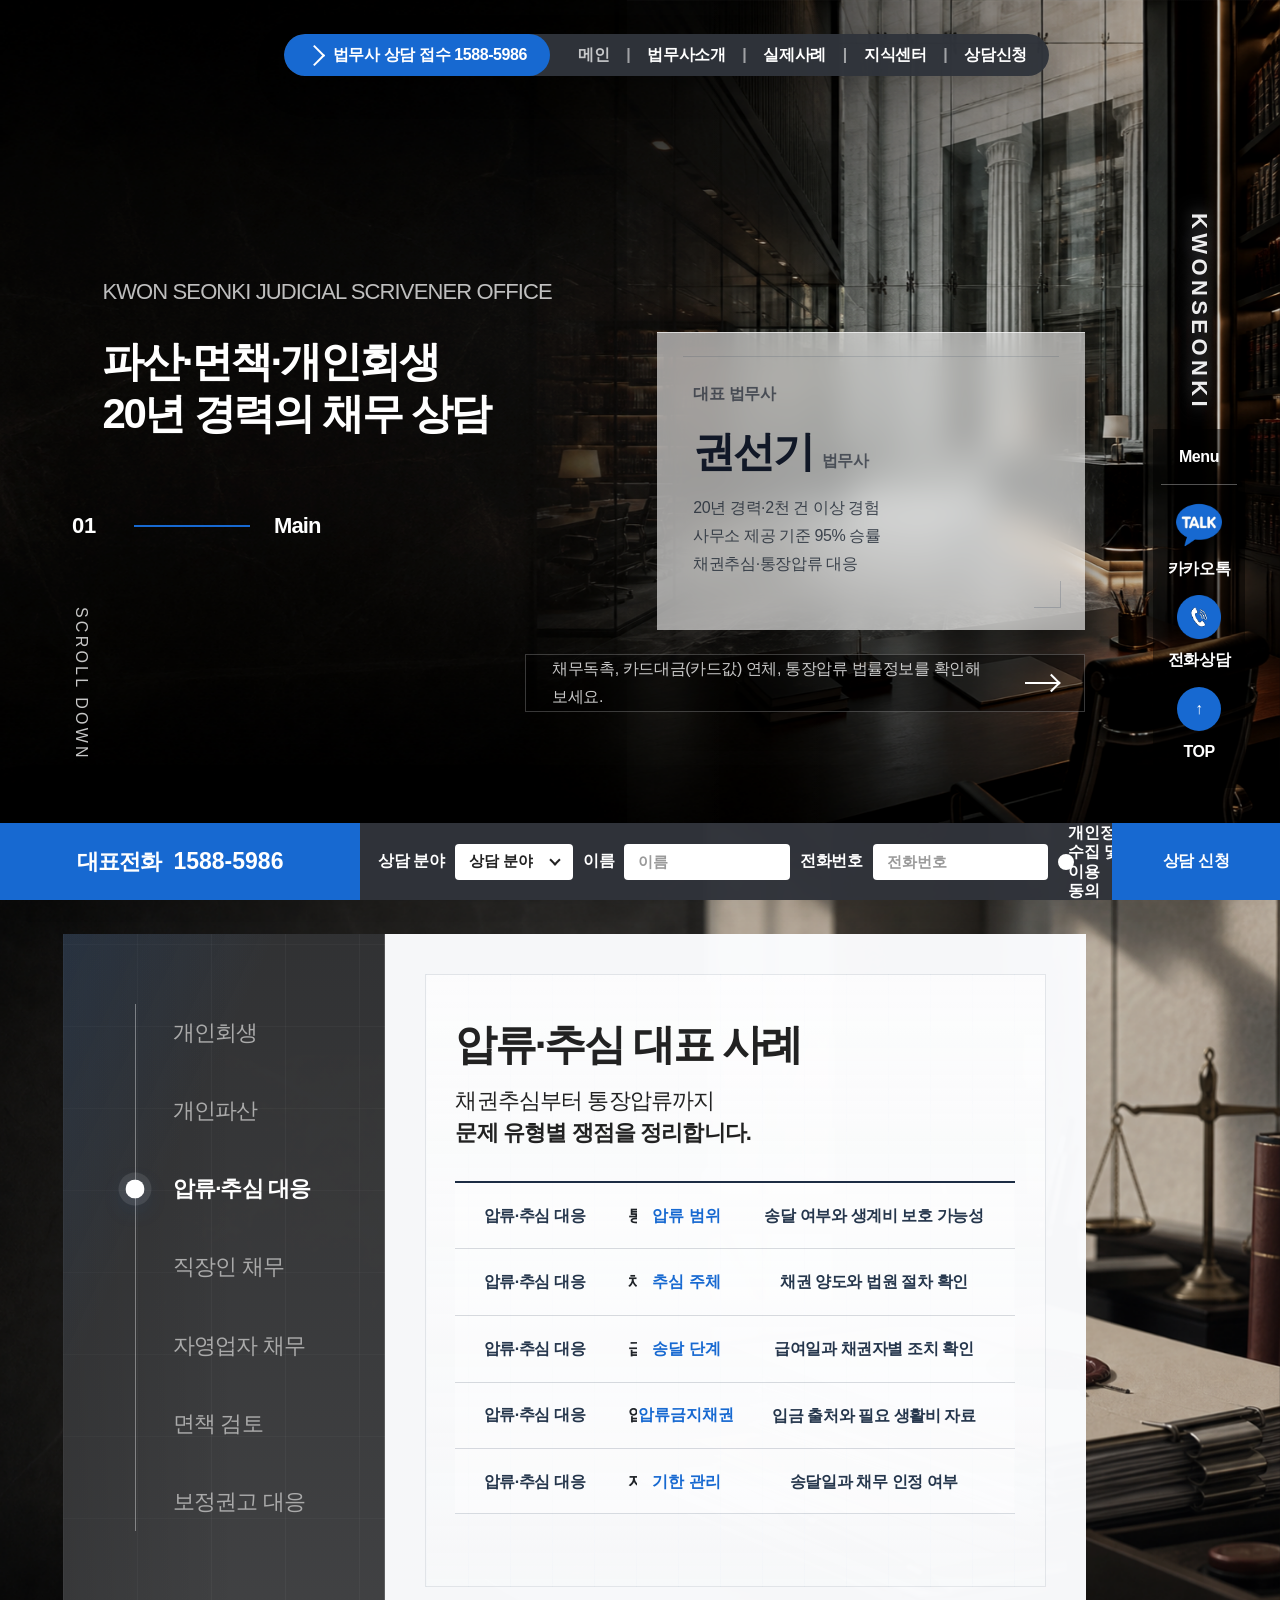
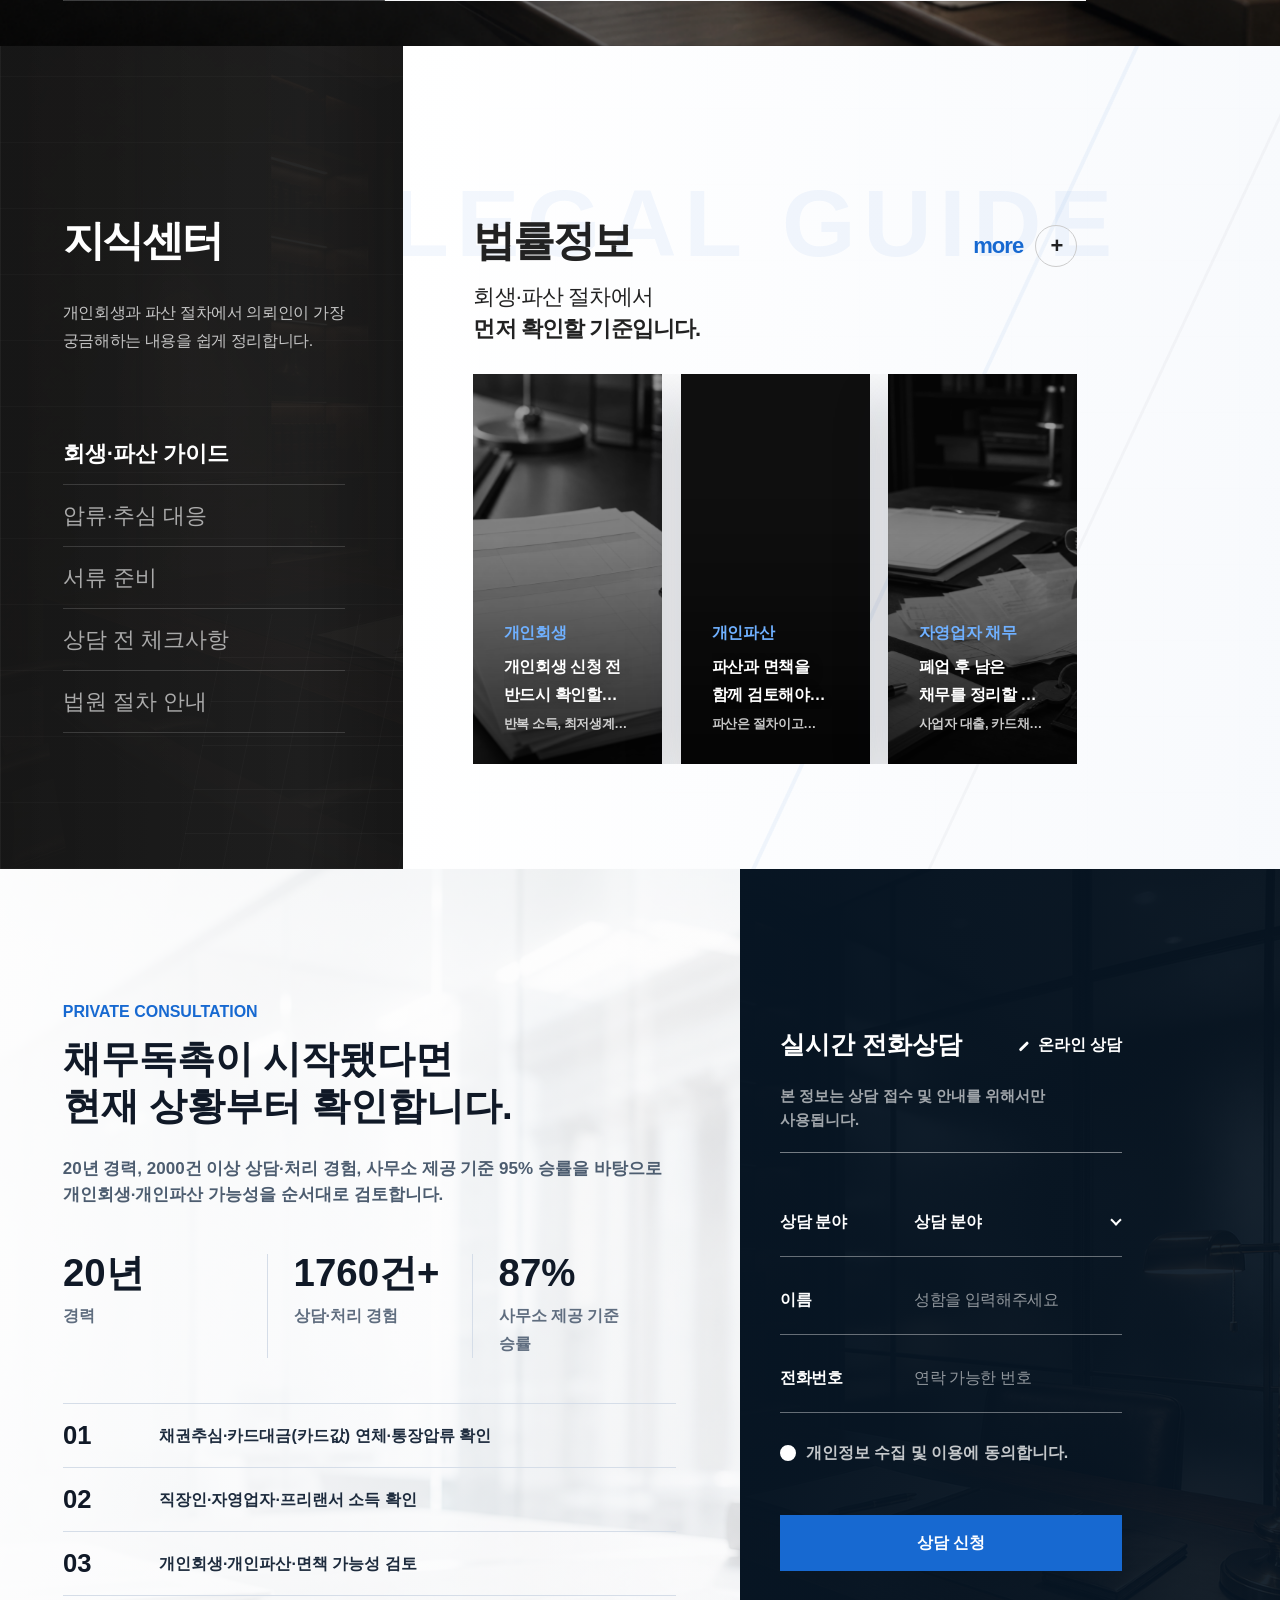
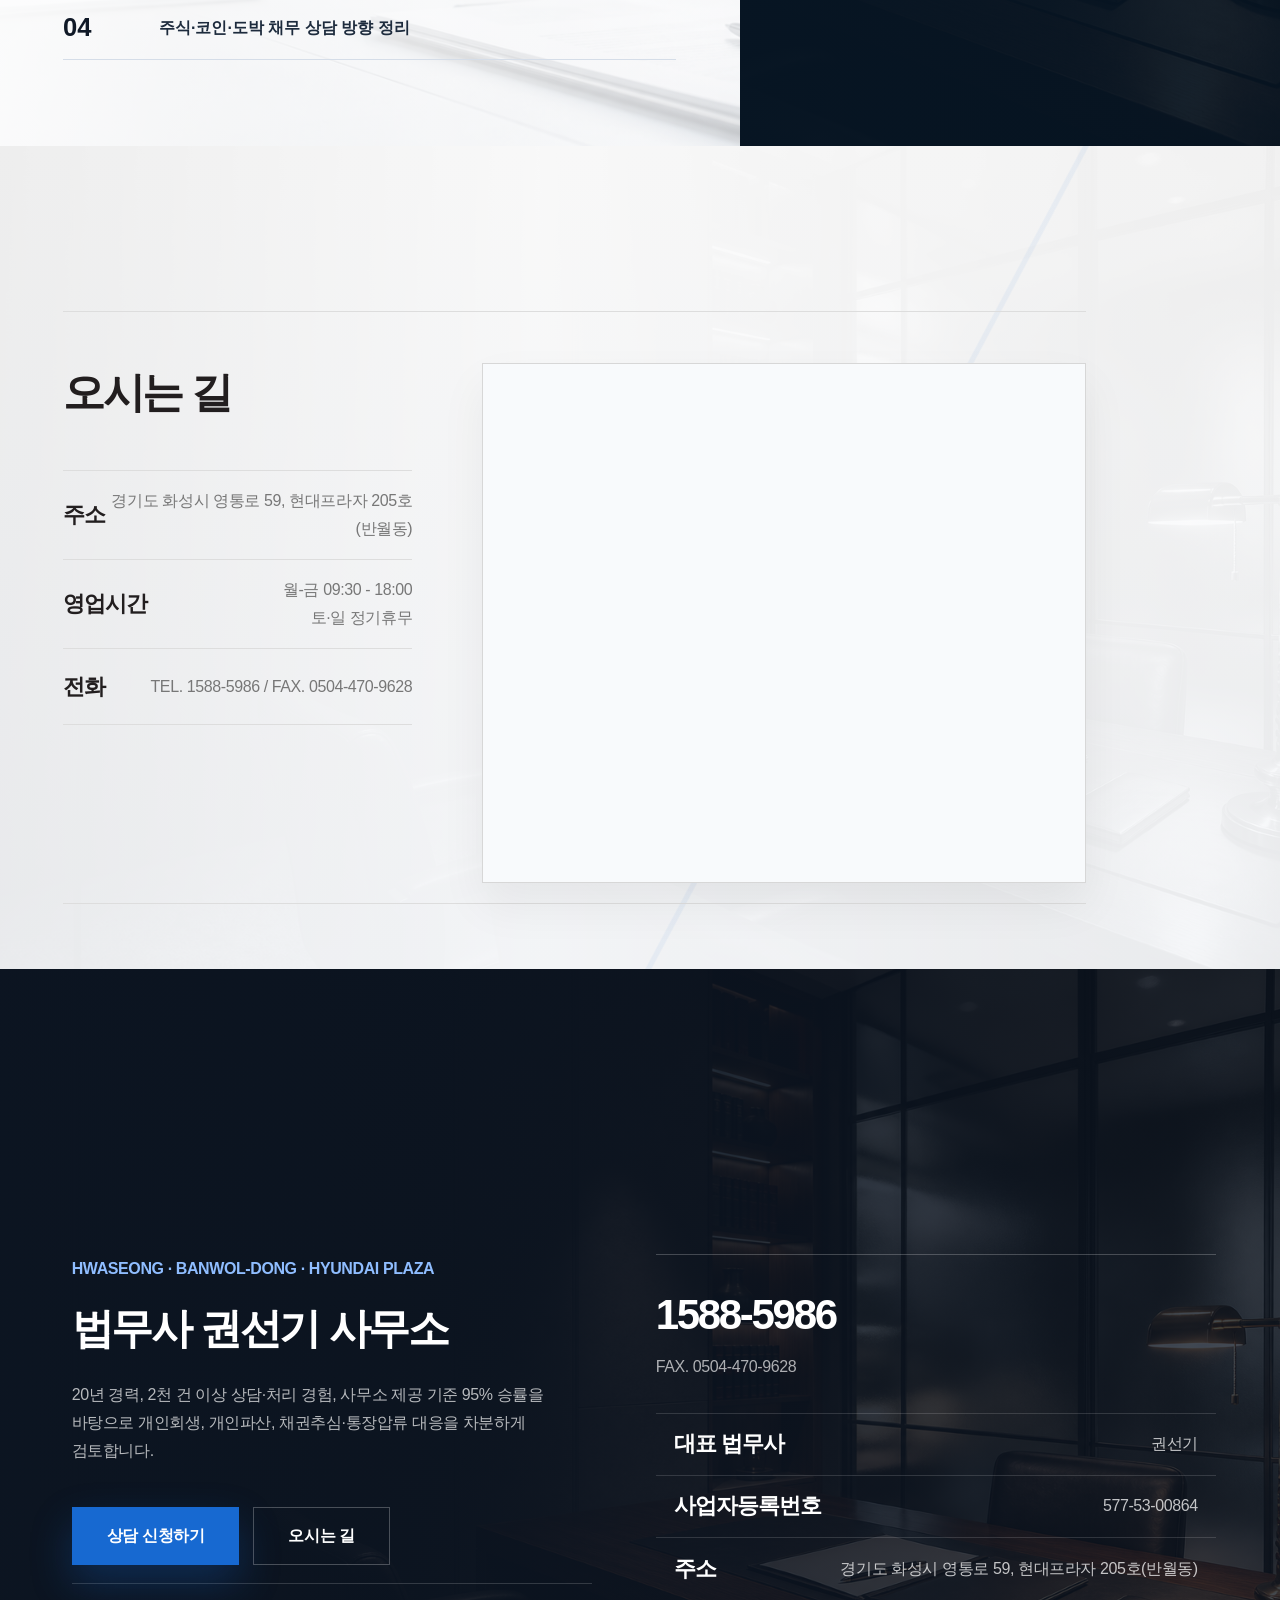
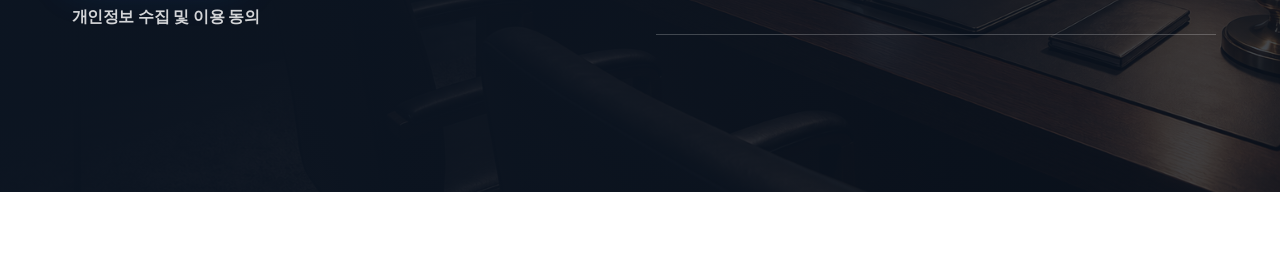
==== index.html @ fcbd1f00 "fix: update main hero copy" ====
<!doctype html>
<html lang="ko">
<head>
  <meta charset="utf-8" />
  <meta name="viewport" content="width=device-width, initial-scale=1" />
    <title>법무사 권선기 사무소 | 화성·동탄 개인회생·개인파산 상담</title>
  <meta name="description" content="화성 반월동 법무사 권선기 사무소. 20년 경력과 2천 건 이상 상담·처리 경험을 바탕으로 개인회생, 개인파산, 채권추심·통장압류 대응을 안내합니다.">
  <meta name="author" content="법무사 권선기 사무소">
  <meta name="robots" content="index, follow, max-snippet:-1, max-image-preview:large">
  <meta name="format-detection" content="telephone=yes">
  <meta name="theme-color" content="#1769d1">
  <meta name="geo.region" content="KR-41">
  <meta name="geo.placename" content="경기도 화성시 반월동">
  <meta name="geo.position" content="37.2220;127.0600">
  <meta name="ICBM" content="37.2220, 127.0600">
  <link rel="canonical" href="https://dkrlgustlr.github.io/homepage_1/">
  <link rel="alternate" hreflang="ko-KR" href="https://dkrlgustlr.github.io/homepage_1/">
  <link rel="alternate" hreflang="x-default" href="https://dkrlgustlr.github.io/homepage_1/">
  <meta property="og:type" content="website">
  <meta property="og:locale" content="ko_KR">
  <meta property="og:site_name" content="법무사 권선기 사무소">
  <meta property="og:title" content="법무사 권선기 사무소 | 화성·동탄 개인회생·개인파산 상담">
  <meta property="og:description" content="화성·반월동·동탄권 개인회생, 개인파산, 면책, 채권추심·통장압류 대응 상담. 현재 상황에 맞는 절차를 차분하게 검토합니다.">
  <meta property="og:url" content="https://dkrlgustlr.github.io/homepage_1/">
  <meta property="og:image" content="https://dkrlgustlr.github.io/homepage_1/mockup_assets/hero_reference_law_office.png">
  <meta name="twitter:card" content="summary_large_image">
  <meta name="twitter:title" content="법무사 권선기 사무소 | 화성·동탄 개인회생·개인파산 상담">
  <meta name="twitter:description" content="화성·반월동·동탄권 개인회생, 개인파산, 면책, 채권추심·통장압류 대응 상담. 현재 상황에 맞는 절차를 차분하게 검토합니다.">
  <meta name="twitter:image" content="https://dkrlgustlr.github.io/homepage_1/mockup_assets/hero_reference_law_office.png">
  <script type="application/ld+json">
{
  "@context": "https://schema.org",
  "@graph": [
    {
      "@type": [
        "LegalService",
        "LocalBusiness"
      ],
      "@id": "https://dkrlgustlr.github.io/homepage_1/#legalservice",
      "name": "법무사 권선기 사무소",
      "description": "20년 경력과 2천 건 이상 상담·처리 경험을 바탕으로 개인회생, 개인파산, 채권추심, 카드대금(카드값) 연체, 통장압류 상담을 안내합니다.",
      "url": "https://dkrlgustlr.github.io/homepage_1/",
      "image": "https://dkrlgustlr.github.io/homepage_1/mockup_assets/hero_reference_law_office.png",
      "logo": "https://dkrlgustlr.github.io/homepage_1/mockup_assets/kwonseongi_logo_sharp_sides_same_size_transparent_trimmed_4x.png",
      "telephone": "+82-1588-5986",
      "faxNumber": "+82-504-470-9628",
      "priceRange": "상담 후 안내",
      "address": {
        "@type": "PostalAddress",
        "streetAddress": "영통로 59 현대프라자 205호",
        "addressLocality": "화성시",
        "addressRegion": "경기도",
        "addressCountry": "KR"
      },
      "areaServed": [
        {
          "@type": "Place",
          "name": "대한민국 전역"
        },
        {
          "@type": "Place",
          "name": "수원시"
        },
        {
          "@type": "Place",
          "name": "용인시"
        },
        {
          "@type": "Place",
          "name": "화성시"
        },
        {
          "@type": "Place",
          "name": "오산시"
        },
        {
          "@type": "Place",
          "name": "평택시"
        },
        {
          "@type": "Place",
          "name": "의왕시"
        },
        {
          "@type": "Place",
          "name": "안양시"
        },
        {
          "@type": "Place",
          "name": "군포시"
        }
      ],
      "employee": {
        "@type": "Person",
        "name": "권선기",
        "jobTitle": "법무사"
      },
      "knowsAbout": [
        "개인회생",
        "개인파산",
        "면책",
        "압류 대응",
        "채권추심 대응",
        "카드대금(카드값) 연체 상담",
        "통장압류 대응",
        "보정권고 대응",
        "직장인 채무",
        "자영업자 채무",
        "프리랜서·일용직 채무",
        "주식·코인·도박 채무 상담"
      ],
      "makesOffer": [
        {
          "@type": "Offer",
          "itemOffered": {
            "@type": "Service",
            "name": "개인회생 상담"
          }
        },
        {
          "@type": "Offer",
          "itemOffered": {
            "@type": "Service",
            "name": "개인파산 및 면책 상담"
          }
        },
        {
          "@type": "Offer",
          "itemOffered": {
            "@type": "Service",
            "name": "압류·추심 대응 상담"
          }
        },
        {
          "@type": "Offer",
          "itemOffered": {
            "@type": "Service",
            "name": "보정권고 대응 상담"
          }
        }
      ]
    },
    {
      "@type": "WebSite",
      "@id": "https://dkrlgustlr.github.io/homepage_1/#website",
      "url": "https://dkrlgustlr.github.io/homepage_1/",
      "name": "법무사 권선기 사무소",
      "inLanguage": "ko-KR",
      "publisher": {
        "@id": "https://dkrlgustlr.github.io/homepage_1/#legalservice"
      }
    },
    {
      "@type": "WebPage",
      "@id": "https://dkrlgustlr.github.io/homepage_1/#webpage",
      "url": "https://dkrlgustlr.github.io/homepage_1/",
      "name": "법무사 권선기 사무소 | 화성·동탄 개인회생·개인파산 상담",
      "description": "화성 반월동 법무사 권선기 사무소. 20년 경력과 2천 건 이상 상담·처리 경험을 바탕으로 개인회생, 개인파산, 채권추심·통장압류 대응을 안내합니다.",
      "inLanguage": "ko-KR",
      "isPartOf": {
        "@id": "https://dkrlgustlr.github.io/homepage_1/#website"
      },
      "about": {
        "@id": "https://dkrlgustlr.github.io/homepage_1/#legalservice"
      },
      "primaryImageOfPage": {
        "@type": "ImageObject",
        "url": "https://dkrlgustlr.github.io/homepage_1/mockup_assets/hero_reference_law_office.png"
      },
      "dateModified": "2026-07-03"
    },
    {
      "@type": "BreadcrumbList",
      "@id": "https://dkrlgustlr.github.io/homepage_1/#breadcrumb",
      "itemListElement": [
        {
          "@type": "ListItem",
          "position": 1,
          "name": "홈",
          "item": "https://dkrlgustlr.github.io/homepage_1/"
        }
      ]
    }
  ]
}
  </script>
  <link rel="stylesheet" href="style.css?v=20260703-mobile41">
</head>
<body>
  <div class="page">
    <div data-include="header"></div>
    <noscript>
      <nav class="seo-fallback-nav" aria-label="주요 페이지"><a href="index.html">홈</a> <a href="about.html">법무사소개</a> <a href="cases.html">실제사례</a> <a href="knowledge.html">지식센터</a> <a href="consult.html">상담신청</a></nav>
    </noscript>





    <main class="home-page">
      <section class="hero" id="hero">
        <img class="hero-bg-img" src="mockup_assets/hero_reference_law_office.png" alt="법무사 권선기 사무소 메인 배경 이미지" fetchpriority="high">
        <div class="hero-overlay"></div>
        <div class="main-pagination">
          <div class="progress-label">01</div>
          <div class="progress-bar"></div>
          <div class="main-label">Main</div>
        </div>
        <div class="main-title-box">
          <div class="kicker">KWON SEONKI JUDICIAL SCRIVENER OFFICE</div>
          <h1>파산·면책·개인회생<br><strong>20년 경력의 채무 상담</strong></h1>
        </div>
        <div class="lawyer-right">
          <div class="lawyer-card">
            <div class="txt"><span class="card-tag">대표 법무사</span><dl><dt>권선기 <span>법무사</span></dt><dd>20년 경력·2천 건 이상 경험<br>사무소 제공 기준 95% 승률<br>채권추심·통장압류 대응</dd></dl></div>
          </div>
        </div>
        <a class="search-ani" href="knowledge.html" aria-label="지식센터에서 채무독촉, 카드대금(카드값) 연체, 통장압류 법률정보 확인하기">
          채무독촉, 카드대금(카드값) 연체, 통장압류 법률정보를 확인해 보세요.
          <span class="search-arrow"></span>
        </a>
        <div class="scroll-down">SCROLL DOWN</div>
      </section>

      <section class="case-section" id="cases">
        <img class="case-bg-img" src="mockup_assets/beommusa_case_bg_v2.png" alt="상담·사건 진행 현황 섹션 배경 이미지" loading="lazy" decoding="async">
        <div class="case-inner">
          <div class="case-left">
            <div class="line"></div>
            <div class="case-menu-desktop-shell">
              <ul class="case-menu-desktop" data-case-menu-desktop>
                <li data-case-target="recovery"><button class="case-tab-desktop" type="button" aria-pressed="false">개인회생</button></li>
                <li data-case-target="bankruptcy"><button class="case-tab-desktop" type="button" aria-pressed="false">개인파산</button></li>
                <li class="active" data-case-target="seizure"><button class="case-tab-desktop" type="button" aria-pressed="true">압류·추심 대응</button></li>
                <li data-case-target="worker"><button class="case-tab-desktop" type="button" aria-pressed="false">직장인 채무</button></li>
                <li data-case-target="business"><button class="case-tab-desktop" type="button" aria-pressed="false">자영업자 채무</button></li>
                <li data-case-target="immunity"><button class="case-tab-desktop" type="button" aria-pressed="false">면책 검토</button></li>
                <li data-case-target="correction"><button class="case-tab-desktop" type="button" aria-pressed="false">보정권고 대응</button></li>
              </ul>
            </div>
            <div class="case-menu-mobile" data-case-menu-mobile>
              <button class="case-mobile-arrow case-mobile-arrow-prev" type="button" aria-label="이전 사례 메뉴" data-case-mobile-prev>‹</button>
              <ul class="case-mobile-menu-list">
                <li data-case-target="recovery"><button class="case-tab-mobile" type="button" aria-pressed="false">개인회생</button></li>
                <li data-case-target="bankruptcy"><button class="case-tab-mobile" type="button" aria-pressed="false">개인파산</button></li>
                <li class="active is-case-mobile-visible" data-case-target="seizure"><button class="case-tab-mobile" type="button" aria-pressed="true">압류·추심 대응</button></li>
                <li class="is-case-mobile-visible" data-case-target="worker"><button class="case-tab-mobile" type="button" aria-pressed="false">직장인 채무</button></li>
                <li data-case-target="business"><button class="case-tab-mobile" type="button" aria-pressed="false">자영업자 채무</button></li>
                <li data-case-target="immunity"><button class="case-tab-mobile" type="button" aria-pressed="false">면책 검토</button></li>
                <li data-case-target="correction"><button class="case-tab-mobile" type="button" aria-pressed="false">보정권고 대응</button></li>
              </ul>
              <button class="case-mobile-arrow case-mobile-arrow-next" type="button" aria-label="다음 사례 메뉴" data-case-mobile-next>›</button>
            </div>
          </div>
          <div class="case-right" data-case-status-panel>
            <div class="box-top">
              <div class="page-title">
                <h2 data-case-status-title>압류·추심 대표 사례</h2>
                <p class="section-headline" data-case-status-description>채권추심부터 통장압류까지<br><strong>문제 유형별 쟁점을 정리합니다.</strong></p>
              </div>
            </div>
            <div class="case-doc-meta">
              <span>사례 유형</span>
              <span>대표 사례</span>
              <span>쟁점</span>
              <span>확인 포인트</span>
            </div>
            <div class="case-list-window" aria-label="상담 사건 진행 현황 목록">
              <ul class="case-list" data-case-status-list aria-live="polite">
                <li data-case-key="압류·추심 대응"><a href="cases.html#representative-cases"><span class="case-type">압류·추심 대응</span><span class="case-title">통장압류 예고를 받은 뒤 개인회생을 검토한 사례</span><span class="case-issue">압류 범위</span><span class="case-point">송달 여부와 생계비 보호 가능성</span></a></li>
                <li data-case-key="압류·추심 대응"><a href="cases.html#representative-cases"><span class="case-type">압류·추심 대응</span><span class="case-title">채권추심 문자와 전화가 반복된 사례</span><span class="case-issue">추심 주체</span><span class="case-point">채권 양도와 법원 절차 확인</span></a></li>
                <li data-case-key="압류·추심 대응"><a href="cases.html#representative-cases"><span class="case-type">압류·추심 대응</span><span class="case-title">급여압류가 회사로 송달될까 걱정한 사례</span><span class="case-issue">송달 단계</span><span class="case-point">급여일과 채권자별 조치 확인</span></a></li>
                <li data-case-key="압류·추심 대응"><a href="cases.html#representative-cases"><span class="case-type">압류·추심 대응</span><span class="case-title">압류된 계좌에서 생활비 확보를 검토한 사례</span><span class="case-issue">압류금지채권</span><span class="case-point">입금 출처와 필요 생활비 자료</span></a></li>
                <li data-case-key="압류·추심 대응"><a href="cases.html#representative-cases"><span class="case-type">압류·추심 대응</span><span class="case-title">지급명령을 받고 이의신청 기간을 확인한 사례</span><span class="case-issue">기한 관리</span><span class="case-point">송달일과 채무 인정 여부</span></a></li>
              </ul>
            </div>
          </div>
        </div>
      </section>

      <section class="knowledge-row" id="knowledge">
        <div class="knowledge-left">
          <h2>지식센터</h2>
          <p>개인회생과 파산 절차에서 의뢰인이 가장 궁금해하는 내용을 쉽게 정리합니다.</p>
          <ul class="mini-menu">
            <li class="is-active"><button class="knowledge-filter" type="button" data-knowledge-topic="rehabilitation" aria-pressed="true">회생·파산 가이드</button></li>
            <li><button class="knowledge-filter" type="button" data-knowledge-topic="seizure" aria-pressed="false">압류·추심 대응</button></li>
            <li><button class="knowledge-filter" type="button" data-knowledge-topic="documents" aria-pressed="false">서류 준비</button></li>
            <li><button class="knowledge-filter" type="button" data-knowledge-topic="checklist" aria-pressed="false">상담 전 체크사항</button></li>
            <li><button class="knowledge-filter" type="button" data-knowledge-topic="court" aria-pressed="false">법원 절차 안내</button></li>
          </ul>
        </div>
        <div class="knowledge-right">
          <div class="box-top">
            <div class="page-title">
              <h2>법률정보</h2>
              <p class="section-headline">상담 전 확인할 내용을<br><strong>쉬운 기준으로 정리합니다.</strong></p>
            </div>
            <a class="more" href="knowledge.html"><span>more</span><span class="add-btn">+</span></a>
          </div>
          <div class="column-grid">
            <a class="column-card" href="knowledge.html#income-standard"><div class="thumb"><img src="mockup_assets/knowledge_thumb_1_v2.png" alt="개인회생 지식센터 썸네일" loading="lazy" decoding="async"></div><div class="column-text"><div class="cat">개인회생</div><div class="title">개인회생 신청 전 반드시 확인할 소득 기준</div><p class="summary">반복 소득, 최저생계비, 매달 납부 가능한 변제금을 먼저 확인합니다.</p></div></a>
            <a class="column-card" href="knowledge.html#seizure-order"><div class="thumb"><img src="mockup_assets/knowledge_thumb_2_v2.png" alt="압류·추심 대응 지식센터 썸네일" loading="lazy" decoding="async"></div><div class="column-text"><div class="cat">압류·추심 대응</div><div class="title">급여압류와 통장압류가 걱정될 때 보는 순서</div><p class="summary">압류 진행 여부와 추심 상황을 확인한 뒤 금지명령 가능성을 검토합니다.</p></div></a>
            <a class="column-card" href="knowledge.html#bankruptcy-discharge"><div class="thumb"><img src="mockup_assets/knowledge_thumb_3_v2.png" alt="개인파산 지식센터 썸네일" loading="lazy" decoding="async"></div><div class="column-text"><div class="cat">개인파산</div><div class="title">파산과 면책을 함께 검토해야 하는 이유</div><p class="summary">파산은 절차이고 면책은 남은 채무 책임을 정리하는 판단 단계입니다.</p></div></a>
            <a class="column-card" href="knowledge.html#business-debt-documents"><div class="thumb"><img src="mockup_assets/knowledge_thumb_4_v2.png" alt="자영업자 지식센터 썸네일" loading="lazy" decoding="async"></div><div class="column-text"><div class="cat">자영업자 채무</div><div class="title">폐업 후 남은 채무를 정리할 때 필요한 자료</div><p class="summary">사업자 대출, 카드채무, 보증채무, 폐업 자료를 함께 정리합니다.</p></div></a>
            <a class="column-card" href="knowledge.html#basic-documents"><div class="thumb"><img src="mockup_assets/knowledge_thumb_5_v2.png" alt="서류 준비 지식센터 썸네일" loading="lazy" decoding="async"></div><div class="column-text"><div class="cat">서류 준비</div><div class="title">상담 전 준비하면 좋은 채무·재산·소득 자료</div><p class="summary">채무내역, 소득자료, 재산자료, 압류·추심 관련 서류를 준비하면 좋습니다.</p></div></a>
            <a class="column-card" href="knowledge.html#court-correction-order"><div class="thumb"><img src="mockup_assets/knowledge_thumb_6_v2.png" alt="보정권고 대응 지식센터 썸네일" loading="lazy" decoding="async"></div><div class="column-text"><div class="cat">보정권고 대응</div><div class="title">법원 보정권고가 나왔을 때 당황하지 않는 방법</div><p class="summary">요구 자료와 기한을 확인하고 누락된 소득·재산 자료를 보완합니다.</p></div></a>
          </div>
        </div>
      </section>

      <section class="consult-section consult-reference-section" id="consult">
        <aside class="consult-reference-left">
          <div class="consult-reference-kicker">PRIVATE CONSULTATION</div>
          <h2>채무독촉이 시작됐다면<br>현재 상황부터 확인합니다.</h2>
          <p>20년 경력, 2000건 이상 상담·처리 경험, 사무소 제공 기준 95% 승률을 바탕으로 개인회생·개인파산 가능성을 순서대로 검토합니다.</p>
          <dl class="consult-proof-grid" aria-label="법무사 권선기 사무소 상담 기준">
            <div>
              <dt><span class="count-up" data-count-to="20" data-count-duration="1800">20</span>년</dt>
              <dd>경력</dd>
            </div>
            <div>
              <dt><span class="count-up" data-count-to="2000" data-count-duration="2600">2000</span>건+</dt>
              <dd>상담·처리 경험</dd>
            </div>
            <div>
              <dt><span class="count-up" data-count-to="95" data-count-duration="2100">95</span>%</dt>
              <dd>사무소 제공 기준 승률</dd>
            </div>
          </dl>
          <ul class="consult-check-list" aria-label="상담 확인 절차">
            <li><strong>01</strong><span>채권추심·카드대금(카드값) 연체·통장압류 확인</span></li>
            <li><strong>02</strong><span>직장인·자영업자·프리랜서 소득 확인</span></li>
            <li><strong>03</strong><span>개인회생·개인파산·면책 가능성 검토</span></li>
            <li><strong>04</strong><span>주식·코인·도박 채무 상담 방향 정리</span></li>
          </ul>
        </aside>
        <div class="consult-reference-right">
          <form class="consult-form" id="main-consult-form" action="send-consult.php" method="post" data-consult-form>
            <div class="consult-form-head">
              <div class="consult-form-topline">
                <h2>실시간 전화상담</h2>
                <a href="consult.html#consult-form">온라인 상담</a>
              </div>
              <p>본 정보는 상담 접수 및 안내를 위해서만 사용됩니다.</p>
            </div>
            <label class="form-row">
              <span>상담 분야</span>
              <select name="case_type" aria-label="상담 분야" data-custom-select>
                <option value="">상담 분야</option>
                <option>개인회생</option>
                <option>개인파산</option>
                <option>압류·추심 대응</option>
                <option>직장인 채무</option>
                <option>자영업자 채무</option>
                <option>면책 검토</option>
                <option>보정권고 대응</option>
              </select>
            </label>
            <label class="form-row">
              <span>이름</span>
              <input type="text" name="name" autocomplete="name" placeholder="성함을 입력해주세요">
            </label>
            <label class="form-row">
              <span>전화번호</span>
              <input type="tel" name="phone" autocomplete="tel" placeholder="연락 가능한 번호">
            </label>
            <div class="privacy-consent">
              <div class="privacy-consent-row">
                <label class="privacy-consent-label">
                  <input type="checkbox" name="privacy_consent" required aria-label="개인정보 수집 및 이용 동의">
                </label>
                <button class="privacy-consent-trigger" type="button" data-privacy-modal-open>개인정보 수집 및 이용에 동의합니다.</button>
              </div>
            </div>
            <button class="form-button" type="submit">상담 신청</button>
          </form>
        </div>
      </section>

      <section class="location-section" id="location">
        <div class="location-inner">
          <div class="location-left">
            <h2>오시는 길</h2>
            <ul class="office-list">
              <li><span>주소</span><small>경기도 화성시 영통로 59, 현대프라자 205호(반월동)</small></li>
              <li class="office-hours-row"><span>영업시간</span><small class="office-hours">월-금 09:30 - 18:00<br>토·일 정기휴무</small></li>
              <li><span>전화</span><small>TEL. 1588-5986 / FAX. 0504-470-9628</small></li>
            </ul>
          </div>
          <div class="map">
            <div id="daumRoughmapContainer1782029506097" class="root_daum_roughmap root_daum_roughmap_landing kakao-map kakao-map-desktop" aria-label="법무사 권선기 사무소 카카오맵 약도"></div>
            <div id="daumRoughmapContainer1782035826357" class="root_daum_roughmap root_daum_roughmap_landing kakao-map kakao-map-mobile" aria-label="법무사 권선기 사무소 모바일 카카오맵 약도"></div>
            <noscript>
              <p class="map-fallback">경기도 화성시 영통로 59, 현대프라자 205호(반월동)</p>
            </noscript>
          </div>
        </div>
      </section>

      <div data-include="footer"></div>
    </main>
  </div>
  <script charset="UTF-8" class="daum_roughmap_loader_script" src="https://ssl.daumcdn.net/dmaps/map_js_init/roughmapLoader.js"></script>
  <script src="layout.js?v=20260625-mobile39"></script>
  <script>
    (async () => {
      await window.__layoutReady;
      const stickyConsultBar = document.querySelector(".bottom-consult");
      const stickyConsultHeight = () => stickyConsultBar ? Math.ceil(stickyConsultBar.getBoundingClientRect().height) : 0;
      const usableViewportHeight = () => Math.max(360, window.innerHeight - stickyConsultHeight());
      const clampNumber = (value, min, max) => Math.min(Math.max(value, min), max);
      const fitPx = (base, min, max, fit) => `${Math.round(clampNumber(base * fit, min, max))}px`;

      const setViewportHeight = () => {
        const usableHeight = usableViewportHeight();
        const fit = clampNumber(usableHeight / 871, 0.76, 1.12);
        const rootStyle = document.documentElement.style;

        rootStyle.setProperty("--section-h", `${usableHeight}px`);
        rootStyle.setProperty("--section-min", `${Math.min(720, usableHeight)}px`);
        rootStyle.setProperty("--fit-pad-xs", fitPx(32, 24, 40, fit));
        rootStyle.setProperty("--fit-pad-sm", fitPx(46, 32, 58, fit));
        rootStyle.setProperty("--fit-pad-md", fitPx(58, 40, 74, fit));
        rootStyle.setProperty("--fit-pad-lg", fitPx(74, 52, 88, fit));
        rootStyle.setProperty("--fit-gap-xs", fitPx(8, 5, 10, fit));
        rootStyle.setProperty("--fit-gap-sm", fitPx(16, 12, 20, fit));
        rootStyle.setProperty("--fit-gap-md", fitPx(34, 22, 42, fit));
        rootStyle.setProperty("--fit-gap-lg", fitPx(54, 34, 66, fit));
        rootStyle.setProperty("--fit-gap-xl", fitPx(72, 42, 86, fit));
        rootStyle.setProperty("--fit-menu-item", fitPx(66, 52, 76, fit));
        rootStyle.setProperty("--fit-content-offset", fitPx(110, 86, 130, fit));
        rootStyle.setProperty("--section-bottom-gap", fitPx(72, 54, 88, fit));
        rootStyle.setProperty("--section-heading-gap", fitPx(38, 24, 46, fit));
        rootStyle.setProperty("--section-frame-inset", fitPx(42, 28, 50, fit));
        rootStyle.setProperty("--hero-title-top", `${Math.round(clampNumber(usableHeight * 0.335, 210, 318))}px`);
        rootStyle.setProperty("--hero-card-bottom", `${Math.round(clampNumber(usableHeight * 0.225, 150, 238))}px`);
        rootStyle.setProperty("--hero-search-bottom", `${Math.round(clampNumber(usableHeight * 0.135, 82, 156))}px`);
        rootStyle.setProperty("--hero-scroll-bottom", `${Math.round(clampNumber(usableHeight * 0.075, 44, 82))}px`);
      };

      setViewportHeight();
      window.addEventListener("resize", setViewportHeight);

      const renderRoughMap = (containerId, options) => {
        const container = document.getElementById(containerId);
        if (!container || container.dataset.rendered === "true" || !window.daum?.roughmap?.Lander) return;

        new daum.roughmap.Lander(options).render();

        container.dataset.rendered = "true";
      };

      const renderKakaoRoughMap = () => {
        const isMobileMap = window.matchMedia("(max-width: 640px)").matches;
        if (isMobileMap) {
          renderRoughMap("daumRoughmapContainer1782035826357", {
            "timestamp" : "1782035826357",
            "key" : "2rcohv5rv8fz",
            "mapWidth" : "360",
            "mapHeight" : "240"
          });
          return;
        }

        const desktopContainer = document.getElementById("daumRoughmapContainer1782029506097");
        const mapFrame = desktopContainer?.closest(".map") || desktopContainer;
        const rect = mapFrame?.getBoundingClientRect() || { width: 640, height: 360 };
        const mapWidth = Math.max(320, Math.floor(rect.width || 640));
        const mapHeight = Math.max(300, Math.floor(rect.height || 360));

        renderRoughMap("daumRoughmapContainer1782029506097", {
          "timestamp" : "1782029506097",
          "key" : "pw7oq2qig7i",
          "mapWidth" : String(mapWidth),
          "mapHeight" : String(mapHeight)
        });
      };

      renderKakaoRoughMap();
      window.addEventListener("load", renderKakaoRoughMap, { once: true });
      window.addEventListener("resize", renderKakaoRoughMap);

      const revealSelectors = [
        ".case-inner",
        ".knowledge-left",
        ".knowledge-right",
        ".consult-left",
        ".consult-right",
        ".consult-reference-left",
        ".consult-reference-right",
        ".location-inner",
        ".case-menu-desktop li",
        ".case-mobile-menu-list li",
        ".column-card",
        ".process-list li",
        ".consult-proof-grid div",
        ".consult-check-list li",
        ".office-list li"
      ];

      const revealTargets = document.querySelectorAll(revealSelectors.join(","));
      revealTargets.forEach((el, index) => {
        el.classList.add("reveal");
        const localIndex = Array.from(el.parentElement?.children || []).indexOf(el);
        const delay = Math.max(0, localIndex) * 0.055;
        el.style.setProperty("--reveal-delay", `${Math.min(delay, 0.38)}s`);
        el.style.setProperty("--stagger-delay", `${Math.min(delay, 0.38)}s`);
      });

      const observer = new IntersectionObserver((entries) => {
        entries.forEach((entry) => {
          if (!entry.isIntersecting) return;
          entry.target.classList.add("is-visible");
          observer.unobserve(entry.target);
        });
      }, {
        threshold: 0.14,
        rootMargin: "0px 0px -12% 0px"
      });

      revealTargets.forEach((el) => observer.observe(el));

      const hero = document.querySelector(".hero");
      let ticking = false;

      const updateScrollEffects = () => {
        const y = window.scrollY || 0;
        const shift = Math.min(y * 0.08, 46);
        if (hero) {
          hero.style.setProperty("--hero-shift", `${shift}px`);
          hero.classList.toggle("is-scrolled", y > 8);
        }
        ticking = false;
      };

      window.addEventListener("scroll", () => {
        if (ticking) return;
        ticking = true;
        requestAnimationFrame(updateScrollEffects);
      }, { passive: true });

      updateScrollEffects();

      const desktopCaseMenuItems = Array.from(document.querySelectorAll(".case-menu-desktop li[data-case-target]"));
      const mobileCaseMenuItems = Array.from(document.querySelectorAll(".case-mobile-menu-list li[data-case-target]"));
      const caseMenuItems = [...desktopCaseMenuItems, ...mobileCaseMenuItems];
      const caseMenuDesktop = document.querySelector(".case-menu-desktop");
      const caseMobilePrev = document.querySelector("[data-case-mobile-prev]");
      const caseMobileNext = document.querySelector("[data-case-mobile-next]");
      const casePanel = document.querySelector("[data-case-status-panel]");
      const caseTitle = document.querySelector("[data-case-status-title]");
      const caseDescription = document.querySelector("[data-case-status-description]");
      const caseList = document.querySelector("[data-case-status-list]");

      const CASE_STATUS_DATA = {
        recovery: {
          title: "개인회생 대표 사례",
          headline: ["소득과 채무 규모를 기준으로", "월 변제 가능성을 정리합니다."],
          rows: [
            ["개인회생", "급여압류 직전에 개인회생을 검토한 사례", "금지명령", "급여일과 송달 여부 확인", "cases.html#representative-cases"],
            ["개인회생", "카드대금(카드값)과 대출이 함께 연체된 사례", "변제계획", "소득과 최저생계비 산정", "cases.html#representative-cases"],
            ["개인회생", "불규칙 소득자가 월 변제 가능성을 확인한 사례", "소득 증빙", "입금내역과 평균소득 정리", "cases.html#representative-cases"],
            ["개인회생", "주식·코인·도박 채무가 포함된 사례", "채무 원인", "사용처와 소명자료 확인", "cases.html#representative-cases"],
            ["개인회생", "부양가족과 생활비가 많은 급여소득자 사례", "생계비", "가족관계와 지출자료 확인", "cases.html#representative-cases"]
          ]
        },
        bankruptcy: {
          title: "개인파산 대표 사례",
          headline: ["재산·소득·채무 발생 원인을 함께 보고", "면책 가능성을 단계별로 확인합니다."],
          rows: [
            ["개인파산", "고령·질병으로 소득 활동이 어려운 사례", "지급불능", "진단자료와 소득 단절 확인", "cases.html#representative-cases"],
            ["개인파산", "장기연체 후 채무 규모가 커진 사례", "재산 조사", "부동산·차량·예금자료 확인", "cases.html#representative-cases"],
            ["개인파산", "최근 대출과 카드사용이 문제 된 사례", "면책 사유", "사용처와 시기별 거래 확인", "cases.html#representative-cases"],
            ["개인파산", "가족 명의 거래가 섞여 있는 사례", "재산 귀속", "계좌 흐름과 명의 관계 확인", "cases.html#representative-cases"],
            ["개인파산", "폐업 이후 생활비 채무가 남은 사례", "채무 원인", "폐업자료와 생계비 자료 확인", "cases.html#representative-cases"]
          ]
        },
        seizure: {
          title: "압류·추심 대표 사례",
          headline: ["채권추심부터 통장압류까지", "문제 유형별 쟁점을 정리합니다."],
          rows: [
            ["압류·추심 대응", "통장압류 예고를 받은 뒤 개인회생을 검토한 사례", "압류 범위", "송달 여부와 생계비 보호 가능성", "cases.html#representative-cases"],
            ["압류·추심 대응", "채권추심 문자와 전화가 반복된 사례", "추심 주체", "채권 양도와 법원 절차 확인", "cases.html#representative-cases"],
            ["압류·추심 대응", "급여압류가 회사로 송달될까 걱정한 사례", "송달 단계", "급여일과 채권자별 조치 확인", "cases.html#representative-cases"],
            ["압류·추심 대응", "압류된 계좌에서 생활비 확보를 검토한 사례", "압류금지채권", "입금 출처와 필요 생활비 자료", "cases.html#representative-cases"],
            ["압류·추심 대응", "지급명령을 받고 이의신청 기간을 확인한 사례", "기한 관리", "송달일과 채무 인정 여부", "cases.html#representative-cases"]
          ]
        },
        worker: {
          title: "직장인 채무 대표 사례",
          headline: ["급여와 생활비 흐름을 기준으로", "압류 위험과 변제 여력을 함께 봅니다."],
          rows: [
            ["직장인 채무", "월급 대부분이 카드대금(카드값)으로 빠져나간 사례", "가용소득", "급여명세와 고정지출 확인", "cases.html#representative-cases"],
            ["직장인 채무", "회사로 급여압류 통지가 갈까 걱정한 사례", "직장 통지", "송달 단계와 채권자 확인", "cases.html#representative-cases"],
            ["직장인 채무", "대출과 보증채무가 함께 있는 사례", "채무 분류", "본인채무와 보증책임 구분", "cases.html#representative-cases"],
            ["직장인 채무", "프리랜서 부업 소득이 함께 있는 사례", "소득 산정", "입금내역과 계약자료 확인", "cases.html#representative-cases"],
            ["직장인 채무", "이직 직후 소득자료가 부족한 사례", "증빙 보완", "재직증명과 최근 입금내역 확인", "cases.html#representative-cases"]
          ]
        },
        business: {
          title: "자영업자 채무 대표 사례",
          headline: ["매출·비용·보증채무를 나누어", "폐업 전후 정리 방향을 잡습니다."],
          rows: [
            ["자영업자 채무", "폐업 후 사업자대출과 카드채무가 남은 사례", "폐업자료", "부가세 신고와 매출내역 확인", "cases.html#representative-cases"],
            ["자영업자 채무", "보증채무와 개인채무가 섞인 사례", "책임 범위", "보증계약과 채권자 구분", "cases.html#representative-cases"],
            ["자영업자 채무", "매출 변동이 커 변제금 산정이 어려운 사례", "평균소득", "통장 입금과 비용자료 확인", "cases.html#representative-cases"],
            ["자영업자 채무", "사업자 계좌 압류가 우려된 사례", "계좌 압류", "거래처 입금과 필수지출 확인", "cases.html#representative-cases"],
            ["자영업자 채무", "폐업 전 재고와 임대차보증금이 남은 사례", "재산 평가", "보증금·재고·비품자료 확인", "cases.html#representative-cases"]
          ]
        },
        immunity: {
          title: "면책 검토 대표 사례",
          headline: ["채무 발생 원인과 재산 변동을 확인해", "남은 채무 책임 정리 가능성을 검토합니다."],
          rows: [
            ["면책 검토", "최근 대출이 많아 면책 쟁점을 검토한 사례", "사용처", "대출 시기와 지출내역 확인", "cases.html#representative-cases"],
            ["면책 검토", "가족에게 돈을 보낸 내역이 있는 사례", "편파변제", "거래 상대와 사유 확인", "cases.html#representative-cases"],
            ["면책 검토", "재산 처분 후 채무가 남은 사례", "재산변동", "처분대금 사용처 확인", "cases.html#representative-cases"],
            ["면책 검토", "도박·코인 손실이 포함된 사례", "면책불허가", "채무 원인과 재발방지 자료", "cases.html#representative-cases"],
            ["면책 검토", "질병으로 장기간 소득이 끊긴 사례", "지급불능", "진단서와 생활비 자료 확인", "cases.html#representative-cases"]
          ]
        },
        correction: {
          title: "보정권고 대응 대표 사례",
          headline: ["법원 요청사항과 제출기한을 기준으로", "누락 자료를 빠르게 보완합니다."],
          rows: [
            ["보정권고 대응", "소득자료 누락으로 보완이 필요한 사례", "소득 증빙", "급여·입금내역 추가 정리", "cases.html#representative-cases"],
            ["보정권고 대응", "재산목록 누락 항목이 확인된 사례", "재산자료", "예금·보험·차량자료 확인", "cases.html#representative-cases"],
            ["보정권고 대응", "변제계획 산정 근거를 보완한 사례", "변제금", "생활비와 부양가족 자료 확인", "cases.html#representative-cases"],
            ["보정권고 대응", "채무 발생 경위 소명이 필요한 사례", "소명자료", "사용처와 거래내역 정리", "cases.html#representative-cases"],
            ["보정권고 대응", "법원 제출기한이 촉박한 사례", "기한 관리", "요청사항 우선순위 정리", "cases.html#representative-cases"]
          ]
        }
      };

      const moveCaseMarker = (target) => {
        if (!caseMenuDesktop || !target) return;
        const item = desktopCaseMenuItems.find((menuItem) => menuItem.dataset.caseTarget === target);
        if (!item) return;
        const markerY = item.offsetTop + item.offsetHeight / 2;
        caseMenuDesktop.style.setProperty("--marker-y", `${markerY}px`);
      };

      const isCaseMobileMenu = () => window.matchMedia("(max-width: 1024px)").matches;

      const caseMobilePages = [
        ["recovery", "bankruptcy"],
        ["seizure", "worker"],
        ["business", "immunity"],
        ["correction", "recovery"]
      ];
      let caseMobilePageIndex = 0;

      const normalizeCaseMobilePageIndex = (pageIndex) => (
        (pageIndex + caseMobilePages.length) % caseMobilePages.length
      );

      const updateCaseMobileVisiblePage = (pageIndex = caseMobilePageIndex) => {
        if (mobileCaseMenuItems.length === 0) return;

        if (!isCaseMobileMenu()) {
          mobileCaseMenuItems.forEach((item) => {
            item.classList.remove("is-case-mobile-visible");
            item.style.removeProperty("order");
          });
          return;
        }

        caseMobilePageIndex = normalizeCaseMobilePageIndex(pageIndex);
        const visibleTargets = caseMobilePages[caseMobilePageIndex];
        mobileCaseMenuItems.forEach((item) => {
          const visibleIndex = visibleTargets.indexOf(item.dataset.caseTarget);
          item.classList.toggle("is-case-mobile-visible", visibleIndex !== -1);
          if (visibleIndex === -1) {
            item.style.removeProperty("order");
          } else {
            item.style.order = String(visibleIndex + 1);
          }
        });
      };

      const showCaseMobilePageByOffset = (direction) => {
        updateCaseMobileVisiblePage(caseMobilePageIndex + direction);
      };

      const caseMobilePageIndexForTarget = (target) => {
        const currentPage = caseMobilePages[caseMobilePageIndex] || [];
        if (currentPage.includes(target)) return caseMobilePageIndex;
        const pageStartingWithTarget = caseMobilePages.findIndex((page) => page[0] === target);
        if (pageStartingWithTarget !== -1) return pageStartingWithTarget;
        return caseMobilePages.findIndex((page) => page.includes(target));
      };

      const showCaseMobileTopicPage = (target) => {
        if (!target || !isCaseMobileMenu()) return;
        const targetPageIndex = caseMobilePageIndexForTarget(target);
        updateCaseMobileVisiblePage(targetPageIndex < 0 ? 0 : targetPageIndex);
      };

      const syncCaseMenuActiveState = (target) => {
        if (!target) return;
        caseMenuItems.forEach((menuItem) => {
          const active = menuItem.dataset.caseTarget === target;
          menuItem.classList.toggle("active", active);
          menuItem.querySelector("button")?.setAttribute("aria-pressed", String(active));
        });
        moveCaseMarker(target);
        showCaseMobileTopicPage(target);
      };

      const createCaseStatusRow = ([type, title, issue, point, href], index) => {
        const item = document.createElement("li");
        item.dataset.caseKey = type;

        const link = document.createElement("a");
        link.href = href || "cases.html";
        link.setAttribute("aria-label", `${title} 실제사례 보기`);
        [
          ["case-type", type],
          ["case-title", title],
          ["case-issue", issue],
          ["case-point", point]
        ].forEach(([className, text]) => {
          const span = document.createElement("span");
          span.className = className;
          span.textContent = text;
          link.append(span);
        });

        item.append(link);
        return item;
      };

      const animateCaseStatus = () => {
        if (!casePanel) return;
        casePanel.classList.remove("is-case-changing");
        void casePanel.offsetWidth;
        casePanel.classList.add("is-case-changing");
        window.setTimeout(() => {
          casePanel.classList.remove("is-case-changing");
        }, 620);
      };

      const renderCaseStatus = (target, animate = true) => {
        if (!caseTitle || !caseDescription || !caseList) return;
        const topic = CASE_STATUS_DATA[target] || CASE_STATUS_DATA.seizure;
        caseTitle.textContent = topic.title;
        caseDescription.replaceChildren(
          document.createTextNode(topic.headline[0]),
          document.createElement("br"),
          Object.assign(document.createElement("strong"), { textContent: topic.headline[1] })
        );
        caseList.replaceChildren(...topic.rows.map(createCaseStatusRow));
        if (animate) animateCaseStatus();
      };

      caseMenuItems.forEach((item) => {
        const button = item.querySelector("button");
        if (!button) return;
        button.addEventListener("click", () => {
          const target = item.dataset.caseTarget;
          syncCaseMenuActiveState(target);
          renderCaseStatus(target, true);
        });
      });

      caseMobilePrev?.addEventListener("click", () => showCaseMobilePageByOffset(-1));
      caseMobileNext?.addEventListener("click", () => showCaseMobilePageByOffset(1));

      const syncCaseMarker = () => {
        const activeItem = desktopCaseMenuItems.find((item) => item.classList.contains("active")) || desktopCaseMenuItems[0];
        moveCaseMarker(activeItem?.dataset.caseTarget);
      };

      const getActiveCaseTarget = () => (
        caseMenuItems.find((item) => item.classList.contains("active"))?.dataset.caseTarget
        || caseMenuItems[0]?.dataset.caseTarget
      );

      let wasCaseMobileMenu = isCaseMobileMenu();
      const syncCaseMobileLayoutState = () => {
        const isMobile = isCaseMobileMenu();
        if (isMobile && !wasCaseMobileMenu) {
          showCaseMobileTopicPage(getActiveCaseTarget());
        } else if (!isMobile) {
          updateCaseMobileVisiblePage(caseMobilePageIndex);
        }
        wasCaseMobileMenu = isMobile;
      };

      const activeCaseItem = caseMenuItems.find((item) => item.classList.contains("active")) || caseMenuItems[0];
      if (activeCaseItem) {
        renderCaseStatus(activeCaseItem.dataset.caseTarget, false);
      }
      requestAnimationFrame(() => {
        syncCaseMenuActiveState(activeCaseItem?.dataset.caseTarget);
      });

      let markerTicking = false;
      window.addEventListener("resize", () => {
        if (markerTicking) return;
        markerTicking = true;
        requestAnimationFrame(() => {
          syncCaseMarker();
          syncCaseMobileLayoutState();
          markerTicking = false;
        });
      });

    })();
  </script>
</body>
</html>
---- style.css ----
:root {
      --primary: #1769d1;
      --primary-hover: #0f56b5;
      --bar: #30343b;
      --black: #0d0d0d;
      --gray-900: #221e1f;
      --gray-800: #333;
      --gray-700: #545454;
      --gray-400: #a8a8a8;
      --line: #cccccc;
      --white: #fff;
      --soft: #f3f3f3;
      --section-h: calc(100dvh - var(--sticky-consult-h));
      --section-min: 720px;
      --header-h: 126px;
      --side-pad: clamp(42px, 4.9vw, 70px);
      --float-safe: clamp(132px, 8.5vw, 170px);
      --safe-right-pad: calc(var(--side-pad) + var(--float-safe));
      --type-title: 42px;
      --type-subtitle: 22px;
      --type-body: 16px;
      --leading-title: 1.24;
      --leading-subtitle: 1.45;
      --leading-body: 1.75;
      --tracking-title: -0.055em;
      --tracking-subtitle: -0.04em;
      --tracking-body: -0.025em;
      --sticky-consult-h: 76px;
      --fit-pad-xs: 32px;
      --fit-pad-sm: 46px;
      --fit-pad-md: 58px;
      --fit-pad-lg: 74px;
      --fit-gap-xs: 8px;
      --fit-gap-sm: 16px;
      --fit-gap-md: 34px;
      --fit-gap-lg: 54px;
      --fit-gap-xl: 72px;
      --fit-menu-item: 66px;
      --fit-content-offset: 110px;
      --section-bottom-gap: 72px;
      --section-heading-gap: 38px;
      --section-frame-inset: 42px;
      --hero-title-top: 292px;
      --hero-card-bottom: 196px;
      --hero-search-bottom: 118px;
      --hero-scroll-bottom: 62px;
    }

    * { box-sizing: border-box; }
    html, body {
      margin: 0;
      padding: 0;
      scroll-behavior: smooth;
      overscroll-behavior-y: none;
    }
    body {
      font-family: "Pretendard", "Noto Sans KR", "Malgun Gothic", Arial, sans-serif;
      color: var(--gray-900);
      background: #fff;
      letter-spacing: -0.02em;
    }
    a { color: inherit; text-decoration: none; }
    ul { list-style: none; padding: 0; margin: 0; }
    main { padding-bottom: var(--sticky-consult-h); }
    .text-nowrap { white-space: nowrap; }
    .page :is(
      h1, h2, h3, h4,
      p, li, dt, dd,
      th, td, label,
      button, input, select, textarea,
      a, span, strong, small
    ) {
      word-break: keep-all;
      overflow-wrap: normal;
      line-break: strict;
    }

    .page {
      width: 100%;
      min-height: 100%;
      margin: 0;
      overflow: hidden;
      position: relative;
      background: #fff;
    }

    .header {
      position: fixed;
      z-index: 50;
      top: 0;
      left: 0;
      width: 100%;
      height: 158px;
      pointer-events: none;
    }

    .header-bar {
      position: absolute;
      top: 34px;
      left: auto;
      right: calc(clamp(34px, 4vw, 76px) + 180px);
      height: 42px;
      translate: 0 0;
      transform: none;
      background: rgba(48, 52, 59, 0.97);
      color: #fff;
      border-radius: 999px;
      box-shadow: 0 12px 32px rgba(0,0,0,0.18);
      overflow: hidden;
      pointer-events: auto;
    }

    .header-bar-inner {
      height: 100%;
      display: flex;
      align-items: center;
      justify-content: space-between;
      padding: 0;
    }

    .consult-btn {
      display: inline-flex;
      align-items: center;
      gap: 11px;
      height: 100%;
      padding: 0 23px;
      border-radius: 999px;
      background: var(--primary);
      color: #fff;
      font-size: var(--type-body);
      font-weight: 800;
      white-space: nowrap;
      box-shadow: none;
    }

    .consult-btn .pointer {
      width: 15px;
      height: 15px;
      border: 2px solid #fff;
      transform: rotate(45deg);
      border-left: 0;
      border-bottom: 0;
      display: inline-block;
    }

    .top-nav {
      display: flex;
      align-items: center;
      gap: 0;
      height: 100%;
      padding: 0 22px 0 28px;
      color: #fff;
      font-size: var(--type-body);
      font-weight: 800;
      white-space: nowrap;
    }

    .top-nav .divider {
      margin: 0 17px;
      opacity: 0.55;
    }

    .mobile-menu-toggle,
    .mobile-nav-backdrop {
      display: none;
    }

    .header-top {
      position: absolute;
      inset: 0;
      height: 158px;
      background: transparent;
      border: 0;
      box-shadow: none;
      backdrop-filter: none;
      pointer-events: none;
    }

    .hamburger {
      position: absolute;
      right: clamp(38px, 2.3vw, 48px);
      top: 30px;
      width: 58px;
      height: 48px;
      color: #1f2733;
      text-align: center;
      font-size: var(--type-body);
      text-transform: lowercase;
      pointer-events: auto;
      text-shadow: 0 1px 10px rgba(255,255,255,0.5);
      transition: color 0.25s ease, transform 0.45s cubic-bezier(.16, 1, .3, 1), opacity 0.35s ease;
    }

    .hamburger.is-over-dark {
      color: #fff;
      text-shadow: 0 1px 12px rgba(0,0,0,0.42);
    }

    .hamburger .line {
      display: block;
      width: 36px;
      height: 2px;
      background: currentColor;
      margin: 7px auto;
      box-shadow: 0 0 8px rgba(255,255,255,0.36);
    }

    .fixed-side {
      position: fixed;
      z-index: 35;
      right: 35px;
      top: auto;
      bottom: calc(var(--sticky-consult-h) + clamp(34px, 4vh, 50px));
      width: 92px;
      pointer-events: auto;
      text-align: center;
    }

    .side-word {
      writing-mode: vertical-rl;
      text-orientation: mixed;
      letter-spacing: 0.2em;
      font-weight: 800;
      font-size: var(--type-subtitle);
      color: rgba(8, 14, 24, 0.96);
      margin: 0 auto 18px;
      text-shadow: 0 1px 2px rgba(255,255,255,0.72), 0 0 14px rgba(8,14,24,0.24), 0 0 28px rgba(8,14,24,0.16);
      transition: color 0.25s ease, text-shadow 0.25s ease;
    }

    .side-word.is-over-dark {
      color: rgba(255, 255, 255, 0.92);
      text-shadow: 0 2px 12px rgba(0, 0, 0, 0.44), 0 0 18px rgba(255,255,255,0.52), 0 0 34px rgba(23,105,209,0.18);
    }

    .quick-btn {
      background: rgba(0, 0, 0, 0.47);
      padding: 14px 8px 18px;
      color: #fff;
    }

    .quick-title {
      font-size: var(--type-body);
      font-weight: 700;
      padding-bottom: 13px;
      border-bottom: 1px solid rgba(255, 255, 255, 0.32);
      margin-bottom: 9px;
    }

    .quick-item {
      width: 100%;
      height: 92px;
      padding: 0;
      border: 0;
      appearance: none;
      background: transparent;
      color: inherit;
      font: inherit;
      display: flex;
      flex-direction: column;
      align-items: center;
      justify-content: center;
      gap: 12px;
      font-size: var(--type-body);
      font-weight: 600;
    }

    button.quick-item {
      cursor: pointer;
    }

    .quick-label {
      display: block;
      line-height: 1.15;
      letter-spacing: -0.03em;
      white-space: nowrap;
    }

    .quick-icon {
      width: 44px;
      height: 44px;
      border-radius: 50%;
      display: flex;
      align-items: center;
      justify-content: center;
      color: #111;
      background: #fff;
      font-size: var(--type-body);
      font-weight: 900;
    }

    .quick-icon img,
    .quick-icon svg {
      width: 23px;
      height: 23px;
      display: block;
    }

    .quick-icon svg {
      fill: none;
      stroke: currentColor;
      stroke-width: 2.25;
      stroke-linecap: round;
      stroke-linejoin: round;
    }

    .quick-icon.kakao img {
      width: 46px;
      height: 46px;
      object-fit: contain;
    }

    .quick-icon.kakao {
      width: 46px;
      height: 46px;
      border-radius: 0;
      overflow: visible;
      background: transparent;
    }
    .quick-icon.phone {
      background: transparent;
      color: inherit;
    }

    .quick-icon.phone img {
      width: 44px;
      height: 44px;
    }
    .quick-icon.red { background: var(--primary); color: #fff; }

    .bottom-consult {
      position: fixed;
      left: 0;
      right: 0;
      bottom: 0;
      z-index: 65;
      min-height: var(--sticky-consult-h);
      display: grid;
      grid-template-columns: minmax(300px, 360px) minmax(0, 1fr) minmax(170px, 198px);
      color: #fff;
      box-shadow: 0 -18px 42px rgba(0, 0, 0, 0.2);
    }

    .bottom-consult * {
      font-family: inherit;
    }

    .bottom-consult-phone,
    .bottom-consult-submit {
      display: flex;
      align-items: center;
      justify-content: center;
      background: var(--primary);
      color: #fff;
      font-weight: 850;
      border: 0;
    }

    .bottom-consult-phone {
      gap: 12px;
      font-size: var(--type-subtitle);
      letter-spacing: -0.035em;
      white-space: nowrap;
    }

    .bottom-consult-phone strong {
      font-size: 23px;
      letter-spacing: 0;
    }

    .bottom-consult-form {
      display: grid;
      grid-template-columns: auto minmax(118px, 140px) auto minmax(170px, 200px) auto minmax(180px, 220px) minmax(190px, 1fr);
      align-items: center;
      gap: 16px;
      min-width: 0;
      padding: 0 clamp(24px, 3vw, 42px);
      background: rgba(48, 52, 59, 0.98);
    }

    .bottom-consult-label {
      font-size: var(--type-body);
      font-weight: 800;
      white-space: nowrap;
    }

    .bottom-consult-control {
      width: 100%;
      height: 36px;
      border: 0;
      border-radius: 4px;
      background: #fff;
      color: #222;
      padding: 0 14px;
      font-size: 15px;
      font-weight: 600;
      outline: none;
      min-width: 0;
    }

    .bottom-consult select.bottom-consult-control {
      appearance: none;
      -webkit-appearance: none;
      padding-right: 38px;
      background-image: url("data:image/svg+xml,%3Csvg xmlns='http://www.w3.org/2000/svg' width='14' height='14' viewBox='0 0 14 14'%3E%3Cpath d='M3.5 5.25 7 8.75l3.5-3.5' fill='none' stroke='%23222934' stroke-width='1.8' stroke-linecap='round' stroke-linejoin='round'/%3E%3C/svg%3E");
      background-repeat: no-repeat;
      background-position: right 14px center;
      background-size: 14px 14px;
    }

    .bottom-consult select.bottom-consult-control option,
    .consult-reference-right .consult-form .form-row select option,
    .consult-reference-right .sub-consult-form .sub-form-row select option {
      padding: 10px 14px;
      min-height: 36px;
      background-color: #fff;
      color: #172033;
      font-size: 15px;
      font-weight: 650;
      line-height: 1.45;
    }

    .bottom-consult select.bottom-consult-control option:checked,
    .consult-reference-right .consult-form .form-row select option:checked,
    .consult-reference-right .sub-consult-form .sub-form-row select option:checked {
      background-color: var(--primary);
      color: #fff;
      font-weight: 800;
    }

    .native-select-hidden {
      display: none !important;
    }

    .custom-select {
      position: relative;
      width: 100%;
      min-width: 0;
    }

    .custom-select-button {
      display: flex;
      align-items: center;
      justify-content: space-between;
      width: 100%;
      border: 0;
      outline: 0;
      cursor: pointer;
      font-family: inherit;
      letter-spacing: 0;
      text-align: left;
    }

    .custom-select-value {
      min-width: 0;
      overflow: hidden;
      text-overflow: ellipsis;
      white-space: nowrap;
    }

    .custom-select-chevron {
      flex: 0 0 auto;
      width: 8px;
      height: 8px;
      margin-left: 14px;
      border: solid currentColor;
      border-width: 0 2px 2px 0;
      transform: translateY(-2px) rotate(45deg);
      transition: transform 0.16s ease;
    }

    .custom-select.is-open .custom-select-chevron {
      transform: translateY(2px) rotate(225deg);
    }

    .custom-select-list {
      position: absolute;
      left: 0;
      right: 0;
      top: calc(100% + 6px);
      z-index: 180;
      max-height: 280px;
      overflow: auto;
      padding: 6px 0;
      border: 1px solid rgba(16, 25, 39, 0.18);
      border-radius: 2px;
      background: #fff;
      box-shadow: 0 18px 38px rgba(0, 0, 0, 0.22);
    }

    .custom-select-option {
      display: block;
      width: 100%;
      min-height: 38px;
      padding: 10px 18px;
      border: 0;
      background: #fff;
      color: #172033;
      font-family: inherit;
      font-size: 15px;
      font-weight: 650;
      line-height: 1.45;
      letter-spacing: 0;
      text-align: left;
      cursor: pointer;
    }

    .custom-select-option:hover,
    .custom-select-option:focus-visible,
    .custom-select-option.is-selected {
      background: var(--primary);
      color: #fff;
      font-weight: 800;
    }

    .custom-select--bottom .custom-select-button {
      height: 36px;
      min-height: 36px;
      padding: 0 14px;
      border-radius: 4px;
      background: #fff;
      color: #222;
      font-size: 15px;
      font-weight: 600;
    }

    .custom-select--bottom .custom-select-list {
      top: auto;
      bottom: calc(100% + 8px);
      min-width: 188px;
      padding: 0;
    }

    .custom-select--line .custom-select-button {
      min-height: 40px;
      padding: 14px 2px 14px 0;
      border-radius: 0;
      background: transparent;
      color: #fff;
      font-size: var(--type-body);
      font-weight: 650;
      line-height: 1.2;
    }

    .bottom-consult-control::placeholder {
      color: #9a9a9a;
      font-weight: 600;
    }

    .bottom-consult-agree {
      display: inline-flex;
      align-items: center;
      gap: 10px;
      min-width: 0;
      color: #fff;
      font-size: var(--type-body);
      font-weight: 800;
      line-height: 1.2;
      white-space: nowrap;
    }

    .bottom-consult-agree-check {
      display: inline-flex;
      align-items: center;
      gap: 10px;
      min-width: 0;
      min-height: 36px;
      cursor: pointer;
    }

    .bottom-consult-agree-check span {
      display: inline-flex;
      align-items: center;
      white-space: nowrap;
    }

    .privacy-consent-trigger {
      display: inline-flex;
      align-items: center;
      min-height: 36px;
      padding: 0;
      border: 0;
      background: transparent;
      color: inherit;
      font: inherit;
      font-weight: inherit;
      line-height: 1.2;
      letter-spacing: inherit;
      text-align: left;
      white-space: nowrap;
      cursor: pointer;
    }

    .privacy-consent-trigger:hover,
    .privacy-consent-trigger:focus-visible,
    .footer-privacy-link:hover,
    .footer-privacy-link:focus-visible {
      text-decoration: underline;
      text-underline-offset: 4px;
    }

    .privacy-consent-trigger:focus-visible,
    .footer-privacy-link:focus-visible {
      outline: 2px solid rgba(255,255,255,0.75);
      outline-offset: 4px;
    }

    .bottom-consult-agree input,
    .privacy-consent-label input {
      appearance: none;
      width: 16px;
      height: 16px;
      border-radius: 50%;
      background: #fff;
      border: 2px solid #fff;
      box-shadow: inset 0 0 0 6px #fff;
      flex: 0 0 auto;
      margin: 0;
    }

    .bottom-consult-agree input:checked,
    .privacy-consent-label input:checked {
      border-width: 4px;
      box-shadow: inset 0 0 0 4px var(--primary);
    }

    .bottom-consult-agree input:focus-visible,
    .privacy-consent-label input:focus-visible {
      outline: 2px solid rgba(255,255,255,0.75);
      outline-offset: 3px;
    }

    .bottom-privacy-detail {
      position: relative;
      flex: 0 0 auto;
      font-size: inherit;
      font-weight: 800;
      letter-spacing: 0;
      line-height: inherit;
    }

    .bottom-privacy-detail summary {
      display: inline-flex;
      align-items: center;
      justify-content: flex-start;
      min-height: 36px;
      padding: 0;
      border: 0;
      border-radius: 0;
      color: #fff;
      cursor: pointer;
      list-style: none;
    }

    .bottom-privacy-detail summary::-webkit-details-marker {
      display: none;
    }

    .bottom-privacy-detail summary::marker {
      content: "";
    }

    .bottom-privacy-detail[open] summary {
      background: transparent;
      border-color: transparent;
    }

    .bottom-privacy-panel {
      position: absolute;
      right: 0;
      bottom: calc(100% + 16px);
      width: min(420px, calc(100vw - 40px));
      padding: 18px 20px;
      background: rgba(255,255,255,0.97);
      border: 1px solid #d5dde8;
      box-shadow: 0 18px 46px rgba(7,21,35,0.22);
      color: var(--gray-900);
      white-space: normal;
      line-height: 1.65;
      z-index: 90;
    }

    .bottom-privacy-panel strong {
      display: block;
      margin-bottom: 8px;
      color: var(--primary);
      font-size: 14px;
      font-weight: 900;
    }

    .bottom-privacy-panel p {
      margin: 0 0 6px;
      color: #4c596b;
      font-size: 12px;
      font-weight: 700;
      letter-spacing: 0;
    }

    .bottom-privacy-panel p:last-child {
      margin-bottom: 0;
    }

    .bottom-privacy-panel b {
      color: #101927;
      font-weight: 900;
      margin-right: 6px;
    }

    .bottom-consult-submit {
      width: 100%;
      cursor: pointer;
      font-size: var(--type-body);
      letter-spacing: -0.02em;
      transition: background 0.25s ease, filter 0.25s ease;
    }

    .bottom-consult-submit:hover {
      background: var(--primary-hover);
      filter: brightness(1.04);
    }

    .main-pagination {
      position: absolute;
      z-index: 5;
      left: 72px;
      top: 510px;
      color: #fff;
      display: flex;
      align-items: center;
      gap: 18px;
      font-weight: 600;
    }

    .progress-label {
      width: 44px;
      font-size: var(--type-subtitle);
    }

    .progress-bar {
      width: 116px;
      height: 2px;
      background: rgba(255, 255, 255, 0.42);
      position: relative;
    }

    .progress-bar::before {
      content: "";
      position: absolute;
      left: 0;
      top: 0;
      height: 2px;
      width: 100%;
      background: var(--primary);
    }

    .main-label {
      font-size: var(--type-subtitle);
      margin-left: 6px;
    }

    .hero {
      height: var(--section-h);
      min-height: var(--section-min);
      position: relative;
      color: #fff;
      background: #0d0d0d;
      overflow: hidden;
    }

    .hero-bg-img {
      position: absolute;
      inset: 0;
      width: 100%;
      height: 100%;
      object-fit: cover;
      z-index: 0;
    }

    .hero-overlay {
      position: absolute;
      inset: 0;
      z-index: 1;
      background: linear-gradient(100deg, rgba(0, 0, 0, 0.18) 0%, rgba(0, 0, 0, 0.08) 38%, rgba(0, 0, 0, 0.04) 72%, rgba(0, 0, 0, 0.22) 100%);
    }

    .hero::before {
      content: "";
      position: absolute;
      inset: 0;
      background:
        linear-gradient(90deg, transparent 0 7%, rgba(255,255,255,0.05) 7.1% 8.3%, transparent 8.5% 19%, rgba(255,255,255,0.05) 19.2% 20.5%, transparent 20.7% 100%),
        linear-gradient(180deg, rgba(255,255,255,0.12), transparent 28%),
        radial-gradient(circle at 77% 44%, rgba(255,255,255,0.38), transparent 9%),
        repeating-linear-gradient(90deg, rgba(255,255,255,0.03) 0 1px, transparent 1px 74px);
      opacity: 0.22;
    }

    .hero::after {
      content: "";
      position: absolute;
      right: 0;
      top: 0;
      width: 51%;
      height: 100%;
      background:
        linear-gradient(180deg, rgba(255,255,255,0.12) 0 1px, transparent 1px 18px),
        linear-gradient(90deg, rgba(255,255,255,0.07), transparent 46%),
        radial-gradient(ellipse at 47% 56%, rgba(255,255,255,0.2), transparent 38%);
      filter: blur(0.2px);
      opacity: 0.16;
    }

    .main-title-box {
      position: absolute;
      z-index: 4;
      left: clamp(96px, 8vw, 154px);
      top: var(--hero-title-top);
      width: min(690px, 46vw);
      opacity: 1;
      transform: translateY(0);
      filter: none;
    }

    .main-title-box .kicker {
      font-size: var(--type-subtitle);
      color: rgba(255, 255, 255, 0.74);
      letter-spacing: 0.1em;
      margin-bottom: 28px;
    }

    .main-title-box h1 {
      margin: 0;
      font-size: var(--type-title);
      line-height: 1.28;
      letter-spacing: -0.07em;
      font-weight: 500;
    }

    .main-title-box h1 strong {
      font-weight: 800;
    }

    .main-title-box .light {
      font-weight: 300;
    }

    .search-ani {
      position: absolute;
      z-index: 6;
      right: var(--safe-right-pad);
      left: auto;
      bottom: var(--hero-search-bottom);
      transform: none;
      width: min(650px, calc(100vw - var(--safe-right-pad) - var(--side-pad)));
      height: 58px;
      background: rgba(0, 0, 0, 0.42);
      border: 1px solid rgba(255, 255, 255, 0.22);
      display: flex;
      align-items: center;
      padding: 0 26px;
      color: rgba(255, 255, 255, 0.78);
      font-size: var(--type-body);
      text-decoration: none;
      cursor: pointer;
    }

    .search-ani .search-arrow {
      margin-left: auto;
      width: 34px;
      height: 2px;
      background: #fff;
      position: relative;
      transition: transform 0.22s ease;
    }

    .search-ani .search-arrow::after {
      content: "";
      position: absolute;
      right: 0;
      top: 50%;
      width: 11px;
      height: 11px;
      border-top: 2px solid #fff;
      border-right: 2px solid #fff;
      transform: translateY(-50%) rotate(45deg);
    }

    .search-ani:hover .search-arrow,
    .search-ani:focus-visible .search-arrow {
      transform: translateX(5px);
    }

    .scroll-down {
      position: absolute;
      z-index: 5;
      left: 72px;
      bottom: var(--hero-scroll-bottom);
      color: rgba(255, 255, 255, 0.78);
      font-size: var(--type-body);
      letter-spacing: 0.2em;
      writing-mode: vertical-rl;
    }

    .lawyer-right {
      position: absolute;
      z-index: 6;
      right: var(--safe-right-pad);
      bottom: var(--hero-card-bottom);
      width: min(480px, calc(40vw - 20px));
      display: grid;
      grid-template-columns: 1fr;
      gap: 0;
      overflow: hidden;
      background: rgba(255,255,255,0.58);
      border: 0;
      box-shadow: 0 34px 72px rgba(0,0,0,0.34), 0 10px 22px rgba(0,0,0,0.18), inset 0 1px 0 rgba(255,255,255,0.62);
      backdrop-filter: blur(18px) saturate(1.14);
      transform: translateY(-8px);
    }

    .lawyer-card {
      position: relative;
      min-height: 220px;
      color: #1f2733;
      background: transparent;
      overflow: hidden;
      border: 0;
      box-shadow: none;
      backdrop-filter: none;
    }

    .lawyer-card + .lawyer-card {
      border-left: 1px solid rgba(13,35,64,0.08);
    }

    .lawyer-card::before {
      content: "";
      position: absolute;
      left: 26px;
      right: 26px;
      top: 24px;
      height: 1px;
      background: rgba(13,35,64,0.13);
    }

    .lawyer-card::after {
      content: "";
      position: absolute;
      right: 24px;
      bottom: 22px;
      width: 26px;
      height: 26px;
      border-right: 1px solid rgba(13,35,64,0.18);
      border-bottom: 1px solid rgba(13,35,64,0.18);
      pointer-events: none;
    }

    .lawyer-card .txt {
      position: relative;
      z-index: 1;
      padding: 48px 36px 36px;
    }

    .lawyer-card .card-tag {
      display: block;
      margin-bottom: 18px;
      color: rgba(31,39,51,0.7);
      font-size: var(--type-body);
      font-weight: 900;
      letter-spacing: -0.035em;
    }

    .lawyer-card dt {
      margin: 0 0 16px;
      color: #111827;
      font-size: var(--type-title);
      line-height: 1.12;
      font-weight: 900;
      letter-spacing: -0.065em;
    }

    .lawyer-card dt span {
      color: rgba(31,39,51,0.68);
      font-size: var(--type-body);
      font-weight: 800;
      letter-spacing: -0.045em;
    }

    .lawyer-card dd {
      margin: 0;
      color: rgba(31,39,51,0.82);
      font-size: var(--type-body);
      line-height: 1.78;
      letter-spacing: -0.04em;
    }

    .section {
      min-height: 1040px;
      position: relative;
    }

    .case-section {
      position: relative;
      height: var(--section-h);
      min-height: var(--section-min);
      background: #111;
      padding: calc(var(--header-h) + var(--fit-pad-md)) var(--safe-right-pad) var(--fit-pad-md) var(--side-pad);
      overflow: hidden;
      display: flex;
      align-items: center;
    }

    .case-bg-img {
      position: absolute;
      inset: 0;
      width: 100%;
      height: 100%;
      object-fit: cover;
      opacity: 0.96;
      z-index: 0;
    }

    .case-inner {
      --case-inner-lift: -30px;
      position: relative;
      z-index: 2;
      height: min(calc(var(--section-h) - var(--header-h) - var(--fit-pad-xs)), 820px);
      min-height: min(520px, calc(var(--section-h) - var(--header-h) - var(--fit-pad-xs)));
      width: 100%;
      display: grid;
      grid-template-columns: 31.5% 68.5%;
      background: rgba(255, 255, 255, 0.85);
      translate: 0 var(--case-inner-lift);
    }

    .case-left {
      background:
        repeating-linear-gradient(90deg, rgba(255,255,255,0.035) 0 1px, transparent 1px 74px),
        repeating-linear-gradient(0deg, rgba(255,255,255,0.026) 0 1px, transparent 1px 82px),
        linear-gradient(180deg, rgba(21, 22, 24, 0.86), rgba(35, 36, 38, 0.84));
      padding: var(--fit-pad-lg) clamp(28px, 3vw, 46px) var(--fit-pad-lg) clamp(58px, 5.6vw, 88px);
      color: #fff;
      position: relative;
      overflow: hidden;
      display: flex;
      align-items: stretch;
    }

    .case-left::before {
      content: "";
      position: absolute;
      inset: 0;
      background:
        linear-gradient(115deg, rgba(23,105,209,0.12), transparent 34%),
        linear-gradient(90deg, rgba(0,0,0,0.14), transparent 54%);
      pointer-events: none;
    }

    .case-left::after {
      content: "";
      position: absolute;
      top: 0;
      right: 0;
      bottom: 0;
      width: 1px;
      background: rgba(255,255,255,0.16);
      pointer-events: none;
    }

    .case-left .line {
      display: none;
    }

    .case-menu-desktop-shell {
      position: relative;
      z-index: 1;
      width: 100%;
      height: 100%;
      display: flex;
      align-items: stretch;
    }

    .case-menu-mobile {
      display: none;
    }

    .case-menu-desktop {
      --item-h: 58px;
      position: relative;
      padding-left: 38px;
      width: 100%;
      height: 100%;
      display: flex;
      flex-direction: column;
      justify-content: space-between;
      z-index: 1;
    }

    .case-menu-desktop::before {
      content: "";
      position: absolute;
      left: 0;
      top: 0;
      bottom: 0;
      width: 1px;
      background: rgba(255,255,255,0.38);
      z-index: 0;
    }

    .case-menu-desktop::after {
      content: "";
      position: absolute;
      left: 0;
      top: var(--marker-y, calc(var(--item-h) / 2));
      width: 13px;
      height: 13px;
      border-radius: 50%;
      background: #fff;
      border: 3px solid rgba(255,255,255,0.28);
      box-shadow: 0 0 0 7px rgba(255,255,255,0.1), 0 8px 24px rgba(23,105,209,0.24);
      transform: translate(-50%, -50%);
      transition: top 0.72s cubic-bezier(.18, 1.18, .32, 1), box-shadow 0.32s ease, transform 0.32s ease;
      z-index: 2;
      pointer-events: none;
    }

    .case-menu-desktop li {
      position: relative;
      height: var(--item-h);
      flex: 0 0 var(--item-h);
      display: flex;
      align-items: center;
      width: 100%;
    }

    .case-menu-desktop li::before {
      display: none;
    }

    .case-menu-desktop li.active::before {
      display: none;
    }

    .case-tab-desktop {
      appearance: none;
      border: 0;
      background: transparent;
      width: 100%;
      min-height: 44px;
      padding: 0 clamp(20px, 2.4vw, 34px) 0 0;
      margin: 0;
      cursor: pointer;
      text-align: left;
      font-family: inherit;
      font-size: var(--type-subtitle);
      color: #aaa;
      font-weight: 500;
      letter-spacing: -0.04em;
      line-height: 1.25;
      transition: color 0.24s ease, transform 0.24s ease;
    }

    .case-tab-desktop:hover,
    .case-tab-desktop:focus-visible {
      color: #fff;
      transform: translateX(4px);
      outline: none;
    }

    .case-menu-desktop li.active .case-tab-desktop {
      color: #fff;
      font-weight: 800;
      cursor: default;
      transform: translateX(0);
    }

    .case-right {
      --case-table-cols: minmax(112px, 148px) minmax(0, 0.9fr) minmax(108px, 144px) minmax(210px, 260px);
      --case-frame-bottom: clamp(10px, 1.6vh, 16px);
      --case-content-drop: 30px;
      position: relative;
      padding: var(--fit-pad-md) clamp(54px, 5.5vw, 80px) var(--section-bottom-gap);
      background: rgba(250, 251, 253, 0.9);
      overflow: hidden;
    }

    .case-right::before {
      content: "";
      position: absolute;
      inset: var(--section-frame-inset) var(--section-frame-inset) var(--case-frame-bottom);
      border: 1px solid rgba(13, 35, 64, 0.1);
      background:
        linear-gradient(180deg, rgba(255,255,255,0.76), rgba(248,249,250,0.58)),
        repeating-linear-gradient(90deg, rgba(23, 105, 209, 0.032) 0 1px, transparent 1px 42px);
      background-size: auto, 42px 100%;
      background-repeat: no-repeat, repeat;
      opacity: 0.86;
      pointer-events: none;
    }

    .case-right > * {
      position: relative;
      z-index: 1;
      translate: 0 var(--case-content-drop);
    }

    .box-top {
      display: flex;
      align-items: flex-start;
      justify-content: space-between;
      margin-bottom: var(--fit-gap-md);
    }

    .case-right .box-top {
      display: grid;
      grid-template-columns: 1fr;
      gap: var(--fit-gap-sm);
      align-items: start;
    }

    .case-right .page-title h2,
    .case-right .page-title .section-headline {
      max-width: none;
    }

    .page-title h2 {
      margin: 0 0 14px;
      font-size: var(--type-title);
      font-weight: 800;
      color: #222;
      letter-spacing: -0.08em;
    }

    .page-title .section-headline {
      margin: 0;
      white-space: pre-line;
      font-size: var(--type-title);
      line-height: 1.35;
      font-weight: 400;
      color: #222;
      letter-spacing: -0.06em;
    }

    .page-title .section-headline strong {
      font-weight: 800;
    }

    .more {
      appearance: none;
      border: 0;
      background: transparent;
      font-family: inherit;
      padding-top: 10px;
      display: flex;
      align-items: center;
      gap: 12px;
      text-transform: lowercase;
      color: var(--primary);
      font-size: var(--type-subtitle);
      font-weight: 700;
      text-decoration: none;
      cursor: pointer;
    }

    .add-btn {
      width: 42px;
      height: 42px;
      border-radius: 50%;
      border: 1px solid #ccc;
      display: flex;
      align-items: center;
      justify-content: center;
      color: #222;
      font-size: var(--type-subtitle);
    }

    .case-doc-meta {
      display: none;
      grid-template-columns: var(--case-table-cols);
      column-gap: 0;
      padding: 0 14px;
      border-top: 2px solid #1d2d44;
      border-left: 0;
      border-right: 0;
      border-bottom: 0;
      background: rgba(13, 35, 64, 0.045);
    }

    .case-doc-meta span {
      min-height: clamp(38px, 4vh, 44px);
      display: flex;
      align-items: center;
      justify-content: flex-start;
      padding: 0 clamp(6px, 0.75vw, 10px);
      color: #25364c;
      font-size: var(--type-body);
      font-weight: 900;
      letter-spacing: -0.02em;
    }

    .case-doc-meta span:first-child,
    .case-list a > span:first-child {
      padding-left: 0;
    }

    .case-doc-meta span:last-child,
    .case-list a > span:last-child {
      padding-right: 0;
    }

    .case-doc-meta span:nth-child(2),
    .case-doc-meta span:nth-child(3),
    .case-doc-meta span:nth-child(4),
    .case-doc-meta span:nth-child(5) {
      justify-content: center;
      text-align: center;
    }

    .case-list-window {
      --case-row-h: clamp(66px, 8.2vh, 82px);
      --case-visible-rows: 5;
      height: calc(var(--case-row-h) * var(--case-visible-rows));
      margin-bottom: 0;
      overflow: hidden;
      position: relative;
      border-top: 2px solid #1d2d44;
      border-bottom: 1px solid rgba(13, 35, 64, 0.14);
    }

    .case-list-window:hover .case-list {
      animation-play-state: paused;
    }

    .case-list {
      animation: none;
      will-change: auto;
    }

    .case-right.is-case-changing .box-top,
    .case-right.is-case-changing .case-list-window {
      animation: caseStatusRise 0.5s cubic-bezier(.16, 1, .3, 1) both;
    }

    .case-right.is-case-changing .case-list-window {
      animation-delay: 0.05s;
    }

    .case-list li {
      height: var(--case-row-h);
      border-bottom: 1px solid rgba(13, 35, 64, 0.16);
      position: relative;
      background: rgba(255, 255, 255, 0.34);
      transition: transform 0.35s cubic-bezier(.16, 1, .3, 1), background-color 0.35s ease, box-shadow 0.35s ease;
    }

    .case-list li:first-child { border-top: 0; }

    .case-list a {
      height: 100%;
      min-height: 0;
      display: grid;
      grid-template-columns: var(--case-table-cols);
      align-items: center;
      column-gap: 0;
      font-size: var(--type-body);
      padding: 0 clamp(20px, 2.2vw, 34px);
    }

    .case-list a > span {
      padding: 0 clamp(6px, 0.65vw, 10px);
    }

    .case-type {
      color: #25364c;
      font-size: var(--type-body);
      font-weight: 900;
      letter-spacing: -0.04em;
      white-space: nowrap;
    }

    .case-title {
      justify-self: stretch;
      display: block;
      text-align: left;
      font-weight: 850;
      color: #1f2328;
      line-height: 1.4;
      min-width: 0;
      overflow: hidden;
      text-overflow: ellipsis;
      white-space: nowrap;
    }

    .case-step {
      justify-self: stretch;
      display: none;
      text-align: right;
      color: #6f7b88;
      font-size: var(--type-body);
      font-weight: 760;
      min-width: 0;
      overflow: hidden;
      text-overflow: ellipsis;
      white-space: nowrap;
    }

    .case-issue {
      justify-self: stretch;
      display: flex;
      align-items: center;
      justify-content: center;
      text-align: center;
      color: var(--primary);
      font-size: var(--type-body);
      font-weight: 800;
      letter-spacing: 0;
      white-space: nowrap;
    }

    .case-point {
      justify-self: stretch;
      display: flex;
      align-items: center;
      justify-content: center;
      min-width: 0;
      padding: 0;
      border: 0;
      border-radius: 0;
      color: #25364c;
      background: transparent;
      font-size: var(--type-body);
      font-weight: 900;
      text-align: center;
      line-height: 1.35;
      overflow: hidden;
      text-overflow: ellipsis;
      white-space: nowrap;
    }

    .case-result.status-wait {
      color: #5f6b7a;
      border-color: transparent;
      background: transparent;
    }

    .case-result.status-progress {
      color: #1769d1;
      border-color: transparent;
      background: transparent;
    }

    .case-result.status-done {
      color: #1d2d44;
      border-color: transparent;
      background: transparent;
    }

    @keyframes caseStatusRise {
      from {
        opacity: 0;
        transform: translateY(24px);
      }
      to {
        opacity: 1;
        transform: translateY(0);
      }
    }

    @keyframes caseLoop {
      0%, 3.2% { transform: translateY(0); }
      6.9%, 10.1% { transform: translateY(calc(var(--case-row-h) * -1)); }
      13.7%, 16.9% { transform: translateY(calc(var(--case-row-h) * -2)); }
      20.6%, 23.8% { transform: translateY(calc(var(--case-row-h) * -3)); }
      27.4%, 30.6% { transform: translateY(calc(var(--case-row-h) * -4)); }
      34.3%, 37.5% { transform: translateY(calc(var(--case-row-h) * -5)); }
      41.1%, 44.3% { transform: translateY(calc(var(--case-row-h) * -6)); }
      48%, 51.2% { transform: translateY(calc(var(--case-row-h) * -7)); }
      54.9%, 58.1% { transform: translateY(calc(var(--case-row-h) * -8)); }
      61.7%, 64.9% { transform: translateY(calc(var(--case-row-h) * -9)); }
      68.6%, 71.8% { transform: translateY(calc(var(--case-row-h) * -10)); }
      75.4%, 78.6% { transform: translateY(calc(var(--case-row-h) * -11)); }
      82.3%, 85.5% { transform: translateY(calc(var(--case-row-h) * -12)); }
      89.1%, 92.3% { transform: translateY(calc(var(--case-row-h) * -13)); }
      96%, 100% { transform: translateY(calc(var(--case-row-h) * -14)); }
    }

    .knowledge-row {
      height: var(--section-h);
      min-height: 0;
      background: #fff;
      display: grid;
      grid-template-columns: 31.5% 68.5%;
      border-top: 0;
      overflow: hidden;
    }

    .knowledge-left {
      background:
        linear-gradient(180deg, rgba(24, 24, 24, 0.94), rgba(23, 23, 23, 0.98)),
        url("mockup_assets/beommusa_office_photo_v2.png") center / cover no-repeat;
      color: #fff;
      padding: calc(var(--header-h) + var(--fit-pad-sm)) 58px var(--section-bottom-gap) var(--side-pad);
      display: flex;
      flex-direction: column;
      min-height: 0;
      position: relative;
      isolation: isolate;
      overflow: hidden;
    }

    .knowledge-left::before {
      content: "";
      position: absolute;
      inset: 0;
      z-index: 0;
      pointer-events: none;
      background:
        linear-gradient(90deg, rgba(255,255,255,0.08) 0 1px, transparent 1px 100%),
        repeating-linear-gradient(0deg, rgba(255,255,255,0.035) 0 1px, transparent 1px 66px),
        linear-gradient(90deg, transparent 0%, rgba(255,255,255,0.055) 74%, transparent 100%);
      background-size: 100% 100%, 100% 100%, 100% 100%;
      opacity: 0.62;
    }

    .knowledge-left::after {
      content: "";
      position: absolute;
      z-index: 0;
      right: -18%;
      bottom: -11%;
      width: 70%;
      height: 42%;
      pointer-events: none;
      background:
        linear-gradient(0deg, rgba(255,255,255,0.08) 0 1px, transparent 1px 100%),
        linear-gradient(90deg, rgba(255,255,255,0.05) 0 1px, transparent 1px 100%);
      background-size: 44px 44px;
      transform: skewX(-11deg);
      opacity: 0.42;
    }

    .knowledge-left > * {
      position: relative;
      z-index: 1;
    }

    .knowledge-left h2 {
      margin: 0 0 var(--fit-gap-md);
      font-size: var(--type-title);
      font-weight: 800;
      letter-spacing: -0.07em;
    }

    .knowledge-left p {
      margin: 0;
      color: #c6c6c6;
      font-size: var(--type-subtitle);
      line-height: 1.7;
    }

    .knowledge-left .mini-menu {
      margin-top: var(--fit-gap-xl);
    }

    .knowledge-left .mini-menu li {
      height: var(--fit-menu-item);
      color: #aaa;
      font-size: var(--type-subtitle);
      display: flex;
      align-items: center;
      border-bottom: 1px solid rgba(255,255,255,0.15);
    }

    .knowledge-filter {
      appearance: none;
      border: 0;
      background: transparent;
      width: 100%;
      min-height: 44px;
      padding: 0;
      text-align: left;
      color: inherit;
      font: inherit;
      cursor: pointer;
      transition: color 0.24s ease, transform 0.24s ease;
    }

    .knowledge-filter:hover,
    .knowledge-filter:focus-visible {
      color: #fff;
      transform: translateX(4px);
      outline: none;
    }

    .knowledge-left .mini-menu li.is-active .knowledge-filter {
      color: #fff;
      font-weight: 800;
    }

    .knowledge-right {
      --knowledge-pad-y: var(--fit-pad-sm);
      padding: calc(var(--header-h) + var(--knowledge-pad-y)) calc(clamp(54px, 5.5vw, 80px) + var(--float-safe)) var(--section-bottom-gap) clamp(54px, 5.5vw, 80px);
      background:
        linear-gradient(90deg, rgba(255,255,255,0.96), rgba(248,250,253,0.9)),
        repeating-linear-gradient(90deg, rgba(23,105,209,0.045) 0 1px, transparent 1px 76px),
        repeating-linear-gradient(0deg, rgba(20,32,51,0.038) 0 1px, transparent 1px 76px),
        linear-gradient(135deg, #fff 0%, #f4f7fb 100%);
      overflow: hidden;
      display: grid;
      grid-template-rows: auto minmax(0, 1fr);
      row-gap: var(--section-heading-gap);
      position: relative;
      isolation: isolate;
    }

    .knowledge-right::before {
      content: "LEGAL GUIDE";
      position: absolute;
      z-index: 0;
      top: calc(var(--header-h) + 4px);
      right: calc(var(--float-safe) + 28px);
      color: rgba(23, 105, 209, 0.052);
      font-size: clamp(72px, 7.4vw, 142px);
      line-height: 1;
      font-weight: 900;
      letter-spacing: 0.08em;
      white-space: nowrap;
      pointer-events: none;
    }

    .knowledge-right::after {
      content: "";
      position: absolute;
      z-index: 0;
      inset: 0;
      pointer-events: none;
      background:
        linear-gradient(115deg, transparent 0 58%, rgba(23,105,209,0.07) 58.1% 58.35%, transparent 58.45% 100%),
        linear-gradient(115deg, transparent 0 72%, rgba(20,32,51,0.045) 72.1% 72.25%, transparent 72.35% 100%);
      opacity: 0.78;
    }

    .knowledge-right > * {
      position: relative;
      z-index: 1;
    }

    .knowledge-right .box-top {
      margin-bottom: 0;
    }

    .column-grid {
      --knowledge-card-gap: clamp(18px, 1.8vw, 28px);
      display: grid;
      grid-auto-flow: column;
      grid-auto-columns: calc((100% - var(--knowledge-card-gap) - var(--knowledge-card-gap)) / 3);
      grid-template-columns: none;
      grid-template-rows: minmax(0, 1fr);
      gap: var(--knowledge-card-gap);
      height: clamp(340px, calc(var(--section-h) - var(--header-h) - 270px), 430px);
      min-height: 0;
      overflow-x: auto;
      overflow-y: hidden;
      scroll-snap-type: x mandatory;
      scrollbar-width: none;
    }

    .column-grid::-webkit-scrollbar {
      display: none;
    }

    .column-card {
      appearance: none;
      position: relative;
      width: 100%;
      height: 100%;
      padding: 0;
      margin: 0;
      text-align: left;
      font-family: inherit;
      color: #fff;
      text-decoration: none;
      min-height: 0;
      background: #111;
      border: 0;
      box-shadow: 0 24px 54px rgba(17, 24, 39, 0.18);
      overflow: hidden;
      display: block;
      cursor: pointer;
      scroll-snap-align: start;
      isolation: isolate;
    }

    .column-card.is-hidden {
      display: none;
    }

    .column-card:focus-visible {
      outline: 2px solid rgba(23,105,209,0.65);
      outline-offset: 4px;
    }

    .thumb {
      position: absolute;
      inset: 0;
      z-index: 0;
      overflow: hidden;
    }

    .thumb img {
      width: 100%;
      height: 100%;
      display: block;
      object-fit: cover;
      filter: grayscale(1);
      transform: scale(1.02);
    }

    .thumb::after {
      content: "";
      position: absolute;
      inset: 0;
      background:
        linear-gradient(180deg, rgba(0,0,0,0.16) 0%, rgba(0,0,0,0.25) 42%, rgba(0,0,0,0.76) 100%),
        rgba(25, 25, 25, 0.24);
      pointer-events: none;
    }

    .column-text {
      position: absolute;
      z-index: 2;
      left: 0;
      right: 0;
      bottom: 0;
      padding: clamp(28px, 3.2vw, 38px);
    }

    .column-text .cat {
      display: block;
      margin-bottom: 11px;
      color: #6fb0ff;
      font-size: var(--type-body);
      line-height: 1.35;
      font-weight: 900;
      letter-spacing: -0.025em;
    }

    .column-text .title {
      font-size: clamp(22px, 1.55vw, 28px);
      line-height: 1.38;
      font-weight: 900;
      color: #fff;
      letter-spacing: -0.045em;
      display: -webkit-box;
      -webkit-line-clamp: 2;
      -webkit-box-orient: vertical;
      overflow: hidden;
      word-break: keep-all;
      overflow-wrap: normal;
      text-shadow: 0 3px 16px rgba(0, 0, 0, 0.32);
    }

    .column-text .summary {
      display: -webkit-box;
      margin: 14px 0 0;
      color: rgba(255, 255, 255, 0.78);
      font-size: var(--type-body);
      line-height: 1.68;
      font-weight: 650;
      letter-spacing: -0.03em;
      -webkit-line-clamp: 2;
      -webkit-box-orient: vertical;
      overflow: hidden;
      word-break: keep-all;
      overflow-wrap: normal;
    }

    .consult-section {
      height: var(--section-h);
      min-height: var(--section-min);
      background: #f7f8fa;
      display: grid;
      grid-template-columns: minmax(330px, 38%) minmax(0, 62%);
      padding: 0;
    }

    .consult-left {
      padding: calc(var(--header-h) + var(--fit-pad-md)) clamp(50px, 5vw, 92px) var(--section-bottom-gap) var(--side-pad);
      display: flex;
      flex-direction: column;
      justify-content: center;
    }

    .consult-left .page-title h2 {
      font-size: var(--type-title);
    }

    .process-list {
      margin-top: var(--fit-gap-lg);
    }

    .process-list li {
      display: grid;
      grid-template-columns: 72px 1fr;
      gap: 28px;
      min-height: clamp(82px, 10vh, 105px);
      border-bottom: 1px solid #ccc;
      align-items: center;
    }

    .process-list .count {
      font-size: var(--type-title);
      color: #222;
      font-weight: 300;
    }

    .process-list p {
      margin: 0;
      font-size: var(--type-subtitle);
      font-weight: 700;
      letter-spacing: -0.06em;
    }

    .consult-right {
      position: relative;
      overflow: hidden;
      background: #142033;
      color: #fff;
      padding: calc(var(--header-h) + var(--fit-pad-sm)) clamp(126px, 9.6vw, 168px) var(--section-bottom-gap) clamp(54px, 5.4vw, 86px);
      display: flex;
      flex-direction: column;
      justify-content: center;
      min-width: 0;
    }

    .consult-photo {
      position: absolute;
      inset: 0;
      width: 100%;
      height: 100%;
      object-fit: cover;
      opacity: 0.54;
      z-index: 0;
    }

    .consult-right::after {
      content: "";
      position: absolute;
      inset: 0;
      background:
        linear-gradient(90deg, rgba(9, 22, 38, 0.96) 0%, rgba(9, 22, 38, 0.8) 56%, rgba(9, 22, 38, 0.68) 100%),
        linear-gradient(180deg, rgba(9, 22, 38, 0.12), rgba(9, 22, 38, 0.32));
      z-index: 1;
    }

    .consult-right > *:not(.consult-photo) {
      position: relative;
      z-index: 2;
    }

    .consult-right h2 {
      margin: 0 0 14px;
      font-size: var(--type-title);
      letter-spacing: -0.07em;
      max-width: 760px;
    }

    .consult-right .desc {
      color: #d4d4d4;
      font-size: var(--type-body);
      line-height: 1.7;
      margin-bottom: 24px;
      max-width: 760px;
    }

    .consult-form {
      position: relative;
      z-index: 2;
      display: grid;
      gap: 11px;
      max-width: 760px;
    }

    .form-row {
      display: grid;
      grid-template-columns: 130px 1fr;
      gap: 20px;
      align-items: center;
      min-height: 54px;
      border-bottom: 1px solid rgba(255,255,255,0.24);
      color: #eee;
      font-size: var(--type-body);
    }

    .form-row span {
      color: #eee;
      font-weight: 800;
    }

    .form-row input,
    .form-row select,
    .form-row textarea {
      width: 100%;
      border: 0;
      outline: 0;
      background: rgba(255, 255, 255, 0.1);
      color: #fff;
      font: inherit;
      border-radius: 2px;
      padding: 13px 16px;
      min-height: 44px;
    }

    .form-row select {
      appearance: none;
      -webkit-appearance: none;
      padding-right: 44px;
      background-image: url("data:image/svg+xml,%3Csvg xmlns='http://www.w3.org/2000/svg' width='14' height='14' viewBox='0 0 14 14'%3E%3Cpath d='M3.5 5.25 7 8.75l3.5-3.5' fill='none' stroke='%23ffffff' stroke-width='1.8' stroke-linecap='round' stroke-linejoin='round'/%3E%3C/svg%3E");
      background-repeat: no-repeat;
      background-position: right 16px center;
      background-size: 14px 14px;
    }

    .form-row select option {
      color: #1f2733;
    }

    .form-row textarea {
      min-height: 86px;
      resize: vertical;
      line-height: 1.55;
    }

    .form-row.area {
      align-items: center;
      padding-top: 0;
    }

    .form-row.area span {
      padding-top: 0;
    }

    .form-row input::placeholder,
    .form-row textarea::placeholder {
      color: rgba(255,255,255,0.55);
    }

    .form-row input:focus,
    .form-row select:focus,
    .form-row textarea:focus {
      background: rgba(255, 255, 255, 0.16);
      box-shadow: inset 0 0 0 1px rgba(255,255,255,0.32);
    }

    .privacy-consent {
      display: grid;
      gap: 9px;
      padding-left: 150px;
      color: rgba(255,255,255,0.76);
      font-size: 14px;
      font-weight: 700;
      line-height: 1.65;
      letter-spacing: 0;
    }

    .privacy-consent-light {
      padding-left: 162px;
      color: #5f6c7d;
    }

    .privacy-consent-label {
      display: inline-flex;
      align-items: center;
      gap: 10px;
      width: fit-content;
      min-width: 0;
      cursor: pointer;
      line-height: 1.2;
    }

    .privacy-consent-row {
      display: inline-flex;
      align-items: center;
      gap: 10px;
      min-width: 0;
      color: inherit;
      font: inherit;
      font-weight: inherit;
      line-height: inherit;
    }

    .privacy-consent-label span {
      white-space: nowrap;
    }

    .privacy-consent-light .privacy-consent-label input {
      border-color: #c3cedb;
    }

    .privacy-consent-light .privacy-consent-label input:focus-visible {
      outline-color: var(--primary);
    }

    .privacy-detail {
      max-width: 100%;
      font-size: 13px;
      font-weight: 650;
    }

    .privacy-detail summary {
      display: inline-flex;
      align-items: center;
      width: fit-content;
      cursor: pointer;
      color: rgba(255,255,255,0.68);
      list-style: none;
    }

    .privacy-detail summary::-webkit-details-marker {
      display: none;
    }

    .privacy-detail summary::marker {
      content: "";
    }

    .privacy-consent-light .privacy-detail summary {
      color: var(--primary);
    }

    .privacy-detail-content {
      margin-top: 10px;
      padding: 12px 14px;
      background: rgba(255,255,255,0.08);
      border-left: 2px solid var(--primary);
    }

    .privacy-consent-light .privacy-detail-content {
      background: rgba(23,105,209,0.06);
    }

    .privacy-detail-content p {
      margin: 0 0 6px;
    }

    .privacy-detail-content p:last-child {
      margin-bottom: 0;
    }

    .privacy-modal-open,
    .privacy-modal-open body {
      overflow: hidden;
    }

    .privacy-modal {
      position: fixed;
      inset: 0;
      z-index: 220;
      display: grid;
      place-items: center;
      padding: 24px;
    }

    .privacy-modal[aria-hidden="true"] {
      display: none;
    }

    .privacy-modal-backdrop {
      position: absolute;
      inset: 0;
      background: rgba(0, 0, 0, 0.68);
      backdrop-filter: blur(2px);
    }

    .privacy-modal-dialog {
      position: relative;
      z-index: 1;
      width: min(500px, calc(100vw - 40px));
      max-height: min(760px, calc(100dvh - 48px));
      overflow-y: auto;
      padding: 48px 40px 54px;
      border-radius: 20px;
      background: #fff;
      color: #202020;
      box-shadow: 0 28px 80px rgba(0,0,0,0.34);
      outline: none;
      letter-spacing: -0.02em;
    }

    .privacy-modal-close {
      position: absolute;
      top: 24px;
      right: 28px;
      width: 32px;
      height: 32px;
      display: inline-flex;
      align-items: center;
      justify-content: center;
      border: 0;
      background: transparent;
      color: #666;
      font-size: 32px;
      line-height: 1;
      cursor: pointer;
    }

    .privacy-modal-close:hover,
    .privacy-modal-close:focus-visible {
      color: #111;
    }

    .privacy-modal-dialog h2 {
      margin: 0 44px 42px 0;
      color: #171717;
      font-size: 25px;
      line-height: 1.25;
      font-weight: 900;
      letter-spacing: -0.045em;
    }

    .privacy-modal-body section + section {
      margin-top: 28px;
    }

    .privacy-modal-body h3 {
      margin: 0 0 10px;
      color: #171717;
      font-size: 18px;
      line-height: 1.35;
      font-weight: 900;
      letter-spacing: -0.035em;
    }

    .privacy-modal-body p,
    .privacy-modal-body li {
      margin: 0;
      color: #2c2c2c;
      font-size: 14px;
      line-height: 1.7;
      font-weight: 600;
      letter-spacing: -0.025em;
    }

    .privacy-modal-body ul {
      margin: 14px 0 0;
      padding: 0;
    }

    .privacy-modal-body li + li {
      margin-top: 4px;
    }

    .knowledge-modal-open,
    .knowledge-modal-open body {
      overflow: hidden;
    }

    .knowledge-modal {
      position: fixed;
      inset: 0;
      z-index: 225;
      display: grid;
      place-items: center;
      padding: 24px;
    }

    .knowledge-modal[aria-hidden="true"] {
      display: none;
    }

    .knowledge-modal-backdrop {
      position: absolute;
      inset: 0;
      background: rgba(4, 12, 22, 0.72);
      backdrop-filter: blur(2px);
    }

    .knowledge-modal-dialog {
      position: relative;
      z-index: 1;
      width: min(920px, calc(100vw - 40px));
      max-height: min(780px, calc(100dvh - 48px));
      overflow-y: auto;
      padding: 52px 56px 48px;
      border-radius: 20px;
      background: #fff;
      color: #17243a;
      box-shadow: 0 30px 82px rgba(0,0,0,0.36);
      outline: none;
    }

    .knowledge-modal-close {
      position: absolute;
      top: 22px;
      right: 28px;
      width: 32px;
      height: 32px;
      display: inline-flex;
      align-items: center;
      justify-content: center;
      border: 0;
      background: transparent;
      color: #66717f;
      font-size: 32px;
      line-height: 1;
      cursor: pointer;
    }

    .knowledge-modal-close:hover,
    .knowledge-modal-close:focus-visible {
      color: #111;
    }

    .knowledge-modal-head {
      display: grid;
      grid-template-columns: minmax(0, 1fr) 280px;
      gap: 34px;
      align-items: end;
      margin-right: 34px;
    }

    .knowledge-modal-copy {
      min-width: 0;
    }

    .knowledge-modal-category {
      margin-bottom: 16px;
      color: var(--primary);
      font-size: var(--type-body);
      line-height: 1.35;
      font-weight: 900;
      letter-spacing: 0;
    }

    .knowledge-modal-dialog h2 {
      max-width: 760px;
      margin: 0 0 24px;
      color: #121c2d;
      font-size: clamp(28px, 2.1vw, 36px);
      line-height: 1.24;
      font-weight: 950;
      letter-spacing: 0;
      word-break: keep-all;
    }

    .knowledge-modal-thumb-wrap {
      margin: 0 0 24px;
      overflow: hidden;
      background: #e9eef5;
      border: 1px solid #dbe3ee;
    }

    .knowledge-modal-thumb-wrap[hidden] {
      display: none;
    }

    .knowledge-modal-thumb {
      display: block;
      width: 100%;
      aspect-ratio: 16 / 10;
      object-fit: cover;
      filter: grayscale(0.45);
    }

    .knowledge-modal-answer {
      margin: 2px 0 30px;
      padding: 18px 20px;
      background: #f4f7fb;
      border: 1px solid #dbe3ee;
      color: #263446;
      font-size: var(--type-body);
      line-height: var(--leading-body);
      font-weight: 750;
      letter-spacing: 0;
      word-break: keep-all;
    }

    .knowledge-modal-answer span {
      display: inline-flex;
      margin-right: 10px;
      color: var(--primary);
      font-weight: 900;
    }

    .knowledge-modal-answer strong {
      font-weight: 800;
    }

    .knowledge-modal-news {
      display: block;
      padding-top: 30px;
      border-top: 1px solid #dbe3ee;
    }

    .knowledge-modal-body {
      display: grid;
      gap: 0;
    }

    .knowledge-modal-section {
      padding: 28px 0;
      border-top: 1px solid #dbe3ee;
    }

    .knowledge-modal-section:first-child {
      padding-top: 0;
      border-top: 0;
    }

    .knowledge-modal-section:last-child {
      padding-bottom: 0;
    }

    .knowledge-modal-section h3 {
      margin: 0 0 12px;
      color: #121c2d;
      font-size: 20px;
      line-height: 1.35;
      font-weight: 900;
      letter-spacing: 0;
      word-break: keep-all;
    }

    .knowledge-modal-section p {
      margin: 0;
      color: #283647;
      font-size: var(--type-body);
      line-height: 1.78;
      font-weight: 650;
      letter-spacing: 0;
      word-break: keep-all;
    }

    .footer-privacy-box {
      margin-top: 18px;
      padding-top: 16px;
      border-top: 1px solid rgba(255,255,255,0.16);
    }

    .footer-privacy-link {
      display: inline-flex;
      align-items: center;
      min-height: 34px;
      padding: 0;
      border: 0;
      background: transparent;
      color: rgba(255,255,255,0.82);
      font: inherit;
      font-size: var(--type-body);
      font-weight: 800;
      line-height: 1.2;
      letter-spacing: -0.025em;
      cursor: pointer;
    }

    .field-placeholder {
      color: rgba(255,255,255,0.5);
    }

    .form-button {
      margin-top: 18px;
      height: 58px;
      border: 0;
      background: var(--primary);
      display: flex;
      align-items: center;
      justify-content: center;
      color: #fff;
      font-weight: 800;
      font-size: var(--type-body);
      cursor: pointer;
    }

    .location-section {
      position: relative;
      isolation: isolate;
      overflow: hidden;
      height: var(--section-h);
      min-height: var(--section-min);
      background: linear-gradient(180deg, #fff 0%, #f7f9fc 100%);
      padding: calc(var(--header-h) + var(--fit-pad-sm)) var(--safe-right-pad) var(--section-bottom-gap) var(--side-pad);
      display: flex;
      align-items: center;
    }

    .location-section::before,
    .location-section::after {
      content: "";
      position: absolute;
      inset: 0;
      z-index: -1;
      pointer-events: none;
    }

    .location-section::before {
      background:
        linear-gradient(90deg, rgba(255,255,255,0.74) 0%, rgba(255,255,255,0.92) 42%, rgba(255,255,255,0.74) 100%),
        url("mockup_assets/beommusa_office_photo_v2.png") right center / cover no-repeat;
      opacity: 0.24;
      filter: grayscale(1) contrast(0.95);
    }

    .location-section::after {
      background: linear-gradient(118deg, transparent 0 63%, rgba(23,105,209,0.08) 63.1% 63.35%, transparent 63.45% 100%);
      background-size: 100% 100%;
      opacity: 0.72;
    }

    .location-inner {
      position: relative;
      z-index: 1;
      display: grid;
      grid-template-columns: 41% 59%;
      height: min(calc(var(--section-h) - var(--header-h) - var(--fit-content-offset)), 680px);
      min-height: 0;
      width: 100%;
      border-top: 1px solid #ddd;
      border-bottom: 1px solid #ddd;
    }

    .location-left {
      padding: var(--fit-pad-md) 70px 0 0;
    }

    .location-left h2 {
      margin: 0 0 18px;
      font-size: var(--type-title);
      letter-spacing: -0.08em;
    }

    .location-left p {
      margin: 0;
      color: #666;
      font-size: var(--type-subtitle);
      line-height: 1.7;
    }

    .office-list {
      margin-top: var(--fit-gap-lg);
      border-top: 1px solid #ddd;
    }

    .office-list li {
      min-height: 76px;
      padding: 16px 0;
      border-bottom: 1px solid #ddd;
      display: flex;
      align-items: center;
      justify-content: space-between;
      font-size: var(--type-subtitle);
      font-weight: 700;
    }

    .office-list small {
      color: #777;
      font-weight: 400;
      font-size: var(--type-body);
      text-align: right;
      line-height: 1.55;
    }

    .office-hours {
      white-space: normal;
    }

    .map {
      position: relative;
      margin-top: var(--fit-gap-lg);
      height: min(calc(var(--section-h) - var(--header-h) - var(--fit-content-offset) - 70px), 520px);
      min-height: min(360px, calc(var(--section-h) - var(--header-h) - var(--fit-content-offset) - 70px));
      border: 1px solid #d7d7d7;
      overflow: hidden;
      background: #f8fafc;
      box-shadow: 0 22px 44px rgba(0, 0, 0, 0.06);
    }

    .kakao-map,
    .kakao-map .wrap_map,
    .kakao-map .wrap_controllers {
      width: 100% !important;
    }

    .kakao-map,
    .kakao-map .wrap_map {
      height: 100% !important;
    }

    .kakao-map {
      position: relative;
      z-index: 1;
    }

    .kakao-map-mobile {
      display: none;
    }

    .map-fallback {
      position: absolute;
      inset: auto 24px 24px;
      z-index: 2;
      margin: 0;
      padding: 16px 18px;
      background: rgba(255,255,255,0.94);
      color: #172334;
      font-size: var(--type-body);
      line-height: var(--leading-body);
      font-weight: 800;
      box-shadow: 0 12px 28px rgba(15, 35, 64, 0.12);
    }

    .map-img {
      width: 100%;
      height: 100%;
      object-fit: cover;
      object-position: center;
      display: none;
    }

    .map::before {
      display: none;
    }

    .map::after {
      display: none;
    }

    .map-address {
      display: none;
      position: absolute;
      left: 28px;
      bottom: 28px;
      z-index: 2;
      width: min(430px, calc(100% - 56px));
      padding: 22px 24px;
      background: rgba(255,255,255,0.95);
      border: 1px solid rgba(23, 105, 209, 0.18);
      box-shadow: 0 18px 42px rgba(0,0,0,0.16);
      color: #172334;
    }

    .map-address strong {
      display: block;
      margin-bottom: 8px;
      color: var(--primary);
      font-size: var(--type-subtitle);
      font-weight: 900;
      letter-spacing: -0.05em;
    }

    .map-address span {
      display: block;
      color: #3d4653;
      font-size: var(--type-body);
      line-height: 1.65;
      font-weight: 700;
    }

    .pin {
      display: none;
      position: absolute;
      width: 82px;
      height: 82px;
      background: var(--primary);
      color: #fff;
      border-radius: 50%;
      display: none;
      align-items: center;
      justify-content: center;
      font-weight: 800;
      box-shadow: 0 14px 28px rgba(0,0,0,0.18);
    }

    .pin.suwon { left: 280px; top: 268px; }
    .pin.hwasung { left: 370px; top: 350px; background: #555; }
    .pin.dongtan { left: 480px; top: 305px; background: #222; }

    .footer {
      height: var(--section-h);
      min-height: var(--section-min);
      position: relative;
      overflow: hidden;
      background: #0c1522;
      color: #fff;
      padding: calc(var(--header-h) + var(--fit-pad-lg)) calc(var(--safe-right-pad) + clamp(8px, 1vw, 18px)) var(--section-bottom-gap) clamp(70px, 5.6vw, 108px);
      display: grid;
      grid-template-columns: minmax(520px, 1.08fr) minmax(560px, 0.92fr);
      align-items: center;
      gap: clamp(46px, 5vw, 86px);
      border-top: 0;
    }

    .footer::before {
      content: "";
      position: absolute;
      inset: 0;
      background:
        linear-gradient(90deg, rgba(12, 21, 34, 0.97) 0%, rgba(12, 21, 34, 0.9) 46%, rgba(12, 21, 34, 0.76) 100%),
        url("mockup_assets/beommusa_office_photo_v2.png") right center / cover no-repeat;
      z-index: 0;
    }

    .footer > * {
      position: relative;
      z-index: 2;
      opacity: 1;
      transform: none;
      filter: none;
    }

    .footer-eyebrow {
      display: block;
      margin-bottom: 20px;
      color: #8fbdff;
      font-size: var(--type-body);
      font-weight: 800;
      letter-spacing: 0.16em;
    }

    .footer h2 {
      margin: 0 0 26px;
      font-size: var(--type-title);
      line-height: 1.14;
      letter-spacing: -0.07em;
    }

    .footer p {
      margin: 0;
      max-width: 820px;
      color: rgba(255,255,255,0.7);
      line-height: 1.85;
      font-size: var(--type-subtitle);
      word-break: keep-all;
      overflow-wrap: normal;
    }

    .footer-actions {
      display: flex;
      align-items: center;
      gap: 14px;
      margin-top: 42px;
    }

    .footer-action {
      height: 58px;
      padding: 0 34px;
      display: inline-flex;
      align-items: center;
      justify-content: center;
      border: 1px solid rgba(255,255,255,0.25);
      color: #fff;
      font-size: var(--type-body);
      font-weight: 800;
      transition: background-color 0.2s ease, border-color 0.2s ease, color 0.2s ease, box-shadow 0.2s ease, transform 0.2s ease;
    }

    .footer-action.primary {
      border-color: var(--primary);
      background: var(--primary);
      box-shadow: 0 18px 42px rgba(23, 105, 209, 0.28);
    }

    .footer-action:hover,
    .footer-action:focus-visible {
      border-color: var(--primary);
      background: var(--primary);
      color: #fff;
      box-shadow: 0 18px 36px rgba(23, 105, 209, 0.22);
      transform: translateY(-2px);
    }

    .footer-action.primary:hover,
    .footer-action.primary:focus-visible {
      border-color: #fff;
      background: transparent;
      color: #fff;
      box-shadow: 0 18px 38px rgba(255,255,255,0.1);
    }

    .footer-contact {
      border-top: 1px solid rgba(255,255,255,0.22);
      border-bottom: 1px solid rgba(255,255,255,0.22);
      padding: 34px 0;
      width: 100%;
      max-width: 760px;
      justify-self: stretch;
    }

    .footer .call {
      margin-bottom: 32px;
      font-size: var(--type-title);
      font-weight: 800;
      color: #fff;
      text-align: left;
      white-space: nowrap;
    }

    .footer .call span {
      display: block;
      margin-top: 12px;
      font-size: var(--type-body);
      color: rgba(255,255,255,0.66);
      font-weight: 400;
    }

    .footer-info {
      display: grid;
      gap: 0;
      border-top: 1px solid rgba(255,255,255,0.14);
    }

    .footer-info li {
      display: flex;
      align-items: center;
      justify-content: space-between;
      gap: 20px;
      min-height: 62px;
      padding: 0 clamp(10px, 1.4vw, 22px);
      border-bottom: 1px solid rgba(255,255,255,0.14);
      color: rgba(255,255,255,0.74);
      font-size: var(--type-body);
    }

    .footer-info li:last-child {
      border-bottom: 0;
    }

    .footer-info strong {
      color: #fff;
      font-size: var(--type-subtitle);
    }

    .subpage {
      min-height: 100vh;
      background: #f5f7fa;
    }

    .sub-hero {
      position: relative;
      min-height: min(560px, var(--section-h));
      padding: calc(var(--header-h) + var(--fit-pad-lg)) var(--safe-right-pad) var(--fit-pad-lg) var(--side-pad);
      color: #fff;
      overflow: hidden;
      isolation: isolate;
      display: flex;
      align-items: flex-end;
    }

    .sub-hero::before {
      content: "";
      position: absolute;
      inset: 0;
      z-index: -2;
      background: url("mockup_assets/hero_reference_law_office.png") center / cover no-repeat;
      transform: scale(1.03);
      filter: grayscale(0.18);
    }

    .sub-hero::after {
      content: "";
      position: absolute;
      inset: 0;
      z-index: -1;
      background:
        linear-gradient(90deg, rgba(2, 9, 20, 0.94) 0%, rgba(2, 9, 20, 0.76) 42%, rgba(2, 9, 20, 0.28) 100%),
        linear-gradient(180deg, rgba(2, 9, 20, 0.16), rgba(2, 9, 20, 0.78));
    }

    .sub-hero-inner {
      max-width: 840px;
    }

    .sub-kicker {
      margin-bottom: var(--fit-gap-sm);
      color: #8fbdff;
      font-size: var(--type-body);
      font-weight: 900;
      letter-spacing: 0;
      text-transform: uppercase;
    }

    .sub-hero h1 {
      margin: 0;
      font-size: var(--type-title);
      line-height: var(--leading-title);
      font-weight: 900;
      letter-spacing: 0;
      word-break: keep-all;
    }

    .sub-hero p {
      max-width: 720px;
      margin: var(--fit-gap-md) 0 0;
      color: rgba(255,255,255,0.78);
      font-size: var(--type-subtitle);
      line-height: var(--leading-subtitle);
      font-weight: 650;
      letter-spacing: 0;
      word-break: keep-all;
    }

    .sub-content {
      padding: var(--fit-pad-lg) var(--safe-right-pad) calc(var(--fit-pad-lg) + 28px) var(--side-pad);
      background:
        linear-gradient(90deg, rgba(23,105,209,0.045) 0 1px, transparent 1px 100%),
        linear-gradient(180deg, #fff 0%, #f7f9fc 100%);
      background-size: 54px 54px, 100% 100%;
    }

    #representative-cases {
      scroll-margin-top: 96px;
    }

    .sub-section {
      max-width: 1240px;
      margin: 0 auto;
    }

    .sub-section + .sub-section {
      margin-top: var(--fit-gap-xl);
    }

    .about-page .sub-section + .sub-section {
      margin-top: calc(var(--fit-gap-xl) + 70px);
    }

    .about-page .sub-content > .sub-section:first-child {
      margin-top: 70px;
    }

    .about-page .sub-content > .service-area-section {
      margin-bottom: 70px;
    }

    .knowledge-page .sub-content > .sub-section:first-child,
    .cases-page .sub-content > .sub-section:first-child {
      margin-top: 70px;
      margin-bottom: 70px;
    }

    .sub-heading {
      display: grid;
      grid-template-columns: minmax(220px, 0.34fr) minmax(0, 0.66fr);
      gap: var(--fit-gap-lg);
      align-items: end;
      padding-bottom: var(--fit-gap-md);
      border-bottom: 2px solid #10233e;
      margin-bottom: var(--fit-gap-md);
    }

    .sub-heading h2 {
      margin: 0;
      font-size: var(--type-title);
      line-height: var(--leading-title);
      font-weight: 900;
      letter-spacing: 0;
    }

    .sub-heading p {
      margin: 0;
      color: #5a6472;
      font-size: var(--type-subtitle);
      line-height: var(--leading-subtitle);
      font-weight: 650;
      letter-spacing: 0;
      word-break: keep-all;
    }

    .sub-grid {
      display: grid;
      grid-template-columns: repeat(3, minmax(0, 1fr));
      gap: 24px;
    }

    .sub-card {
      min-height: 220px;
      padding: var(--fit-pad-xs);
      background: rgba(255,255,255,0.86);
      border: 1px solid #d9e1eb;
      box-shadow: 0 18px 48px rgba(15, 35, 64, 0.08);
    }

    .sub-card .eyebrow {
      color: var(--primary);
      font-size: var(--type-body);
      font-weight: 900;
      letter-spacing: 0;
      margin-bottom: var(--fit-gap-sm);
    }

    .sub-card h3 {
      margin: 0 0 var(--fit-gap-sm);
      font-size: var(--type-subtitle);
      line-height: var(--leading-subtitle);
      font-weight: 900;
      letter-spacing: 0;
      word-break: keep-all;
    }

    .sub-card p,
    .sub-card li {
      color: #5b6674;
      font-size: var(--type-body);
      line-height: var(--leading-body);
      font-weight: 650;
      letter-spacing: 0;
      word-break: keep-all;
    }

    .sub-card p {
      margin: 0;
    }

    .sub-card ul {
      margin: 0;
      padding: 0;
    }

    .case-study-grid {
      display: grid;
      grid-template-columns: repeat(3, minmax(0, 1fr));
      gap: 24px;
    }

    .case-study-card {
      display: grid;
      grid-template-rows: auto auto 1fr auto;
      position: relative;
      min-height: 360px;
      padding: 30px;
      background: rgba(255,255,255,0.92);
      border: 1px solid #d9e1eb;
      box-shadow: 0 18px 48px rgba(15, 35, 64, 0.08);
      overflow: hidden;
    }

    .case-study-card[hidden] {
      display: none;
    }

    .case-study-card::before {
      content: "";
      position: absolute;
      top: 0;
      left: 0;
      width: 100%;
      height: 2px;
      background: linear-gradient(90deg, var(--primary), rgba(23,105,209,0.18) 34%, transparent 78%);
    }

    .case-study-category {
      display: inline-flex;
      align-items: center;
      gap: 10px;
      color: #25364c;
      font-size: var(--type-body);
      font-weight: 900;
      letter-spacing: 0;
      margin-bottom: 18px;
    }

    .case-study-category::before {
      content: "";
      width: 8px;
      height: 8px;
      border-radius: 50%;
      background: var(--primary);
      box-shadow: 0 0 0 6px rgba(23,105,209,0.08);
      flex: 0 0 auto;
    }

    .case-study-card h3 {
      margin: 0 0 18px;
      color: #1f2328;
      font-size: var(--type-subtitle);
      line-height: var(--leading-subtitle);
      font-weight: 900;
      letter-spacing: 0;
    }

    .case-study-card > p {
      margin: 0 0 24px;
      color: #5b6674;
      font-size: var(--type-body);
      line-height: var(--leading-body);
      font-weight: 650;
    }

    .case-study-card dl {
      margin: 0;
      display: grid;
      gap: 0;
      border-top: 1px solid #d8e0ea;
    }

    .case-study-card dl > div {
      display: grid;
      grid-template-columns: 92px minmax(0, 1fr);
      gap: 16px;
      padding: 16px 0;
      border-bottom: 1px solid #d8e0ea;
    }

    .case-study-card dt,
    .case-study-card dd {
      margin: 0;
      font-size: var(--type-body);
      line-height: 1.6;
      letter-spacing: 0;
    }

    .case-study-card dt {
      color: #17243a;
      font-weight: 900;
    }

    .case-study-card dd {
      color: #526072;
      font-weight: 700;
    }

    .sub-table {
      width: 100%;
      border-collapse: collapse;
      background: rgba(255,255,255,0.82);
      border-top: 2px solid #10233e;
      box-shadow: 0 18px 48px rgba(15, 35, 64, 0.06);
    }

    .sub-heading + .sub-table {
      border-top: 0;
    }

    .about-page .sub-table {
      border-collapse: collapse;
      background: rgba(255,255,255,0.9);
      border: 1px solid #d8e0ea;
      box-shadow: 0 18px 48px rgba(15, 35, 64, 0.07);
    }

    .sub-table th,
    .sub-table td {
      min-height: 68px;
      padding: 20px 22px;
      border-bottom: 1px solid #d8e0ea;
      color: #1b2838;
      font-size: var(--type-body);
      line-height: var(--leading-body);
      font-weight: 750;
      letter-spacing: 0;
      text-align: left;
      vertical-align: middle;
      word-break: keep-all;
    }

    .sub-table th {
      color: #17243a;
      background: rgba(240,244,249,0.76);
      font-weight: 900;
    }

    .about-page .sub-table th {
      width: 280px;
      color: #17243a;
      background: rgba(240,244,249,0.78);
    }

    .about-page .sub-table td {
      background: rgba(255,255,255,0.82);
    }

    .about-page .sub-table tbody tr:hover th {
      background: rgba(232,240,251,0.92);
    }

    .about-page .sub-table tbody tr:hover td {
      background: rgba(255,255,255,0.96);
    }

    .sub-table .accent {
      color: var(--primary);
      font-weight: 900;
    }

    .article-list {
      display: grid;
      grid-template-columns: repeat(3, minmax(0, 1fr));
      gap: 24px;
    }

    .article-card {
      appearance: none;
      display: flex;
      flex-direction: column;
      align-items: stretch;
      justify-content: flex-start;
      width: 100%;
      min-height: 350px;
      padding: 0;
      background: #fff;
      border: 1px solid #d9e1eb;
      box-shadow: 0 18px 48px rgba(15, 35, 64, 0.08);
      overflow: hidden;
      color: inherit;
      font: inherit;
      text-align: left;
      cursor: pointer;
    }

    .article-card[hidden] {
      display: none;
    }

    .article-card:focus-visible {
      outline: 3px solid rgba(23,105,209,0.28);
      outline-offset: 4px;
    }

    .article-thumb {
      display: block;
      flex: 0 0 200px;
      width: 100%;
      height: 200px;
      background-color: #101419;
      background-image: var(--article-thumb-image);
      background-repeat: no-repeat;
      background-position: center center;
      background-size: cover;
      overflow: hidden;
      filter: grayscale(0.72);
      transform-origin: center center;
    }

    .article-body {
      flex: 0 0 150px;
      height: 150px;
      padding: 24px var(--fit-pad-xs);
    }

    .article-card strong {
      display: block;
      color: var(--primary);
      font-size: var(--type-body);
      line-height: 1.35;
      font-weight: 900;
      letter-spacing: 0;
      margin-bottom: var(--fit-gap-sm);
    }

    .article-card h4 {
      margin: 0 0 var(--fit-gap-sm);
      font-size: var(--type-subtitle);
      line-height: var(--leading-subtitle);
      font-weight: 700;
      letter-spacing: 0;
      word-break: keep-all;
    }

    .article-card p {
      margin: 0;
      color: #657180;
      font-size: var(--type-body);
      line-height: var(--leading-body);
      font-weight: 650;
      letter-spacing: 0;
      word-break: keep-all;
    }

    .article-pagination {
      display: flex;
      align-items: center;
      justify-content: center;
      gap: 10px;
      margin-top: 38px;
    }

    .article-pagination[hidden] {
      display: none;
    }

    .article-page-button {
      appearance: none;
      width: 42px;
      height: 42px;
      display: inline-flex;
      align-items: center;
      justify-content: center;
      border: 1px solid #d9e1eb;
      border-radius: 4px;
      background: #fff;
      color: #111820;
      font: inherit;
      font-size: var(--type-body);
      font-weight: 850;
      cursor: pointer;
      transition: background-color 0.18s ease, border-color 0.18s ease, color 0.18s ease, box-shadow 0.18s ease;
    }

    .article-page-button:hover,
    .article-page-button:focus-visible,
    .article-page-button.is-active {
      border-color: var(--primary);
      background: var(--primary);
      color: #fff;
      box-shadow: 0 14px 30px rgba(23, 105, 209, 0.18);
    }

    .article-page-button:focus-visible {
      outline: 3px solid rgba(23,105,209,0.24);
      outline-offset: 3px;
    }

    .article-list.is-page-changing .article-card:not([hidden]) {
      animation: article-page-fade 0.18s ease both;
    }

    @keyframes article-page-fade {
      from {
        opacity: 0.35;
      }
      to {
        opacity: 1;
      }
    }

    .service-area-grid,
    .faq-list {
      display: grid;
      grid-template-columns: repeat(4, minmax(0, 1fr));
      gap: var(--fit-gap-sm);
    }

    .service-area-card,
    .faq-item {
      position: relative;
      min-height: 188px;
      padding: var(--fit-pad-xs);
      background: rgba(255,255,255,0.88);
      border: 1px solid #d9e1eb;
      box-shadow: 0 18px 48px rgba(15, 35, 64, 0.07);
      overflow: hidden;
    }

    .service-area-card::before,
    .faq-item::before {
      content: "";
      position: absolute;
      left: 0;
      top: var(--fit-pad-xs);
      bottom: var(--fit-pad-xs);
      width: 3px;
      background: var(--primary);
    }

    .service-area-card strong,
    .faq-item h3 {
      display: block;
      margin: 0 0 var(--fit-gap-sm);
      color: #142236;
      font-size: var(--type-subtitle);
      line-height: var(--leading-subtitle);
      font-weight: 900;
      letter-spacing: 0;
      word-break: keep-all;
    }

    .service-area-card strong {
      color: var(--primary);
    }

    .service-area-card p,
    .faq-item p {
      margin: 0;
      color: #5b6674;
      font-size: var(--type-body);
      line-height: var(--leading-body);
      font-weight: 650;
      letter-spacing: 0;
      word-break: keep-all;
    }

    .service-area-note {
      margin: 0 0 22px;
      color: #4d5b6c;
      font-size: var(--type-body);
      line-height: var(--leading-body);
      font-weight: 700;
      letter-spacing: 0;
      word-break: keep-all;
    }

    .service-area-list {
      display: grid;
      grid-template-columns: repeat(4, minmax(0, 1fr));
      gap: 0;
      margin: 0;
      padding: 0;
      list-style: none;
      border-top: 1px solid #cfd8e6;
      border-left: 1px solid #cfd8e6;
      background: rgba(255,255,255,0.58);
      box-shadow: 0 18px 46px rgba(15, 35, 64, 0.05);
    }

    .service-area-list li {
      min-height: 92px;
      display: flex;
      align-items: center;
      justify-content: center;
      border-right: 1px solid #cfd8e6;
      border-bottom: 1px solid #cfd8e6;
      color: #142236;
      font-size: var(--type-subtitle);
      line-height: var(--leading-subtitle);
      font-weight: 900;
      letter-spacing: 0;
      background: rgba(255,255,255,0.72);
    }

    .sub-consult-layout {
      display: grid;
      grid-template-columns: minmax(300px, 0.36fr) minmax(0, 0.64fr);
      gap: var(--fit-gap-xl);
      align-items: start;
    }

    .sub-consult-panel {
      background: #071321;
      color: #fff;
      padding: var(--fit-pad-md);
      box-shadow: 0 28px 68px rgba(7, 19, 33, 0.24);
    }

    .sub-consult-panel h2 {
      margin: 0 0 var(--fit-gap-md);
      font-size: var(--type-title);
      line-height: var(--leading-title);
      font-weight: 900;
      letter-spacing: 0;
    }

    .sub-consult-panel p {
      margin: 0;
      color: rgba(255,255,255,0.74);
      font-size: var(--type-subtitle);
      line-height: var(--leading-subtitle);
      font-weight: 650;
      letter-spacing: 0;
      word-break: keep-all;
    }

    .sub-consult-form {
      background: rgba(255,255,255,0.9);
      border: 1px solid #d9e1eb;
      padding: var(--fit-pad-md);
      box-shadow: 0 18px 48px rgba(15, 35, 64, 0.08);
    }

    .sub-form-row {
      display: grid;
      grid-template-columns: 140px minmax(0, 1fr);
      gap: 22px;
      align-items: center;
      min-height: 66px;
      border-bottom: 1px solid #d8e0ea;
    }

    .sub-form-row span {
      color: #14233a;
      font-size: var(--type-body);
      font-weight: 900;
      letter-spacing: 0;
    }

    .sub-form-row input,
    .sub-form-row select,
    .sub-form-row textarea {
      width: 100%;
      border: 0;
      background: transparent;
      color: #14233a;
      font: inherit;
      font-size: var(--type-body);
      font-weight: 650;
      letter-spacing: 0;
      outline: 0;
      padding: 18px 0;
    }

    .sub-form-row textarea {
      min-height: 132px;
      resize: vertical;
    }

    .sub-form-row.area {
      align-items: center;
    }

    .sub-submit {
      width: 100%;
      height: 64px;
      margin-top: 28px;
      border: 0;
      background: var(--primary);
      color: #fff;
      font-size: var(--type-body);
      font-weight: 900;
      letter-spacing: 0;
      cursor: pointer;
    }

    .sub-note {
      margin-top: 24px;
      color: #6a7481;
      font-size: var(--type-body);
      line-height: var(--leading-body);
      font-weight: 650;
      letter-spacing: 0;
    }

    .consult-reference-section {
      min-height: var(--section-h);
      display: grid;
      grid-template-columns: minmax(0, 1fr) minmax(540px, min(32vw, 660px));
      background: #f5f7fa;
      overflow: hidden;
    }

    .consult-section.consult-reference-section {
      height: auto;
      min-height: min(var(--section-h), 820px);
    }

    .consult-reference-left {
      --consult-left-content-shift: -30px;
      position: relative;
      display: flex;
      flex-direction: column;
      justify-content: center;
      min-width: 0;
      padding: calc(var(--header-h) + 38px) clamp(56px, 5vw, 96px) 56px var(--side-pad);
      background: linear-gradient(180deg, #fff 0%, #f5f7fa 100%);
      color: #111927;
      overflow: hidden;
      isolation: isolate;
    }

    .consult-reference-left::before,
    .consult-reference-left::after {
      content: "";
      position: absolute;
      inset: 0;
      pointer-events: none;
    }

    .consult-reference-left::before {
      z-index: 0;
      background: url("mockup_assets/consult-left-bg.png") 68% center / cover no-repeat;
      opacity: 0.9;
      filter: saturate(0.76) contrast(0.96);
      transform: scale(1.01);
    }

    .consult-reference-left::after {
      z-index: 1;
      background:
        linear-gradient(105deg, rgba(255,255,255,0.86) 0%, rgba(255,255,255,0.68) 52%, rgba(255,255,255,0.34) 100%),
        linear-gradient(180deg, rgba(255,255,255,0.22) 0%, rgba(245,247,250,0.42) 100%);
      background-size: 100% 100%, 100% 100%;
    }

    .consult-reference-left > * {
      position: relative;
      z-index: 2;
      transform: translateY(var(--consult-left-content-shift));
    }

    .consult-reference-kicker {
      margin-bottom: var(--fit-gap-sm);
      color: var(--primary);
      font-size: var(--type-body);
      font-weight: 900;
      letter-spacing: 0;
    }

    .consult-reference-left h1,
    .consult-reference-left h2 {
      margin: 0;
      color: #101927;
      font-size: clamp(34px, 3vw, 48px);
      line-height: 1.22;
      font-weight: 900;
      letter-spacing: 0;
      word-break: keep-all;
    }

    .consult-reference-left > p {
      max-width: 700px;
      margin: 26px 0 0;
      color: #4d5d70;
      font-size: clamp(17px, 1.08vw, 20px);
      line-height: 1.55;
      font-weight: 700;
      letter-spacing: 0;
      word-break: keep-all;
    }

    .consult-proof-grid {
      display: grid;
      grid-template-columns: repeat(3, minmax(0, 1fr));
      gap: 0;
      margin: 46px 0 0;
      padding: 0;
    }

    .consult-proof-grid div {
      padding: 0 clamp(16px, 2vw, 28px);
      border-left: 1px solid #d5dde8;
    }

    .consult-proof-grid div:first-child {
      padding-left: 0;
      border-left: 0;
    }

    .consult-proof-grid dt {
      margin: 0;
      color: #101927;
      font-size: clamp(36px, 3vw, 54px);
      line-height: 1;
      font-weight: 800;
      letter-spacing: 0;
      white-space: nowrap;
    }

    .count-up {
      display: inline-block;
      min-width: 2ch;
      font-variant-numeric: tabular-nums;
      letter-spacing: 0;
      transform-origin: 50% 78%;
      will-change: contents, transform;
    }

    .count-up[data-count-to="2000"] {
      min-width: 4ch;
    }

    .count-up.is-counting {
      animation: countTension 0.56s cubic-bezier(0.16, 1, 0.3, 1) both;
    }

    .count-up.is-counted {
      animation: countSnap 0.42s cubic-bezier(0.18, 1.36, 0.32, 1) both;
    }

    @keyframes countTension {
      0% { transform: translateY(7px) scale(0.94); opacity: 0.55; }
      100% { transform: translateY(0) scale(1); opacity: 1; }
    }

    @keyframes countSnap {
      0% { transform: translateY(0) scale(1); }
      45% { transform: translateY(-3px) scale(1.045); }
      100% { transform: translateY(0) scale(1); }
    }

    .consult-proof-grid dd {
      margin: 10px 0 0;
      color: #5f6d7f;
      font-size: var(--type-body);
      line-height: var(--leading-body);
      font-weight: 800;
      letter-spacing: 0;
      word-break: keep-all;
    }

    .consult-check-list {
      margin-top: 44px;
      border-top: 1px solid #d5dde8;
    }

    .consult-check-list li {
      display: grid;
      grid-template-columns: 72px minmax(0, 1fr);
      gap: 24px;
      align-items: center;
      min-height: 64px;
      border-bottom: 1px solid #d5dde8;
    }

    .consult-check-list strong {
      color: #101927;
      font-size: clamp(24px, 2vw, 34px);
      line-height: 1;
      font-weight: 800;
      letter-spacing: 0;
    }

    .consult-check-list span {
      color: #1d2b3d;
      font-size: var(--type-body);
      line-height: var(--leading-body);
      font-weight: 800;
      letter-spacing: 0;
      word-break: keep-all;
    }

    .consult-reference-right {
      position: relative;
      display: flex;
      align-items: flex-start;
      min-width: 0;
      padding: calc(var(--header-h) + 34px) calc(var(--float-safe) + clamp(24px, 2vw, 40px)) 48px clamp(40px, 3vw, 60px);
      background: #071523;
      color: #fff;
      overflow: hidden;
      isolation: isolate;
    }

    .consult-reference-right::before {
      content: "";
      position: absolute;
      inset: 0;
      z-index: -2;
      background: url("mockup_assets/beommusa_office_photo_v2.png") right center / cover no-repeat;
      opacity: 0.5;
      filter: saturate(0.9);
    }

    .consult-reference-right::after {
      content: "";
      position: absolute;
      inset: 0;
      z-index: -1;
      background:
        linear-gradient(90deg, rgba(7, 21, 35, 0.98) 0%, rgba(7, 21, 35, 0.86) 58%, rgba(7, 21, 35, 0.76) 100%),
        linear-gradient(180deg, rgba(7, 21, 35, 0.12), rgba(7, 21, 35, 0.38));
    }

    .consult-reference-right .consult-form,
    .consult-reference-right .sub-consult-form {
      width: min(520px, 100%);
      gap: 8px;
      padding: 0;
      border: 0;
      background: transparent;
      box-shadow: none;
      color: #fff;
    }

    .consult-form-head {
      margin-bottom: 26px;
    }

    .consult-form-topline {
      display: flex;
      align-items: center;
      justify-content: space-between;
      gap: 22px;
      margin-bottom: 24px;
    }

    .consult-form-head h2 {
      margin: 0;
      color: #fff;
      font-size: clamp(25px, 1.45vw, 30px);
      line-height: var(--leading-title);
      font-weight: 900;
      letter-spacing: 0;
    }

    .consult-form-topline a {
      color: #fff;
      font-size: var(--type-body);
      line-height: 1;
      font-weight: 850;
      letter-spacing: 0;
      text-decoration: none;
      white-space: nowrap;
    }

    .consult-form-topline a::before {
      content: "";
      display: inline-block;
      width: 12px;
      height: 3px;
      margin-right: 6px;
      background: currentColor;
      border-radius: 2px;
      transform: rotate(-45deg) translateY(-3px);
      transform-origin: center;
    }

    .consult-form-head p {
      margin: 0;
      padding-bottom: 20px;
      border-bottom: 1px solid rgba(255,255,255,0.44);
      color: rgba(255,255,255,0.62);
      font-size: 15px;
      line-height: 1.6;
      font-weight: 650;
      letter-spacing: 0;
    }

    .consult-reference-right .consult-form .form-row,
    .consult-reference-right .sub-consult-form .sub-form-row {
      grid-template-columns: 118px minmax(0, 1fr);
      gap: 16px;
      min-height: 70px;
      border-bottom-color: rgba(255,255,255,0.38);
      color: #fff;
    }

    .consult-reference-right .consult-form .form-row span,
    .consult-reference-right .sub-consult-form .sub-form-row span {
      color: #fff;
    }

    .consult-reference-right .consult-form .form-row input,
    .consult-reference-right .consult-form .form-row select,
    .consult-reference-right .consult-form .form-row textarea,
    .consult-reference-right .sub-consult-form .sub-form-row input,
    .consult-reference-right .sub-consult-form .sub-form-row select,
    .consult-reference-right .sub-consult-form .sub-form-row textarea {
      min-height: 40px;
      padding: 14px 0;
      border-radius: 0;
      background-color: transparent;
      color: #fff;
    }

    .consult-reference-right .consult-form .form-row select,
    .consult-reference-right .sub-consult-form .sub-form-row select {
      appearance: none;
      -webkit-appearance: none;
      padding-right: 36px;
      background-image: url("data:image/svg+xml,%3Csvg xmlns='http://www.w3.org/2000/svg' width='14' height='14' viewBox='0 0 14 14'%3E%3Cpath d='M3.5 5.25 7 8.75l3.5-3.5' fill='none' stroke='%23ffffff' stroke-width='1.8' stroke-linecap='round' stroke-linejoin='round'/%3E%3C/svg%3E");
      background-repeat: no-repeat;
      background-position: right 2px center;
      background-size: 14px 14px;
    }

    .consult-reference-right .consult-form .form-row select option,
    .consult-reference-right .sub-consult-form .sub-form-row select option {
      color: #1f2733;
    }

    .consult-reference-right .consult-form .form-row input::placeholder,
    .consult-reference-right .consult-form .form-row textarea::placeholder,
    .consult-reference-right .sub-consult-form .sub-form-row input::placeholder,
    .consult-reference-right .sub-consult-form .sub-form-row textarea::placeholder {
      color: rgba(255,255,255,0.55);
    }

    .consult-reference-right .consult-form .form-row textarea,
    .consult-reference-right .sub-consult-form .sub-form-row textarea {
      min-height: 74px;
    }

    .consult-reference-right .consult-form .form-row input:focus,
    .consult-reference-right .consult-form .form-row select:focus,
    .consult-reference-right .consult-form .form-row textarea:focus,
    .consult-reference-right .sub-consult-form .sub-form-row input:focus,
    .consult-reference-right .sub-consult-form .sub-form-row select:focus,
    .consult-reference-right .sub-consult-form .sub-form-row textarea:focus {
      background-color: transparent;
      box-shadow: none;
    }

    .consult-reference-right .consult-form .privacy-consent,
    .consult-reference-right .sub-consult-form .privacy-consent-light {
      color: rgba(255,255,255,0.76);
      padding-left: 0;
      margin-top: 14px;
      margin-bottom: 18px;
      font-size: var(--type-body);
      line-height: 1.35;
    }

    .consult-reference-right .consult-form .privacy-detail,
    .consult-reference-right .sub-consult-form .privacy-detail {
      font-size: var(--type-body);
      font-weight: 800;
    }

    .consult-reference-right .consult-form .privacy-detail summary,
    .consult-reference-right .sub-consult-form .privacy-consent-light .privacy-detail summary {
      color: rgba(255,255,255,0.82);
    }

    .consult-reference-right .sub-consult-form .privacy-consent-light .privacy-consent-label input {
      border-color: #fff;
    }

    .consult-reference-right .consult-form .privacy-detail-content,
    .consult-reference-right .sub-consult-form .privacy-consent-light .privacy-detail-content {
      background: rgba(255,255,255,0.08);
    }

    .consult-reference-right .sub-consult-form .sub-note {
      color: rgba(255,255,255,0.68);
    }

    .consult-reference-right .form-button,
    .consult-reference-right .sub-submit {
      height: 56px;
      margin-top: 18px;
    }

    @keyframes headerDrop {
      from { opacity: 1; transform: translateY(-24px); }
      to { opacity: 1; transform: translateY(0); }
    }

    @keyframes heroDrift {
      0% { transform: scale(1.03) translate3d(0, 0, 0); }
      50% { transform: scale(1.08) translate3d(-1.2%, -0.8%, 0); }
      100% { transform: scale(1.03) translate3d(0, 0, 0); }
    }

    @keyframes titleRise {
      from { opacity: 1; transform: translateY(32px); filter: none; }
      to { opacity: 1; transform: translateY(0); filter: none; }
    }

    @keyframes lineGrow {
      from { transform: scaleX(0); transform-origin: left center; }
      to { transform: scaleX(1); transform-origin: left center; }
    }

    @keyframes scrollHint {
      0%, 100% { transform: translateY(0); opacity: 0.55; }
      50% { transform: translateY(12px); opacity: 1; }
    }

    @keyframes searchGlow {
      0%, 100% { box-shadow: 0 0 0 rgba(23, 105, 209, 0); border-color: rgba(255, 255, 255, 0.22); }
      50% { box-shadow: 0 0 36px rgba(23, 105, 209, 0.24); border-color: rgba(255, 255, 255, 0.42); }
    }

    @keyframes knowledgeCardRise {
      from { opacity: 0; transform: translateY(30px); filter: blur(5px); }
      to { opacity: 1; transform: translateY(0); filter: blur(0); }
    }

    .header-bar,
    .header-top {
      animation: headerDrop 0.8s cubic-bezier(.16, 1, .3, 1) both;
    }

    .header-top {
      animation-delay: 0.08s;
    }

    .hero-bg-img {
      animation: heroDrift 18s ease-in-out infinite;
      will-change: transform;
    }

    .main-pagination,
    .search-ani,
    .lawyer-card {
      animation: titleRise 1s cubic-bezier(.16, 1, .3, 1) both;
    }

    .main-pagination { animation-delay: 0.2s; }
    .main-title-box .kicker,
    .main-title-box h1 {
      animation: titleRise 1s cubic-bezier(.16, 1, .3, 1) both;
    }

    .main-title-box .kicker { animation-delay: 0.32s; }
    .main-title-box h1 { animation-delay: 0.42s; }
    .lawyer-card:nth-child(1) { animation-delay: 0.58s; }
    .lawyer-card:nth-child(2) { animation-delay: 0.72s; }
    .lawyer-card:nth-child(3) { animation-delay: 0.86s; }
    .search-ani {
      animation-name: titleRise, searchGlow;
      animation-duration: 1s, 4.6s;
      animation-delay: 1.05s, 2.2s;
      animation-timing-function: cubic-bezier(.16, 1, .3, 1), ease-in-out;
      animation-fill-mode: both, none;
      animation-iteration-count: 1, infinite;
    }

    .progress-bar::before { animation: lineGrow 1.2s 0.55s cubic-bezier(.16, 1, .3, 1) both; }
    .fixed-side { animation: none; }
    .scroll-down { animation: scrollHint 2.4s ease-in-out infinite; }

    .consult-btn,
    .top-nav a,
    .hamburger,
    .quick-item,
    .lawyer-card,
    .case-list li,
    .column-card,
    .form-button,
    .office-list li,
    .more,
    .add-btn {
      transition: transform 0.45s cubic-bezier(.16, 1, .3, 1), box-shadow 0.45s cubic-bezier(.16, 1, .3, 1), opacity 0.35s ease, background-color 0.35s ease, color 0.35s ease, border-color 0.35s ease;
    }

    .consult-btn:hover,
    .form-button:hover {
      transform: translateY(-2px);
      box-shadow: 0 16px 34px rgba(0, 0, 0, 0.22);
    }

    .top-nav a:hover,
    .top-nav a.is-active,
    .more:hover {
      color: #fff;
      opacity: 0.72;
    }

    .hamburger:hover .line:nth-child(1) { transform: translateX(-6px); }
    .hamburger:hover .line:nth-child(2) { transform: translateX(6px); }
    .hamburger:hover .line:nth-child(3) { transform: translateX(-3px); }

    .quick-item:hover {
      transform: translateY(-5px);
    }

    .quick-item:hover .quick-icon {
      box-shadow: 0 10px 24px rgba(255, 255, 255, 0.16);
      transform: scale(1.06);
    }

    .add-btn:hover {
      transform: translateY(-3px) rotate(90deg);
      box-shadow: 0 12px 25px rgba(0, 0, 0, 0.18);
    }

    .lawyer-card:hover,
    .column-card:hover {
      transform: translateY(-10px);
      box-shadow: 0 28px 54px rgba(0, 0, 0, 0.23);
    }

    .column-card:hover .thumb img {
      transform: scale(1.06);
    }

    .column-grid.is-topic-entering .column-card {
      animation: knowledgeCardRise 0.68s cubic-bezier(.16, 1, .3, 1) both;
    }

    .column-grid.is-topic-entering .column-card:nth-child(2) {
      animation-delay: 0.06s;
    }

    .column-grid.is-topic-entering .column-card:nth-child(3) {
      animation-delay: 0.12s;
    }

    .thumb img,
    .map-img,
    .case-bg-img,
    .consult-photo,
    .article-thumb {
      transition: transform 1.1s cubic-bezier(.16, 1, .3, 1), opacity 0.5s ease;
      will-change: transform;
    }

    .subpage .sub-hero::before {
      animation: heroDrift 20s ease-in-out infinite;
      will-change: transform;
    }

    .sub-kicker,
    .sub-hero h1,
    .sub-hero p {
      animation: titleRise 0.95s cubic-bezier(.16, 1, .3, 1) both;
    }

    .sub-kicker { animation-delay: 0.16s; }
    .sub-hero h1 { animation-delay: 0.28s; }
    .sub-hero p { animation-delay: 0.42s; }

    .case-list li:hover {
      transform: translateX(8px);
      background: rgba(255, 255, 255, 0.82);
      box-shadow: 0 14px 34px rgba(13, 35, 64, 0.06);
    }

    .office-list li:hover {
      transform: translateX(10px);
      color: var(--primary);
    }

    .reveal {
      opacity: 0;
      transform: translateY(58px);
      filter: blur(7px);
      transition: opacity 0.9s ease, transform 1s cubic-bezier(.16, 1, .3, 1), filter 0.9s ease;
      transition-delay: var(--reveal-delay, 0s);
      will-change: opacity, transform, filter;
    }

    .reveal.is-visible {
      opacity: 1;
      transform: translateY(0);
      filter: blur(0);
    }

    .sub-reveal {
      opacity: 0;
      transform: translateY(34px);
      filter: blur(5px);
      transition: opacity 0.86s ease, transform 0.95s cubic-bezier(.16, 1, .3, 1), filter 0.86s ease, box-shadow 0.45s cubic-bezier(.16, 1, .3, 1), border-color 0.35s ease;
      transition-delay: var(--sub-reveal-delay, 0s);
      will-change: opacity, transform, filter;
    }

    .sub-reveal.is-visible {
      opacity: 1;
      transform: translateY(0);
      filter: blur(0);
    }

    .sub-table tr.sub-reveal {
      transform: none;
      filter: none;
      transition-property: opacity, background-color;
      transition-duration: 0.62s, 0.35s;
      transition-timing-function: ease;
    }

    .sub-card,
    .service-area-card,
    .article-card,
    .faq-item,
    .sub-submit {
      transition: transform 0.5s cubic-bezier(.16, 1, .3, 1), box-shadow 0.5s cubic-bezier(.16, 1, .3, 1), border-color 0.35s ease, background-color 0.35s ease;
    }

    .sub-card:hover,
    .service-area-card:hover,
    .faq-item:hover,
    .article-card:hover {
      transform: translateY(-8px);
      border-color: rgba(23, 105, 209, 0.28);
      box-shadow: 0 28px 62px rgba(15, 35, 64, 0.14);
    }

    .article-card:hover .article-thumb {
      transform: scale(1.045);
    }

    .sub-table tbody tr {
      transition: background-color 0.35s ease;
    }

    .sub-table tbody tr:hover {
      background: rgba(23, 105, 209, 0.045);
    }

    .sub-submit:hover {
      transform: translateY(-3px);
      box-shadow: 0 18px 36px rgba(23, 105, 209, 0.24);
      background: var(--primary-hover);
    }

    .case-menu-desktop li,
    .case-mobile-menu-list li,
    .case-list li,
    .column-card,
    .process-list li,
    .office-list li {
      transition-delay: var(--stagger-delay, 0s);
    }

    .hero.is-scrolled .hero-bg-img {
      transform: scale(1.08) translateY(var(--hero-shift, 0px));
    }

    @media (min-width: 1025px) and (max-width: 1500px) {
      .main-title-box {
        left: clamp(78px, 8vw, 110px);
        width: min(560px, 41vw);
      }

      .lawyer-right {
        width: min(430px, calc(35vw - 20px));
      }

      .search-ani {
        width: min(560px, calc(100vw - var(--safe-right-pad) - var(--side-pad)));
      }

      .case-list-window {
        --case-row-h: clamp(62px, 7.4vh, 74px);
      }

      .knowledge-right {
        row-gap: clamp(22px, 3.2vh, 30px);
      }

      .column-grid {
        --knowledge-card-gap: clamp(14px, 1.4vw, 20px);
        height: clamp(315px, calc(var(--section-h) - var(--header-h) - 250px), 390px);
      }

      .column-card {
        min-height: 0;
      }

      .column-text {
        padding: clamp(24px, 2.4vw, 32px);
      }

      .column-text .cat {
        font-size: 14px;
        margin-bottom: 6px;
      }

      .column-text .title {
        font-size: clamp(21px, 1.55vw, 26px);
        line-height: 1.38;
      }

      .column-text .summary {
        margin-top: 6px;
        font-size: 13px;
        line-height: 1.42;
        -webkit-line-clamp: 1;
      }

      .consult-left,
      .consult-right {
        min-height: 0;
      }

      .consult-left {
        padding-top: calc(var(--header-h) + var(--fit-pad-xs));
        padding-bottom: var(--fit-pad-xs);
      }

      .process-list {
        margin-top: var(--fit-gap-md);
      }

      .process-list li {
        min-height: clamp(70px, 9vh, 88px);
      }

      .consult-right {
        padding-top: calc(var(--header-h) + var(--fit-pad-xs));
        padding-bottom: var(--fit-pad-xs);
      }

      .consult-form {
        gap: 8px;
      }

      .form-row {
        min-height: 50px;
      }

      .form-row input,
      .form-row select,
      .form-row textarea {
        min-height: 40px;
        padding: 10px 14px;
      }

      .form-row textarea {
        min-height: 72px;
      }

      .privacy-consent {
        padding-left: 0;
        font-size: 13px;
      }

      .privacy-consent-label span {
        white-space: normal;
      }

      .privacy-consent-trigger {
        white-space: normal;
      }

      .form-button {
        height: 52px;
        margin-top: 12px;
      }

      .bottom-consult {
        grid-template-columns: minmax(280px, 360px) minmax(0, 1fr) 168px;
      }

      .bottom-consult-form {
        grid-template-columns: auto minmax(92px, 118px) auto minmax(130px, 170px) auto minmax(140px, 180px) auto;
        gap: 10px;
        padding: 0 18px;
      }

      .bottom-consult-agree {
        font-size: var(--type-body);
      }

      .bottom-consult-agree-check span {
        display: inline-flex;
      }
    }

    @media (min-width: 1501px) and (min-height: 1000px) {
      .case-list-window {
        --case-visible-rows: 6;
      }
    }

    @media (max-width: 1024px) {
      :root {
        --section-min: 0px;
        --header-h: 88px;
        --side-pad: clamp(22px, 5vw, 42px);
        --float-safe: 0px;
        --safe-right-pad: var(--side-pad);
        --sticky-consult-h: 0px;
        --type-title: 36px;
        --type-subtitle: 20px;
        --type-body: 15px;
      }

      html,
      body {
        overscroll-behavior-y: auto;
      }

      .page {
        overflow-x: hidden;
        overflow-y: visible;
      }

      .reveal {
        opacity: 1;
        transform: none;
        filter: none;
      }

      .header {
        height: 88px;
      }

      .header-bar {
        display: block;
        top: 16px;
        left: auto;
        right: 18px;
        width: max-content;
        max-width: calc(100vw - 36px);
        height: 44px;
        translate: none;
        transform: none;
        overflow: visible;
        scrollbar-width: none;
      }

      .header-bar::-webkit-scrollbar {
        display: none;
      }

      .header-bar-inner {
        justify-content: flex-start;
        min-width: 0;
        width: auto;
      }

      .consult-btn {
        width: auto;
        flex: 0 0 auto;
        min-width: 0;
        max-width: calc(100vw - 80px);
        justify-content: flex-start;
        gap: 9px;
        padding: 0 18px;
        font-size: var(--type-body);
      }

      .consult-btn span:last-child {
        overflow: hidden;
        text-overflow: ellipsis;
      }

      .consult-btn .pointer {
        width: 12px;
        height: 12px;
      }

      .mobile-menu-toggle {
        position: relative;
        z-index: 75;
        display: inline-flex;
        align-items: center;
        justify-content: center;
        flex: 0 0 44px;
        width: 44px;
        height: 44px;
        margin: 0;
        padding: 0;
        border: 0;
        border-radius: 50%;
        background: #31353C;
        color: #fff;
        cursor: pointer;
      }

      .header.is-mobile-menu-open .mobile-menu-toggle {
        position: fixed;
        top: 0;
        right: 0;
        width: 56px;
        height: 56px;
        flex-basis: 56px;
        border-radius: 0 0 0 16px;
        border-left: 1px solid rgba(255,255,255,0.16);
        border-bottom: 1px solid rgba(255,255,255,0.16);
        background: #31353C;
        color: #fff;
        box-shadow: -14px 14px 30px rgba(0,0,0,0.24);
      }

      .mobile-menu-toggle span {
        position: absolute;
        width: 20px;
        height: 2px;
        background: currentColor;
        border-radius: 999px;
        transition: transform 0.24s ease, opacity 0.2s ease;
      }

      .mobile-menu-toggle span:nth-child(1) {
        transform: translateY(-7px);
      }

      .mobile-menu-toggle span:nth-child(3) {
        transform: translateY(7px);
      }

      .header.is-mobile-menu-open .mobile-menu-toggle span {
        width: 24px;
        height: 2px;
      }

      .header.is-mobile-menu-open .mobile-menu-toggle span:nth-child(1) {
        transform: rotate(45deg);
      }

      .header.is-mobile-menu-open .mobile-menu-toggle span:nth-child(2) {
        opacity: 0;
      }

      .header.is-mobile-menu-open .mobile-menu-toggle span:nth-child(3) {
        transform: rotate(-45deg);
      }

      .top-nav {
        position: fixed;
        top: 0;
        right: 0;
        bottom: 0;
        z-index: 70;
        counter-reset: mobile-nav;
        display: flex;
        flex-direction: column;
        align-items: stretch;
        width: min(320px, 82vw);
        height: 100dvh;
        padding: 96px 24px 34px;
        background:
          linear-gradient(180deg, rgba(12,21,34,0.98), rgba(12,21,34,0.94)),
          url("mockup_assets/beommusa_office_photo_v2.png") center / cover no-repeat;
        border-left: 1px solid rgba(255,255,255,0.14);
        color: #fff;
        box-shadow: -28px 0 58px rgba(8, 14, 24, 0.42);
        font-size: 18px;
        overflow: hidden;
        isolation: isolate;
        transform: translateX(100%);
        opacity: 0;
        pointer-events: none;
        transition: transform 0.32s cubic-bezier(.16, 1, .3, 1), opacity 0.24s ease;
      }

      .top-nav::before {
        content: "";
        position: absolute;
        top: 0;
        left: 0;
        right: 0;
        z-index: 0;
        height: 5px;
        background: var(--primary);
      }

      .top-nav::after {
        content: "";
        position: absolute;
        inset: 0;
        z-index: 0;
        pointer-events: none;
        background:
          linear-gradient(180deg, rgba(255,255,255,0.07), transparent 34%),
          radial-gradient(circle at 82% 14%, rgba(23,105,209,0.22), transparent 28%);
        background-size: 100% 100%, 100% 100%;
        opacity: 0.72;
      }

      .header.is-mobile-menu-open .top-nav {
        transform: translateX(0);
        opacity: 1;
        pointer-events: auto;
      }

      .top-nav a {
        position: relative;
        z-index: 1;
        min-height: 58px;
        display: grid;
        grid-template-columns: 36px minmax(0, 1fr) 18px;
        gap: 12px;
        align-items: center;
        padding: 0 6px;
        border-bottom: 1px solid rgba(255,255,255,0.16);
        color: rgba(255,255,255,0.84);
        transition: color 0.2s ease, background-color 0.2s ease, padding-left 0.2s ease;
      }

      .top-nav a::before {
        counter-increment: mobile-nav;
        content: "0" counter(mobile-nav);
        color: var(--primary);
        font-size: 13px;
        font-weight: 900;
      }

      .top-nav a::after {
        content: "";
        width: 8px;
        height: 8px;
        border: solid currentColor;
        border-width: 2px 2px 0 0;
        opacity: 0.62;
        justify-self: end;
        transform: rotate(45deg);
      }

      .top-nav a:hover,
      .top-nav a:focus-visible,
      .top-nav a.is-active {
        padding-left: 14px;
        background: rgba(23,105,209,0.18);
        color: #fff;
        outline: none;
      }

      .top-nav .divider {
        display: none;
      }

      .mobile-nav-backdrop {
        position: fixed;
        inset: 0;
        z-index: 65;
        display: block;
        width: 100%;
        height: 100%;
        border: 0;
        background: rgba(8, 14, 24, 0.42);
        opacity: 0;
        pointer-events: none;
        transition: opacity 0.24s ease;
      }

      .header.is-mobile-menu-open .mobile-nav-backdrop {
        opacity: 1;
        pointer-events: auto;
      }

      html.mobile-nav-open,
      html.mobile-nav-open body {
        overflow: hidden;
      }

      .header-top {
        height: 88px;
      }

      .hamburger {
        top: 13px;
        right: 16px;
        width: 48px;
        height: 44px;
        font-size: var(--type-body);
      }

      .hamburger .line {
        width: 31px;
        margin: 6px auto;
      }

      .fixed-side,
      .bottom-consult {
        display: none !important;
      }

      .fixed-side {
        top: auto;
        right: 50%;
        bottom: calc(var(--sticky-consult-h) + 16px);
        width: auto;
        transform: translateX(50%);
        z-index: 60;
      }

      .side-word {
        display: none;
      }

      .quick-btn {
        display: flex;
        align-items: center;
        gap: 8px;
        padding: 8px 10px;
        border-radius: 999px;
        background: rgba(22, 26, 33, 0.82);
        box-shadow: 0 18px 44px rgba(0, 0, 0, 0.26);
        backdrop-filter: blur(14px);
      }

      .quick-title {
        display: none;
      }

      .quick-item {
        width: 42px;
        height: 42px;
        gap: 0;
        font-size: 0;
      }

      .quick-label {
        display: none;
      }

      .quick-icon {
        width: 38px;
        height: 38px;
        font-size: var(--type-body);
      }

      .bottom-consult {
        --sticky-consult-h: 150px;
        grid-template-columns: minmax(0, 1fr) 150px;
        align-items: stretch;
      }

      .bottom-consult-phone {
        grid-column: 1 / -1;
        min-height: 48px;
        font-size: var(--type-body);
      }

      .bottom-consult-phone strong {
        font-size: var(--type-subtitle);
      }

      .bottom-consult-form {
        grid-template-columns: repeat(3, minmax(0, 1fr));
        gap: 8px;
        padding: 10px 12px;
      }

      .bottom-consult-label {
        display: none;
      }

      .bottom-consult-control {
        height: 38px;
        font-size: 13px;
        padding: 0 10px;
      }

      .custom-select--bottom .custom-select-button {
        height: 38px;
        min-height: 38px;
        padding: 0 10px;
        font-size: 13px;
      }

      .bottom-consult-agree {
        grid-column: 1 / -1;
        font-size: var(--type-body);
        font-weight: 800;
        justify-content: center;
      }

      .bottom-consult-submit {
        grid-row: 2;
        grid-column: 2;
        font-size: var(--type-body);
      }

      .hero {
        height: auto;
        min-height: 760px;
        padding: 118px var(--side-pad) 118px;
        display: flex;
        flex-direction: column;
        justify-content: center;
      }

      .hero-bg-img {
        object-position: 58% center;
      }

      .hero-overlay {
        background: linear-gradient(180deg, rgba(0,0,0,0.5), rgba(0,0,0,0.3) 45%, rgba(0,0,0,0.62));
      }

      .hero::after,
      .main-pagination,
      .scroll-down {
        display: none;
      }

      .main-title-box {
        position: relative;
        left: auto;
        top: auto;
        width: min(100%, 660px);
      }

      .main-title-box .kicker {
        margin-bottom: 18px;
        font-size: var(--type-body);
      }

      .main-title-box h1 {
        font-size: var(--type-title);
        line-height: 1.22;
      }

      .lawyer-right {
        position: relative;
        right: auto;
        bottom: auto;
        width: 100%;
        max-width: 520px;
        grid-template-columns: 1fr;
        margin-top: 34px;
        transform: none;
      }

      .lawyer-card {
        min-height: 136px;
      }

      .lawyer-card + .lawyer-card {
        border-left: 1px solid rgba(13,35,64,0.08);
        border-top: 0;
      }

      .lawyer-card .txt {
        padding: 38px 26px 24px;
      }

      .search-ani {
        position: relative;
        left: auto;
        right: auto;
        bottom: auto;
        transform: none;
        width: 100%;
        max-width: 680px;
        margin-top: 22px;
      }

      .case-section,
      .consult-section,
      .location-section,
      .footer {
        height: auto;
        padding: 108px var(--side-pad) 96px;
      }

      .case-section {
        min-height: 1080px;
      }

      .consult-section {
        min-height: 940px;
      }

      .location-section {
        min-height: 760px;
      }

      .footer {
        min-height: 720px;
      }

      .case-section {
        display: block;
      }

      .case-inner {
        height: auto;
        min-height: 0;
        width: min(100%, 430px);
        max-width: 430px;
        margin: 0 auto;
        display: flex;
        flex-direction: column;
        grid-template-columns: none;
        background: #fff;
        border: 1px solid #d9e1eb;
        box-shadow: 0 24px 60px rgba(13, 35, 64, 0.14);
        translate: none;
      }

      .case-left {
        order: 2;
        background: #fff;
        padding: 16px 0 20px;
        border: 0;
        border-top: 1px solid #d9e1eb;
        display: block;
        overflow: hidden;
      }

      .case-left::before,
      .case-left::after,
      .case-menu-desktop::before,
      .case-menu-desktop::after {
        display: none;
      }

      .case-menu-desktop-shell {
        display: none;
      }

      .case-menu-mobile {
        position: relative;
        display: grid;
        grid-template-columns: 32px minmax(0, 1fr) 32px;
        align-items: stretch;
        gap: 10px;
        width: min(100% - 32px, 340px);
        max-width: 340px;
        height: auto;
        margin: 0 auto;
        padding: 0;
      }

      .case-mobile-arrow {
        appearance: none;
        position: relative;
        display: inline-flex;
        align-items: center;
        justify-content: center;
        z-index: 2;
        width: 32px;
        height: 56px;
        min-height: 44px;
        border: 1px solid #d9e1eb;
        background: #fff;
        color: #10233e;
        font-family: inherit;
        font-size: 20px;
        font-weight: 900;
        line-height: 1;
        cursor: pointer;
        transition: border-color 0.2s ease, color 0.2s ease, background 0.2s ease;
      }

      .case-mobile-arrow-prev {
        grid-column: 1;
      }

      .case-mobile-arrow-next {
        grid-column: 3;
      }

      .case-mobile-arrow:hover,
      .case-mobile-arrow:focus-visible {
        border-color: var(--primary);
        background: var(--primary);
        color: #fff;
        outline: none;
      }

      .case-mobile-menu-list {
        --item-h: auto;
        padding: 0;
        height: auto;
        grid-column: 2;
        display: grid;
        grid-template-columns: repeat(2, minmax(0, 1fr));
        align-items: stretch;
        justify-content: flex-start;
        gap: 10px;
        overflow: hidden;
        scrollbar-width: none;
      }

      .case-mobile-menu-list::-webkit-scrollbar {
        display: none;
      }

      .case-mobile-menu-list li {
        display: none;
        height: 56px;
        min-width: 0;
      }

      .case-mobile-menu-list li.is-case-mobile-visible {
        display: flex;
      }

      .case-tab-mobile {
        display: flex;
        align-items: center;
        justify-content: center;
        width: 100%;
        height: 100%;
        min-height: 0;
        box-sizing: border-box;
        padding: 5px 10px;
        background: #fff;
        border: 1px solid #d9e1eb;
        color: #10233e;
        font-size: 12px;
        font-weight: 800;
        text-align: center;
        line-height: 1.14;
        white-space: normal;
        word-break: keep-all;
      }

      .case-tab-mobile:hover,
      .case-tab-mobile:focus-visible {
        color: #10233e;
        transform: none;
      }

      .case-mobile-menu-list li.active .case-tab-mobile {
        background: var(--primary);
        border-color: var(--primary);
        color: #fff;
        box-shadow: 0 14px 30px rgba(23,105,209,0.18);
      }

      .case-mobile-menu-list li.active .case-tab-mobile:hover,
      .case-mobile-menu-list li.active .case-tab-mobile:focus-visible {
        color: #fff;
      }

      .case-right {
        --case-content-drop: 0px;
        order: 1;
        display: block;
        padding: 0;
        background: #fff;
        overflow: visible;
      }

      .case-right::before {
        display: none;
      }

      .case-doc-meta {
        display: none;
      }

      .case-list-window {
        --case-row-h: 116px;
        --case-visible-rows: 4;
        height: calc((var(--case-row-h) * var(--case-visible-rows)) + 44px);
        margin-top: 0;
        padding: 20px 26px 24px;
        background: #fff;
        border-right: 0;
        border-left: 0;
      }

      .case-list a {
        grid-template-columns: 1fr auto;
        grid-template-areas:
          "type point"
          "title title"
          "issue issue";
        gap: 5px 12px;
        padding: 14px 16px;
        font-size: var(--type-body);
      }

      .case-list a > span {
        padding: 0;
      }

      .case-type { grid-area: type; }
      .case-title { grid-area: title; display: block; justify-self: start; text-align: left; }
      .case-issue { grid-area: issue; display: block; justify-self: start; text-align: left; }
      .case-point { grid-area: point; display: block; align-self: center; justify-self: end; text-align: right; }

      .box-top {
        gap: 24px;
      }

      .case-right .box-top {
        order: 1;
        grid-template-columns: 1fr;
        gap: 18px;
        margin: 0;
        padding: 34px 26px 18px;
        background: #fff;
        border: 1px solid #d9e1eb;
        border-bottom: 0;
      }

      .case-right .page-title h2,
      .case-right .page-title .section-headline {
        max-width: none;
      }

      .page-title h2 {
        font-size: var(--type-title);
      }

      .page-title .section-headline {
        font-size: var(--type-subtitle);
      }

      .more {
        font-size: var(--type-body);
      }

      .add-btn {
        width: 36px;
        height: 36px;
      }

      .knowledge-row {
        height: auto;
        min-height: 1040px;
        display: block;
        overflow: visible;
      }

      .knowledge-left {
        padding: 108px var(--side-pad) 42px;
      }

      .knowledge-left h2 {
        font-size: var(--type-title);
      }

      .knowledge-left .mini-menu {
        margin-top: 34px;
      }

      .knowledge-left .mini-menu li {
        height: 52px;
      }

      .knowledge-right {
        padding: 48px var(--side-pad) 96px;
        overflow: visible;
      }

      .column-grid {
        grid-auto-flow: row;
        grid-auto-columns: initial;
        grid-template-columns: repeat(2, minmax(0, 1fr));
        grid-template-rows: none;
        height: auto;
        overflow: visible;
      }

      .column-card {
        height: auto;
        min-height: 320px;
      }

      .consult-section {
        grid-template-columns: 1fr;
        gap: 32px;
      }

      .consult-left {
        padding: 0;
      }

      .process-list {
        margin-top: 36px;
      }

      .process-list li {
        min-height: 84px;
      }

      .consult-right {
        padding: 36px clamp(24px, 5vw, 42px);
      }

      .location-section {
        display: block;
      }

      .location-inner {
        height: auto;
        grid-template-columns: 1fr;
        border-top: 0;
      }

      .location-left {
        padding: 0 0 34px;
      }

      .office-list {
        margin-top: 34px;
      }

      .map {
        margin-top: 0;
        height: 360px;
        min-height: 0;
      }

      .footer {
        grid-template-columns: 1fr;
        gap: 42px;
      }

      .footer h2 {
        font-size: var(--type-title);
      }

      .footer .call {
        white-space: normal;
      }
    }

    @media (max-width: 640px) {
      :root {
        --header-h: 74px;
        --side-pad: 20px;
        --sticky-consult-h: 0px;
        --type-title: 32px;
        --type-subtitle: 19px;
        --type-body: 14px;
      }

      .header,
      .header-top {
        height: 74px;
      }

      .header-bar {
        top: 12px;
        left: auto;
        right: 10px;
        max-width: calc(100vw - 20px);
        height: 40px;
      }

      .consult-btn {
        max-width: calc(100vw - 60px);
        font-size: 13px;
        letter-spacing: -0.05em;
        padding: 0 13px;
      }

      .consult-btn .pointer {
        display: inline-block;
        width: 10px;
        height: 10px;
      }

      .top-nav {
        width: min(300px, 84vw);
        padding: 84px 22px 28px;
        font-size: 16px;
      }

      .top-nav a {
        min-height: 54px;
      }

      .top-nav .divider {
        display: none;
      }

      .mobile-menu-toggle {
        flex-basis: 40px;
        width: 40px;
        height: 40px;
      }

      .hamburger {
        top: 8px;
        right: 10px;
        width: 48px;
      }

      .hamburger .line {
        width: 29px;
        height: 2px;
      }

      .hero {
        min-height: 680px;
        padding: 84px var(--side-pad) 28px;
        justify-content: center;
      }

      .main-title-box h1 {
        font-size: var(--type-title);
      }

      .main-title-box .kicker {
        font-size: var(--type-body);
      }

      .lawyer-card {
        min-height: 124px;
      }

      .lawyer-right {
        grid-template-columns: 1fr;
      }

      .lawyer-card + .lawyer-card {
        border-left: 0;
        border-top: 1px solid rgba(13,35,64,0.08);
      }

      .lawyer-card .txt {
        padding: 36px 22px 22px;
      }

      .lawyer-card dt {
        font-size: var(--type-subtitle);
      }

      .search-ani {
        display: none;
        height: 52px;
        padding: 0 18px;
        font-size: var(--type-body);
      }

      .case-section,
      .consult-section,
      .location-section,
      .footer {
        padding: 88px var(--side-pad) 88px;
      }

      .case-section {
        min-height: 980px;
      }

      .knowledge-row {
        min-height: 980px;
      }

      .consult-section {
        min-height: 900px;
      }

      .location-section {
        min-height: 720px;
      }

      .footer {
        min-height: 660px;
      }

      .case-left {
        padding: 14px 0 18px;
      }

      .case-inner {
        width: min(100%, 380px);
        max-width: 380px;
      }

      .case-menu-mobile {
        grid-template-columns: 28px minmax(0, 1fr) 28px;
        width: min(100% - 24px, 320px);
        max-width: 320px;
        padding: 0;
      }

      .case-mobile-arrow {
        width: 28px;
        height: 48px;
        min-height: 48px;
        font-size: 18px;
      }

      .case-mobile-menu-list {
        gap: 8px;
      }

      .case-mobile-menu-list li {
        height: 48px;
      }

      .case-tab-mobile {
        padding: 4px 8px;
        font-size: 12px;
      }

      .case-right {
        padding: 28px 18px 30px;
      }

      .case-right .box-top {
        padding: 28px 18px 16px;
      }

      .case-list-window {
        --case-row-h: 140px;
        --case-visible-rows: 3;
        height: calc((var(--case-row-h) * var(--case-visible-rows)) + 36px);
        padding: 16px 18px 20px;
      }

      .case-list a {
        grid-template-columns: 1fr;
        grid-template-areas:
          "type"
          "title"
          "issue"
          "point";
        align-content: center;
      }

      .case-issue,
      .case-point {
        justify-self: start;
      }

      .box-top {
        display: grid;
        grid-template-columns: 1fr auto;
        align-items: start;
      }

      .case-right .box-top {
        grid-template-columns: 1fr;
        gap: 18px;
      }

      .page-title h2 {
        font-size: var(--type-title);
      }

      .page-title .section-headline {
        font-size: var(--type-subtitle);
      }

      .more span:first-child {
        display: none;
      }

      .knowledge-left {
        padding: 88px var(--side-pad) 36px;
      }

      .knowledge-left h2 {
        font-size: var(--type-title);
      }

      .knowledge-left p {
        font-size: var(--type-body);
      }

      .knowledge-left .mini-menu li {
        height: 48px;
        font-size: var(--type-body);
      }

      .knowledge-right {
        padding: 42px var(--side-pad) 88px;
      }

      .column-grid {
        grid-auto-flow: row;
        grid-auto-columns: initial;
        grid-template-columns: 1fr;
        gap: 16px;
        height: auto;
        overflow: visible;
      }

      .column-card {
        height: auto;
        min-height: 300px;
      }

      .column-text {
        padding: 28px 24px;
      }

      .consult-left .page-title h2 {
        font-size: var(--type-title);
      }

      .process-list li {
        grid-template-columns: 48px 1fr;
        gap: 18px;
        min-height: 72px;
      }

      .process-list .count {
        font-size: var(--type-title);
      }

      .process-list p {
        font-size: var(--type-subtitle);
      }

      .consult-right {
        padding: 30px 22px;
      }

      .consult-right h2 {
        font-size: var(--type-title);
      }

      .form-row {
        grid-template-columns: 1fr;
        gap: 8px;
        align-items: start;
        padding: 12px 0;
      }

      .form-row.area span {
        padding-top: 0;
      }

      .location-left h2 {
        font-size: var(--type-title);
      }

      .office-list li {
        height: auto;
        min-height: 72px;
        align-items: flex-start;
        flex-direction: column;
        justify-content: center;
        gap: 6px;
      }

      .office-list small {
        text-align: left;
      }

      .map {
        height: 240px;
      }

      .kakao-map-desktop {
        display: none;
      }

      .kakao-map-mobile {
        display: block;
        width: 360px !important;
        max-width: 100%;
        height: 240px !important;
        margin: 0 auto;
      }

      .map-address {
        left: 14px;
        right: 14px;
        bottom: 14px;
        width: auto;
        padding: 16px 18px;
      }

      .footer-actions {
        flex-direction: column;
        align-items: stretch;
      }

      .footer-action {
        width: 100%;
      }

      .footer-info li {
        display: grid;
        min-height: 76px;
        padding: 14px 10px;
        gap: 10px;
        align-content: center;
        justify-content: start;
      }

      .quick-btn {
        gap: 7px;
        padding: 7px 9px;
      }

      .quick-item {
        width: 39px;
        height: 39px;
      }

      .quick-icon {
        width: 35px;
        height: 35px;
      }

      .fixed-side {
        display: none;
      }

      .bottom-consult {
        --sticky-consult-h: 198px;
        grid-template-columns: minmax(0, 1fr) 120px;
      }

      .bottom-consult-phone {
        gap: 8px;
      }

      .bottom-consult-form {
        grid-template-columns: 1fr 1fr;
      }

      .bottom-consult-control:first-of-type,
      .bottom-consult .custom-select--bottom {
        grid-column: 1 / -1;
      }

      .bottom-consult-agree {
        grid-column: 1 / -1;
        justify-content: center;
        font-size: var(--type-body);
      }

      .bottom-privacy-trigger {
        white-space: normal;
      }

      .privacy-modal-dialog {
        width: min(500px, calc(100vw - 28px));
        padding: 42px 28px 44px;
        border-radius: 18px;
      }

      .privacy-modal-dialog h2 {
        font-size: 22px;
        margin-bottom: 32px;
      }

      .knowledge-modal-dialog {
        width: min(920px, calc(100vw - 28px));
        padding: 42px 28px 34px;
        border-radius: 18px;
      }

      .knowledge-modal-head {
        grid-template-columns: 1fr;
        gap: 18px;
        margin-right: 0;
      }

      .knowledge-modal-dialog h2 {
        margin-right: 36px;
        margin-bottom: 18px;
        font-size: 24px;
      }

      .knowledge-modal-thumb-wrap {
        margin-bottom: 24px;
      }

      .knowledge-modal-section {
        padding: 24px 0;
      }

      .bottom-privacy-panel {
        right: 50%;
        translate: 50% 0;
        width: min(340px, calc(100vw - 28px));
        max-height: min(56vh, 420px);
        overflow-y: auto;
      }
    }

    @media (max-width: 1024px) {
      .sub-hero {
        min-height: 520px;
        padding: 142px var(--side-pad) 70px;
      }

      .sub-content {
        padding: 64px var(--side-pad) 92px;
      }

      .sub-heading {
        grid-template-columns: 1fr;
        gap: 22px;
      }

      .sub-grid,
      .case-study-grid,
      .service-area-grid,
      .faq-list,
      .article-list {
        grid-template-columns: repeat(2, minmax(0, 1fr));
      }

      .service-area-list {
        grid-template-columns: repeat(2, minmax(0, 1fr));
      }

      .sub-consult-layout {
        grid-template-columns: 1fr;
      }
    }

    @media (max-width: 640px) {
      .sub-hero {
        min-height: 460px;
        padding: 126px var(--side-pad) 58px;
      }

      .sub-hero h1 {
        font-size: var(--type-title);
      }

      .sub-content {
        padding: 46px var(--side-pad) 74px;
      }

      .sub-section + .sub-section {
        margin-top: 64px;
      }

      .about-page .sub-section + .sub-section {
        margin-top: 104px;
      }

      .sub-grid,
      .case-study-grid,
      .service-area-grid,
      .faq-list,
      .article-list {
        grid-template-columns: 1fr;
      }

      .service-area-list {
        grid-template-columns: 1fr;
      }

      .sub-card,
      .case-study-card,
      .service-area-card,
      .faq-item,
      .sub-consult-panel,
      .sub-consult-form {
        padding: 28px;
      }

      .sub-form-row {
        grid-template-columns: 1fr;
        gap: 0;
        align-items: start;
        padding: 16px 0;
      }

      .sub-form-row input,
      .sub-form-row select,
      .sub-form-row textarea {
        padding: 8px 0 0;
      }

      .privacy-consent-light {
        padding-left: 0;
      }

      .sub-table {
        display: block;
        overflow-x: auto;
        white-space: nowrap;
      }
    }

    @media (max-width: 1180px) {
      .consult-reference-section {
        grid-template-columns: 1fr;
        min-height: auto;
      }

      .consult-reference-left {
        --consult-left-content-shift: 0px;
        padding: calc(var(--header-h) + var(--fit-pad-md)) var(--side-pad) var(--fit-pad-lg);
      }

      .consult-reference-right {
        padding: var(--fit-pad-lg) var(--safe-right-pad) calc(var(--fit-pad-lg) + 24px) var(--side-pad);
      }

      .consult-reference-right .consult-form,
      .consult-reference-right .sub-consult-form {
        width: 100%;
        max-width: 820px;
      }
    }

    @media (max-width: 768px) {
      :root {
        --mobile-page-max: 768px;
        --mobile-content-max: 430px;
        --header-h: 76px;
        --side-pad: clamp(18px, 5vw, 28px);
        --safe-right-pad: var(--side-pad);
        --float-safe: 0px;
        --sticky-consult-h: 0px;
        --type-title: clamp(30px, 8vw, 36px);
        --type-subtitle: clamp(18px, 5vw, 22px);
        --type-body: 14px;
      }

      html,
      body {
        min-width: 320px;
      }

      .header,
      .header-top {
        height: var(--header-h);
      }

      .header-bar {
        top: 12px;
        right: max(10px, calc((100vw - var(--mobile-page-max)) / 2 + 10px));
        height: 42px;
        max-width: min(420px, calc(100vw - 20px));
      }

      .consult-btn {
        height: 42px;
        max-width: calc(100vw - 62px);
        padding: 0 14px;
        font-size: 13px;
      }

      .mobile-menu-toggle {
        width: 42px;
        height: 42px;
        flex-basis: 42px;
        background: #31353C;
        color: #fff;
      }

      .top-nav {
        width: min(330px, calc(100vw - 44px));
        padding: 86px 24px 30px;
      }

      .hero,
      .case-section,
      .knowledge-row,
      .consult-section,
      .location-section,
      .footer {
        width: 100%;
        max-width: var(--mobile-page-max);
        margin-inline: auto;
        padding-left: var(--side-pad);
        padding-right: var(--side-pad);
      }

      .hero {
        min-height: 700px;
        padding-top: calc(var(--header-h) + 54px);
        padding-bottom: 64px;
      }

      .main-title-box,
      .lawyer-right,
      .case-inner,
      .knowledge-left > *,
      .knowledge-right > *,
      .consult-left > *,
      .consult-right,
      .location-inner,
      .footer > * {
        width: 100%;
        max-width: var(--mobile-content-max);
        margin-inline: auto;
      }

      .main-title-box {
        padding-top: 0;
      }

      .lawyer-right {
        margin-top: 30px;
      }

      .case-section {
        min-height: 980px;
      }

      .case-inner {
        width: min(100%, var(--mobile-content-max));
        max-width: var(--mobile-content-max);
      }

      .knowledge-row {
        min-height: 980px;
        max-width: none;
        padding-left: 0;
        padding-right: 0;
      }

      .knowledge-left,
      .knowledge-right {
        width: 100%;
        max-width: none;
        margin-inline: 0;
      }

      .knowledge-left {
        padding-top: calc(var(--header-h) + 44px);
      }

      .knowledge-right {
        padding-top: 38px;
      }

      .column-grid,
      .sub-grid,
      .case-study-grid,
      .service-area-grid,
      .faq-list,
      .article-list,
      .service-area-list {
        grid-template-columns: 1fr;
      }

      .column-grid {
        max-width: var(--mobile-content-max);
        margin-inline: auto;
        gap: 16px;
      }

      .column-card {
        min-height: 300px;
      }

      .consult-section {
        display: block;
        min-height: 860px;
      }

      .consult-left {
        padding: 0;
      }

      .consult-right {
        padding: 30px 22px;
      }

      .form-row,
      .sub-form-row {
        grid-template-columns: 1fr;
        gap: 8px;
        align-items: start;
      }

      .form-row input,
      .form-row select,
      .form-row textarea,
      .sub-form-row input,
      .sub-form-row select,
      .sub-form-row textarea {
        min-width: 0;
      }

      .privacy-consent,
      .privacy-consent-light {
        padding-left: 0;
      }

      .location-section {
        min-height: 700px;
      }

      .location-inner {
        grid-template-columns: 1fr;
      }

      .map {
        max-width: var(--mobile-content-max);
        height: 280px;
        margin-inline: auto;
      }

      .office-list li {
        height: auto;
        min-height: 72px;
        align-items: flex-start;
        flex-direction: column;
        justify-content: center;
        gap: 6px;
      }

      .office-list small {
        text-align: left;
      }

      .footer {
        min-height: 620px;
      }

      .footer-actions {
        flex-direction: column;
        align-items: stretch;
      }

      .footer-action {
        width: 100%;
      }

      .footer-info li {
        display: grid;
        min-height: 76px;
        padding: 14px 10px;
        gap: 10px;
        align-content: center;
        justify-content: start;
      }

      .sub-hero {
        min-height: 460px;
        padding: 126px var(--side-pad) 58px;
      }

      .sub-hero-inner,
      .sub-content {
        width: 100%;
        max-width: var(--mobile-page-max);
        margin-inline: auto;
      }

      .sub-content {
        padding: 46px var(--side-pad) 74px;
      }

      .sub-section + .sub-section {
        margin-top: 70px;
      }

      .sub-card,
      .case-study-card,
      .service-area-card,
      .faq-item,
      .sub-consult-panel,
      .sub-consult-form {
        padding: 28px;
      }

      .sub-table {
        display: block;
        overflow-x: auto;
        white-space: nowrap;
      }
    }

    @media (max-width: 768px) {
      .consult-reference-section {
        --mobile-consult-pad-top: 76px;
        --mobile-consult-pad-bottom: 42px;
        --mobile-consult-gap: 24px;
      }

      .consult-section.consult-reference-section {
        min-height: auto;
      }

      .consult-reference-left {
        justify-content: flex-start;
        padding: var(--mobile-consult-pad-top) var(--side-pad) var(--mobile-consult-pad-bottom);
      }

      .consult-reference-left h1,
      .consult-reference-left h2 {
        font-size: var(--type-title);
      }

      .consult-reference-left > p {
        margin-top: var(--mobile-consult-gap);
      }

      .consult-proof-grid {
        margin-top: calc(var(--mobile-consult-gap) + 6px);
      }

      .consult-proof-grid {
        grid-template-columns: 1fr;
        border-top: 1px solid #d5dde8;
      }

      .consult-proof-grid div {
        display: grid;
        grid-template-columns: 108px minmax(0, 1fr);
        gap: 18px;
        align-items: end;
        padding: 20px 0;
        border-left: 0;
        border-bottom: 1px solid #d5dde8;
      }

      .consult-proof-grid dt {
        font-size: var(--type-title);
      }

      .consult-proof-grid dd {
        margin-top: 0;
      }

      .consult-check-list li {
        grid-template-columns: 58px minmax(0, 1fr);
        gap: 18px;
        min-height: 68px;
      }

      .consult-check-list {
        margin-top: calc(var(--mobile-consult-gap) + 8px);
      }

      .consult-reference-right {
        width: 100vw;
        min-height: 720px;
        align-items: stretch;
        margin-left: calc(50% - 50vw);
        margin-right: calc(50% - 50vw);
        padding: 0;
        background-color: #071523;
      }

      .consult-reference-right .consult-form,
      .consult-reference-right .sub-consult-form {
        width: min(520px, calc(100% - (var(--side-pad) * 2)));
        max-width: 520px;
        margin: 0 auto;
        min-height: auto;
        padding: 44px 0 56px;
      }

      .consult-reference-right .consult-form .form-row,
      .consult-reference-right .sub-consult-form .sub-form-row {
        grid-template-columns: 1fr;
        gap: 0;
        align-items: start;
        padding: 16px 0;
      }

      .consult-reference-right .consult-form .form-row input,
      .consult-reference-right .consult-form .form-row select,
      .consult-reference-right .consult-form .form-row textarea,
      .consult-reference-right .sub-consult-form .sub-form-row input,
      .consult-reference-right .sub-consult-form .sub-form-row select,
      .consult-reference-right .sub-consult-form .sub-form-row textarea {
        margin-top: 8px;
      }

      .consult-reference-right .consult-form .privacy-consent,
      .consult-reference-right .sub-consult-form .privacy-consent-light {
        padding-left: 0;
      }
    }

    @media (max-width: 1024px) {
      :root {
        --mobile-section-pad-y: 96px;
        --mobile-section-split-gap: 40px;
      }

      .top-nav {
        top: 0;
        right: 0;
        width: min(320px, 100vw);
        max-width: 100vw;
      }

      .header.is-mobile-menu-open .header-bar {
        position: fixed;
        top: 0;
        right: 0;
        width: 100vw;
        height: 100dvh;
        max-width: 100vw;
        background: transparent;
        box-shadow: none;
        border-radius: 0;
        overflow: visible;
        animation: none;
        transform: none;
        pointer-events: none;
      }

      .header.is-mobile-menu-open .header-bar-inner {
        width: 100%;
        height: 100%;
        justify-content: flex-end;
        pointer-events: none;
      }

      .header.is-mobile-menu-open .consult-btn {
        opacity: 0;
        pointer-events: none;
      }

      .header.is-mobile-menu-open .mobile-menu-toggle,
      .header.is-mobile-menu-open .top-nav,
      .header.is-mobile-menu-open .mobile-nav-backdrop {
        pointer-events: auto;
      }

      .header.is-mobile-menu-open .mobile-menu-toggle {
        top: 0;
        right: 0;
      }

      .hero {
        padding-bottom: var(--mobile-section-pad-y);
      }

      .case-section,
      .knowledge-row,
      .consult-section,
      .location-section,
      .footer {
        min-height: auto;
      }

      .case-section,
      .location-section,
      .footer {
        padding-top: var(--mobile-section-pad-y);
        padding-bottom: var(--mobile-section-pad-y);
      }

      .knowledge-left {
        padding-top: var(--mobile-section-pad-y);
        padding-bottom: var(--mobile-section-split-gap);
      }

      .knowledge-right {
        padding-top: var(--mobile-section-split-gap);
        padding-bottom: var(--mobile-section-pad-y);
      }

      .consult-reference-section {
        --mobile-consult-pad-top: var(--mobile-section-pad-y);
        --mobile-consult-pad-bottom: var(--mobile-section-split-gap);
        --mobile-consult-form-top: var(--mobile-section-split-gap);
        --mobile-consult-form-bottom: var(--mobile-section-pad-y);
      }

      .consult-reference-left {
        padding-top: var(--mobile-consult-pad-top);
        padding-bottom: var(--mobile-consult-pad-bottom);
      }

      .consult-reference-right .consult-form,
      .consult-reference-right .sub-consult-form {
        padding-top: var(--mobile-consult-form-top);
        padding-bottom: var(--mobile-consult-form-bottom);
      }
    }

    @media (max-width: 640px) {
      :root {
        --mobile-section-pad-y: 72px;
        --mobile-section-split-gap: 36px;
      }

      .top-nav {
        right: 0;
        width: min(300px, 100vw);
      }
    }

    @media (prefers-reduced-motion: reduce) {
      *,
      *::before,
      *::after {
        animation-duration: 0.001ms !important;
        animation-iteration-count: 1 !important;
        scroll-behavior: auto !important;
        transition-duration: 0.001ms !important;
      }

      .reveal,
      .sub-reveal,
      .count-up {
        opacity: 1;
        transform: none;
        filter: none;
        animation: none !important;
      }
    }
    .page :is(
      .main-title-box h1,
      .page-title h2,
      .knowledge-left h2,
      .consult-right h2,
      .location-left h2,
      .footer h2,
      .footer .call,
      .lawyer-card dt,
      .process-list .count
    ) {
      font-size: var(--type-title);
      line-height: var(--leading-title);
      letter-spacing: var(--tracking-title);
      font-weight: 900;
    }

    .page :is(
      .main-title-box .kicker,
      .main-label,
      .page-title .section-headline,
      .more,
      .knowledge-left .mini-menu li,
      .process-list p,
      .office-list li,
      .map-address strong,
      .footer-info strong
    ) {
      font-size: var(--type-subtitle);
      line-height: var(--leading-subtitle);
      letter-spacing: var(--tracking-subtitle);
    }

    .page :is(
      .consult-btn,
      .top-nav,
      .hamburger,
      .fixed-side,
      .search-ani,
      .lawyer-card .card-tag,
      .lawyer-card dt span,
      .lawyer-card dd,
      .case-doc-meta span,
      .case-list a,
      .case-type,
      .case-title,
      .case-step,
      .case-date,
      .case-result,
      .knowledge-left p,
      .column-card .cat,
      .column-card .title,
      .consult-right .desc,
      .form-row,
      .form-row input,
      .form-row select,
      .form-row textarea,
      .location-left p,
      .office-list small,
      .map-address span,
      .footer-eyebrow,
      .footer p,
      .footer-action,
      .footer .call span,
      .footer-info li
    ) {
      font-size: var(--type-body);
      line-height: var(--leading-body);
      letter-spacing: var(--tracking-body);
    }

    @media (max-width: 1024px) {
      .case-tab-mobile {
        font-size: 12px;
        line-height: 1.14;
        letter-spacing: 0;
      }
    }

    @media (max-width: 640px) {
      .case-tab-mobile {
        font-size: 12px;
      }
    }
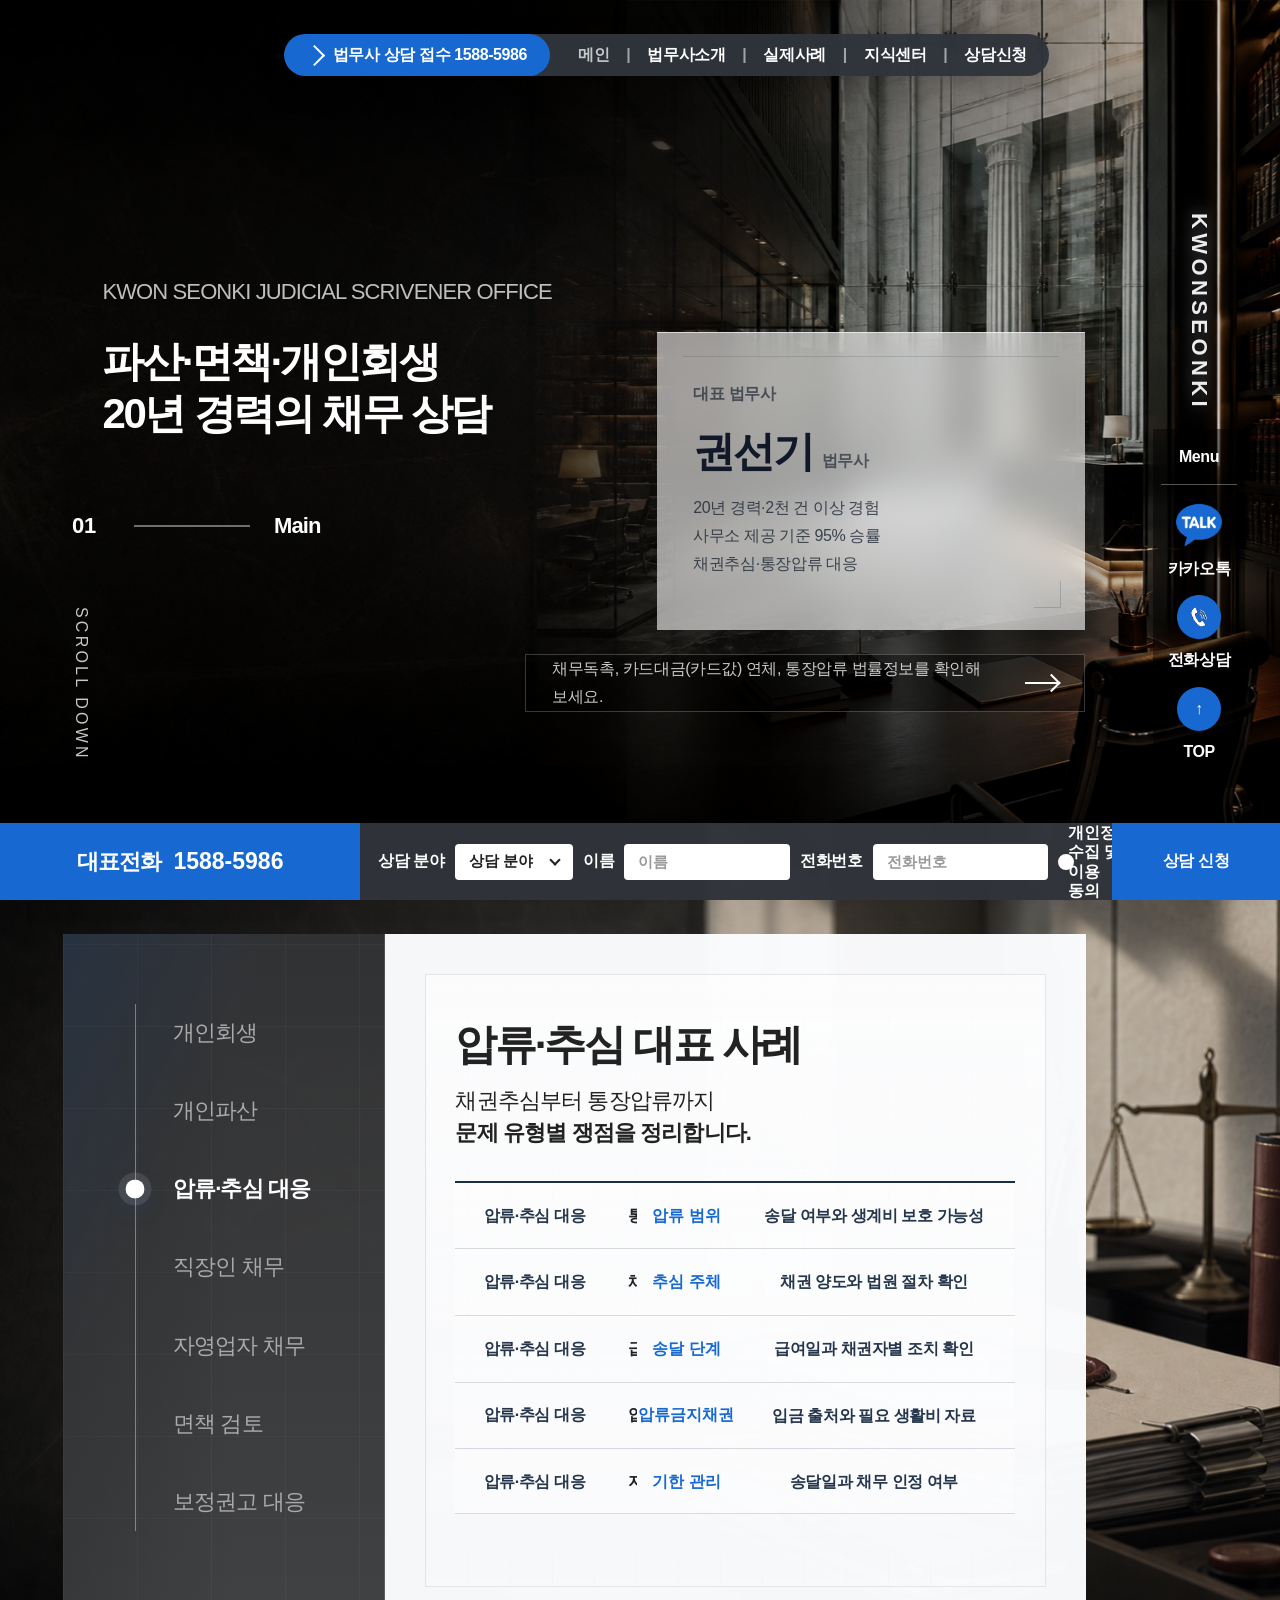
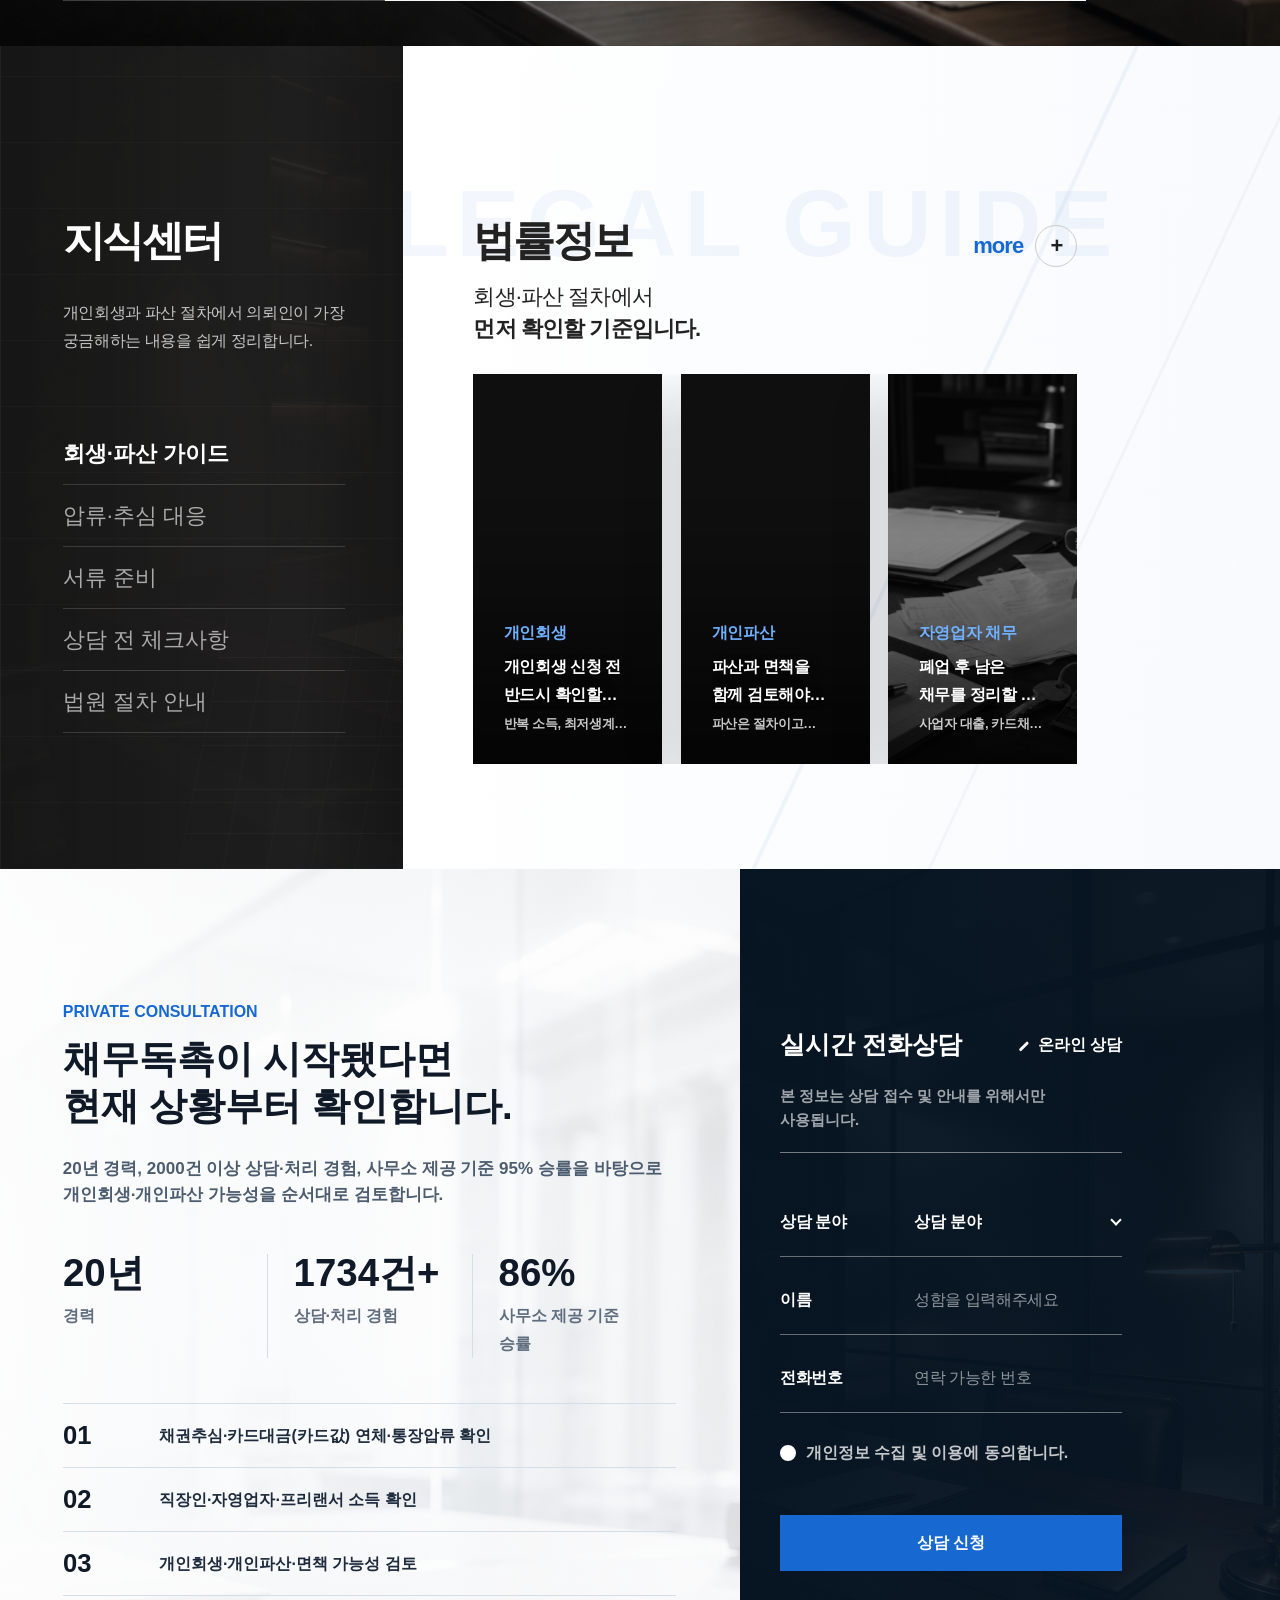
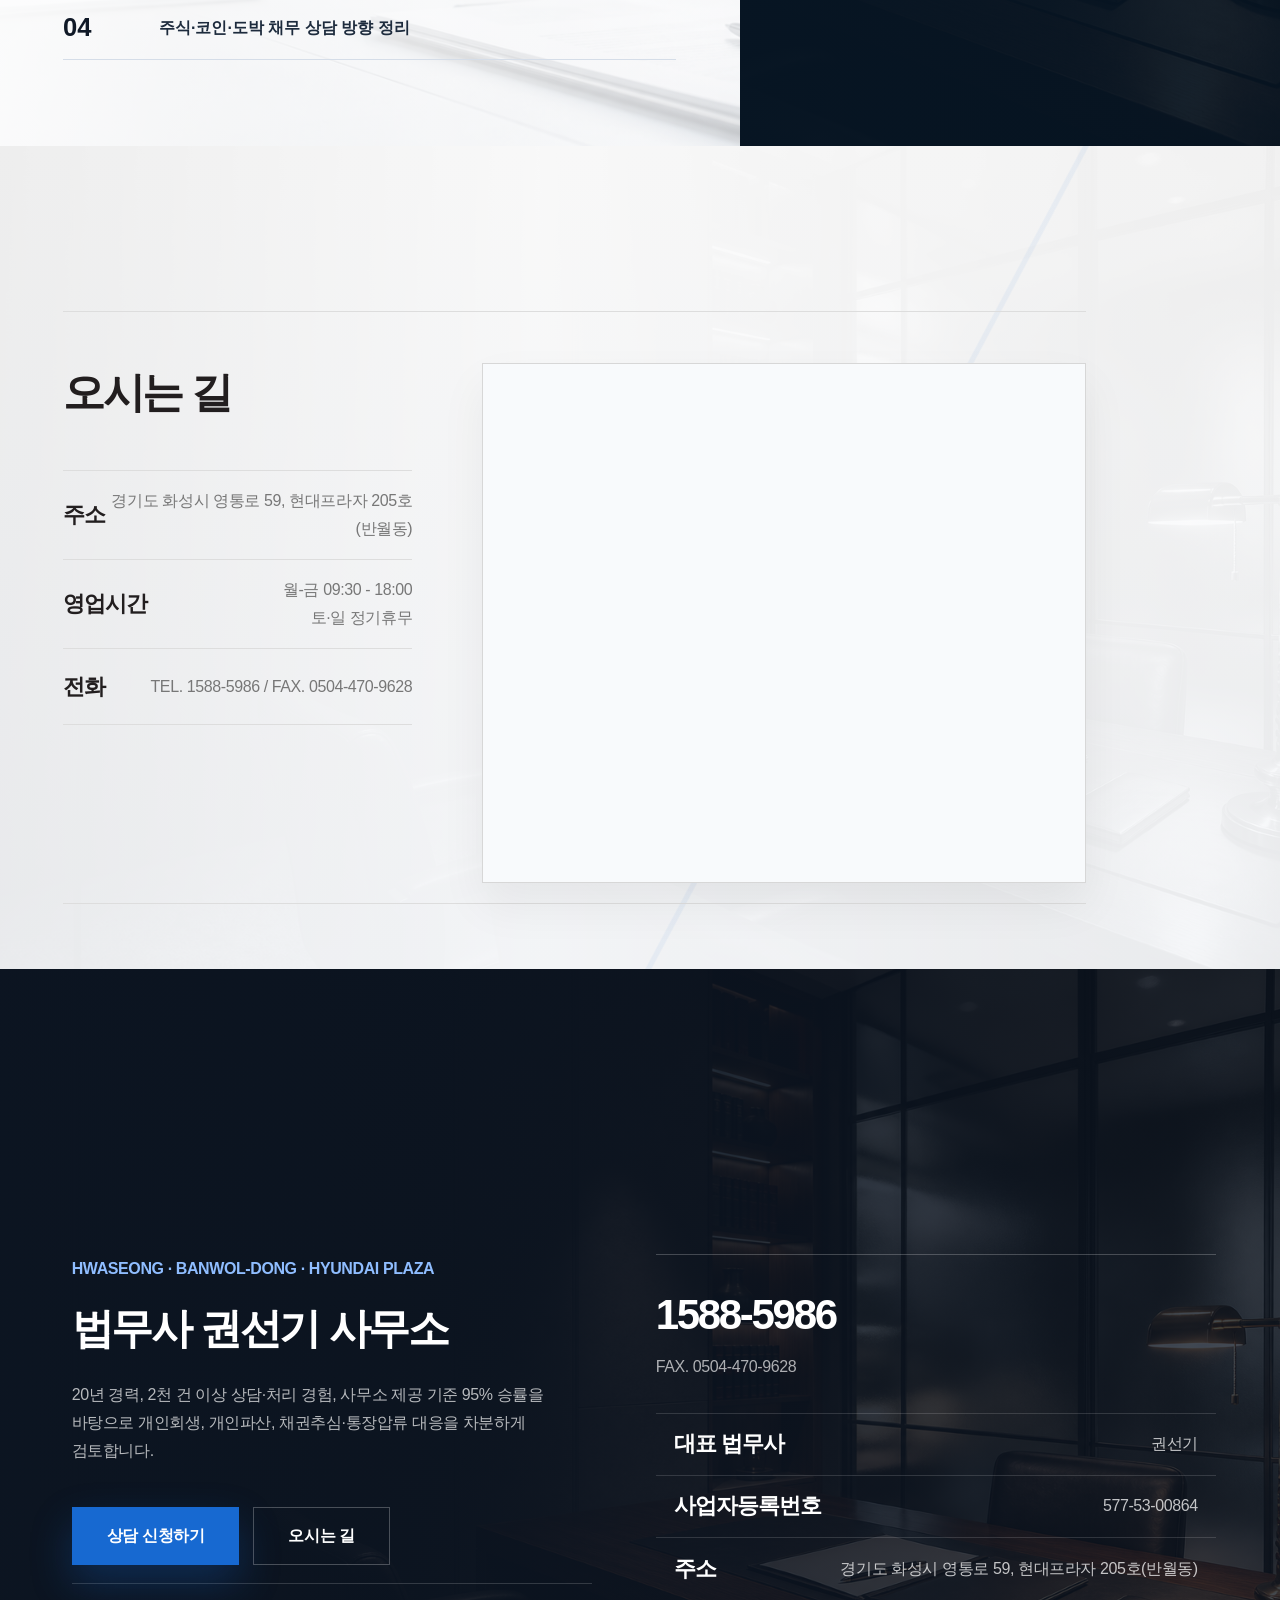
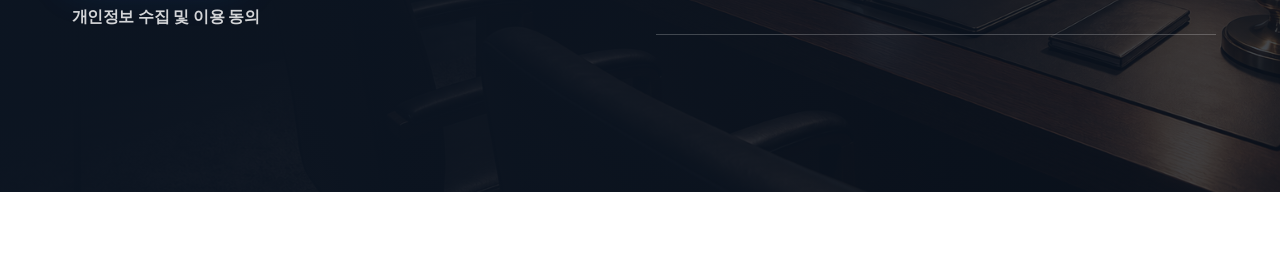
==== commit 8297aaf7: "fix: loop main progress gauge" ====
--- a/index.html
+++ b/index.html
@@ -184,7 +184,7 @@
   ]
 }
   </script>
-  <link rel="stylesheet" href="style.css?v=20260703-mobile41">
+  <link rel="stylesheet" href="style.css?v=20260703-mobile42">
 </head>
 <body>
   <div class="page">
--- a/style.css
+++ b/style.css
@@ -751,6 +751,8 @@
       height: 2px;
       width: 100%;
       background: var(--primary);
+      transform: scaleX(0);
+      transform-origin: left center;
     }
 
     .main-label {
@@ -3824,8 +3826,10 @@
     }
 
     @keyframes lineGrow {
-      from { transform: scaleX(0); transform-origin: left center; }
-      to { transform: scaleX(1); transform-origin: left center; }
+      0% { transform: scaleX(0); transform-origin: left center; }
+      72% { transform: scaleX(1); transform-origin: left center; }
+      86% { transform: scaleX(1); transform-origin: left center; }
+      100% { transform: scaleX(0); transform-origin: left center; }
     }
 
     @keyframes scrollHint {
@@ -3883,7 +3887,7 @@
       animation-iteration-count: 1, infinite;
     }
 
-    .progress-bar::before { animation: lineGrow 1.2s 0.55s cubic-bezier(.16, 1, .3, 1) both; }
+    .progress-bar::before { animation: lineGrow 4.2s 0.55s cubic-bezier(.16, 1, .3, 1) infinite; }
     .fixed-side { animation: none; }
     .scroll-down { animation: scrollHint 2.4s ease-in-out infinite; }
 
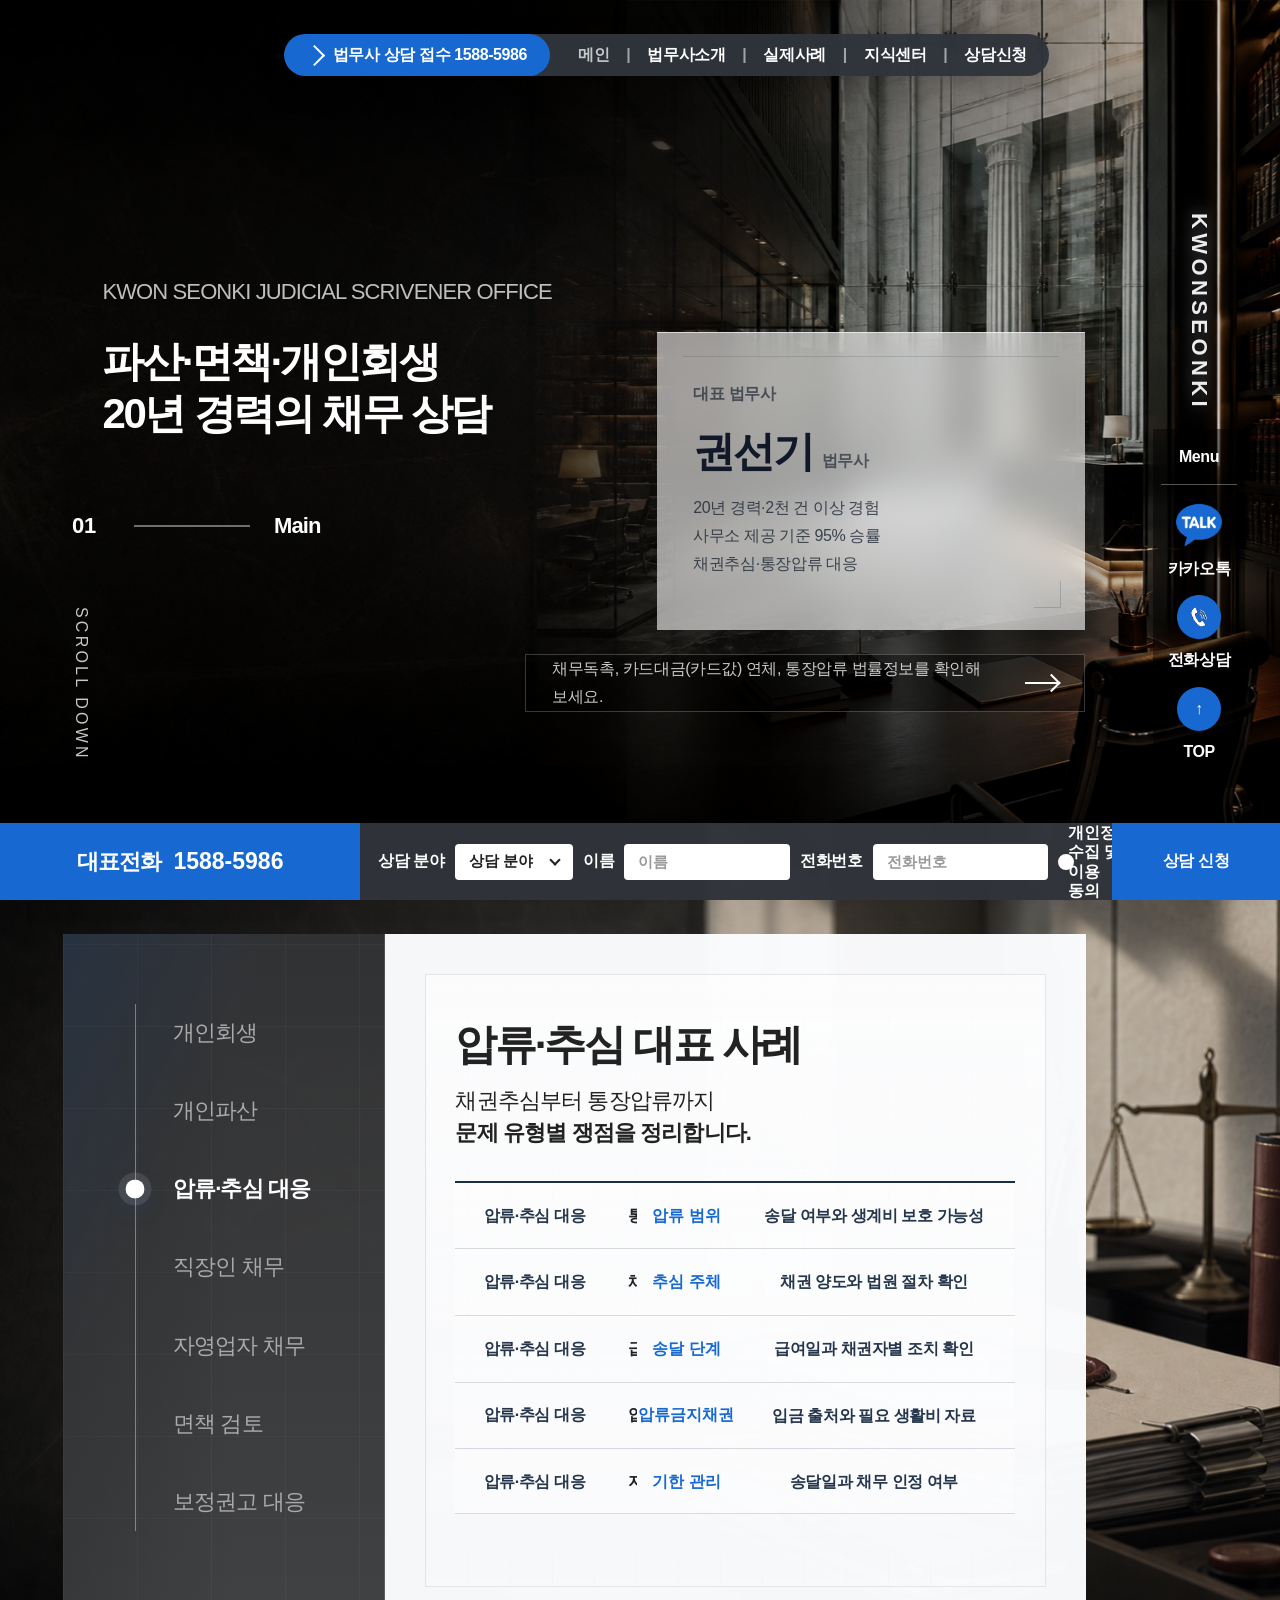
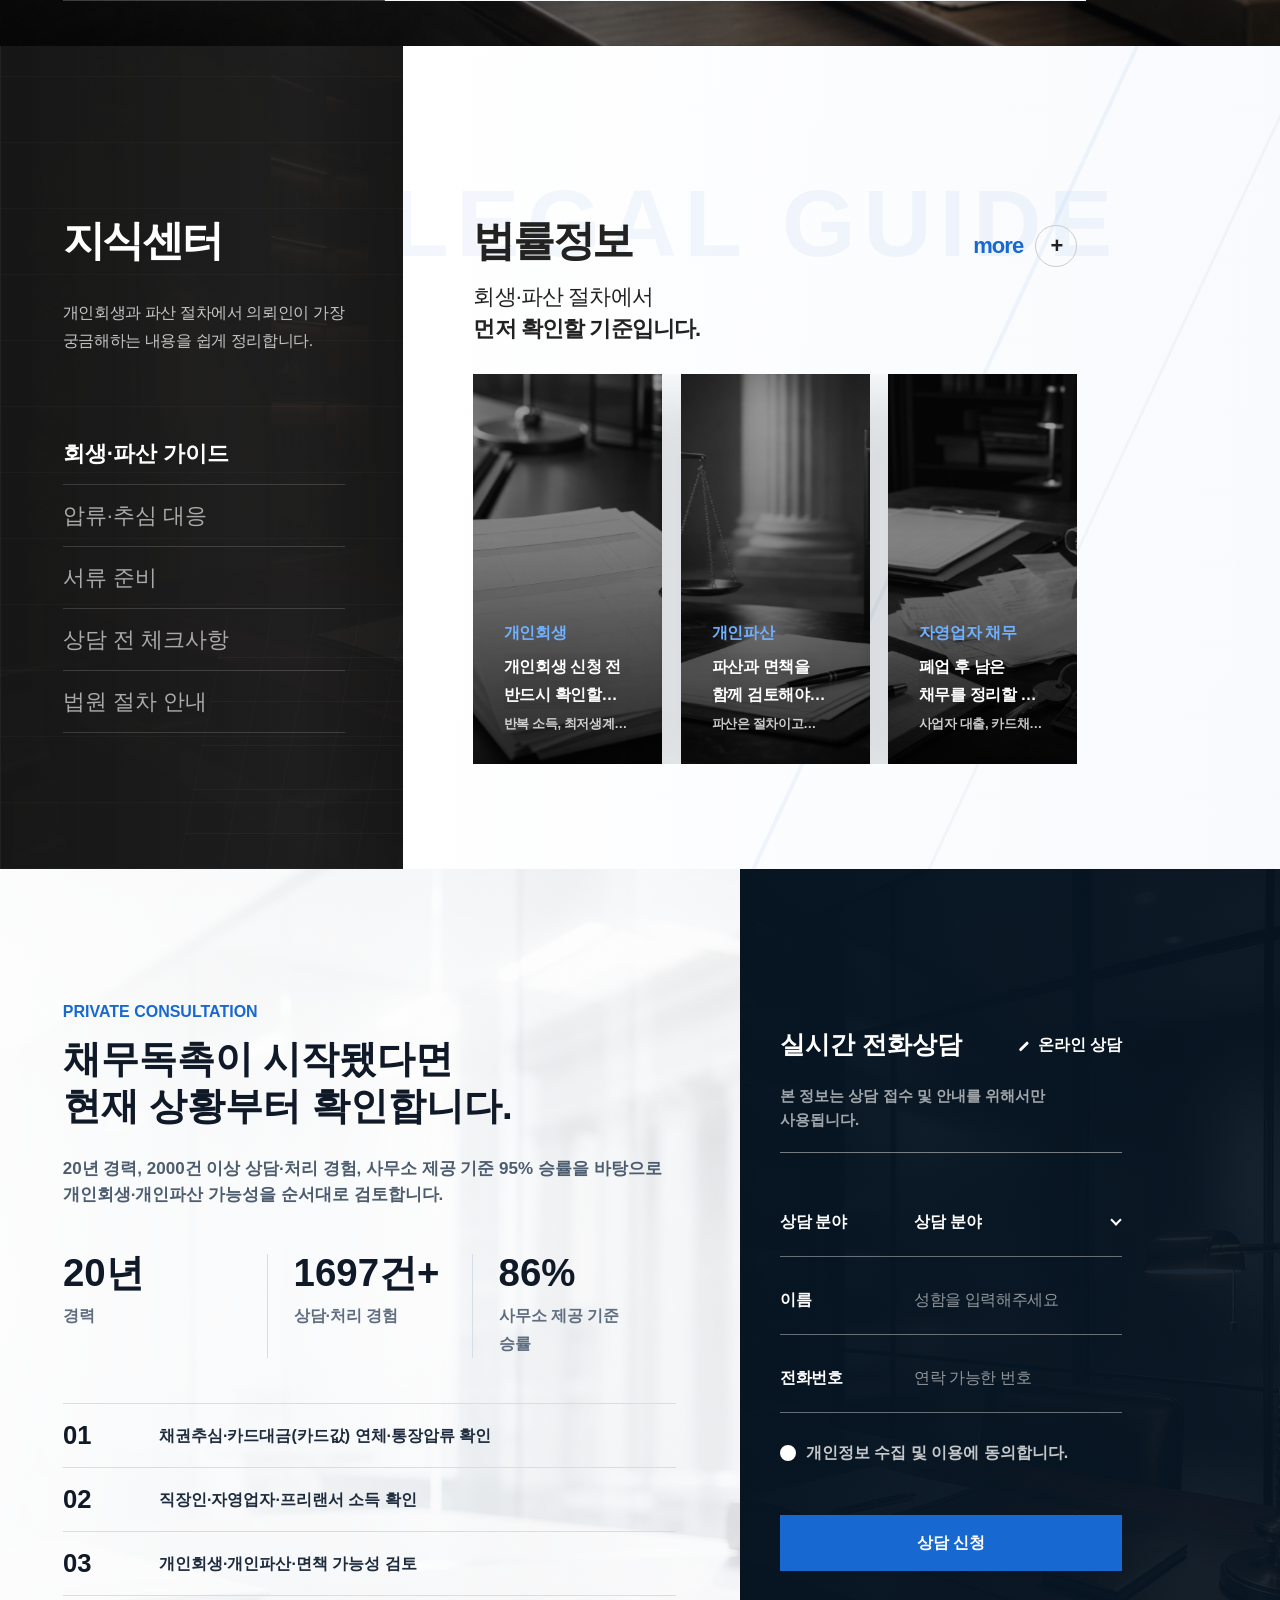
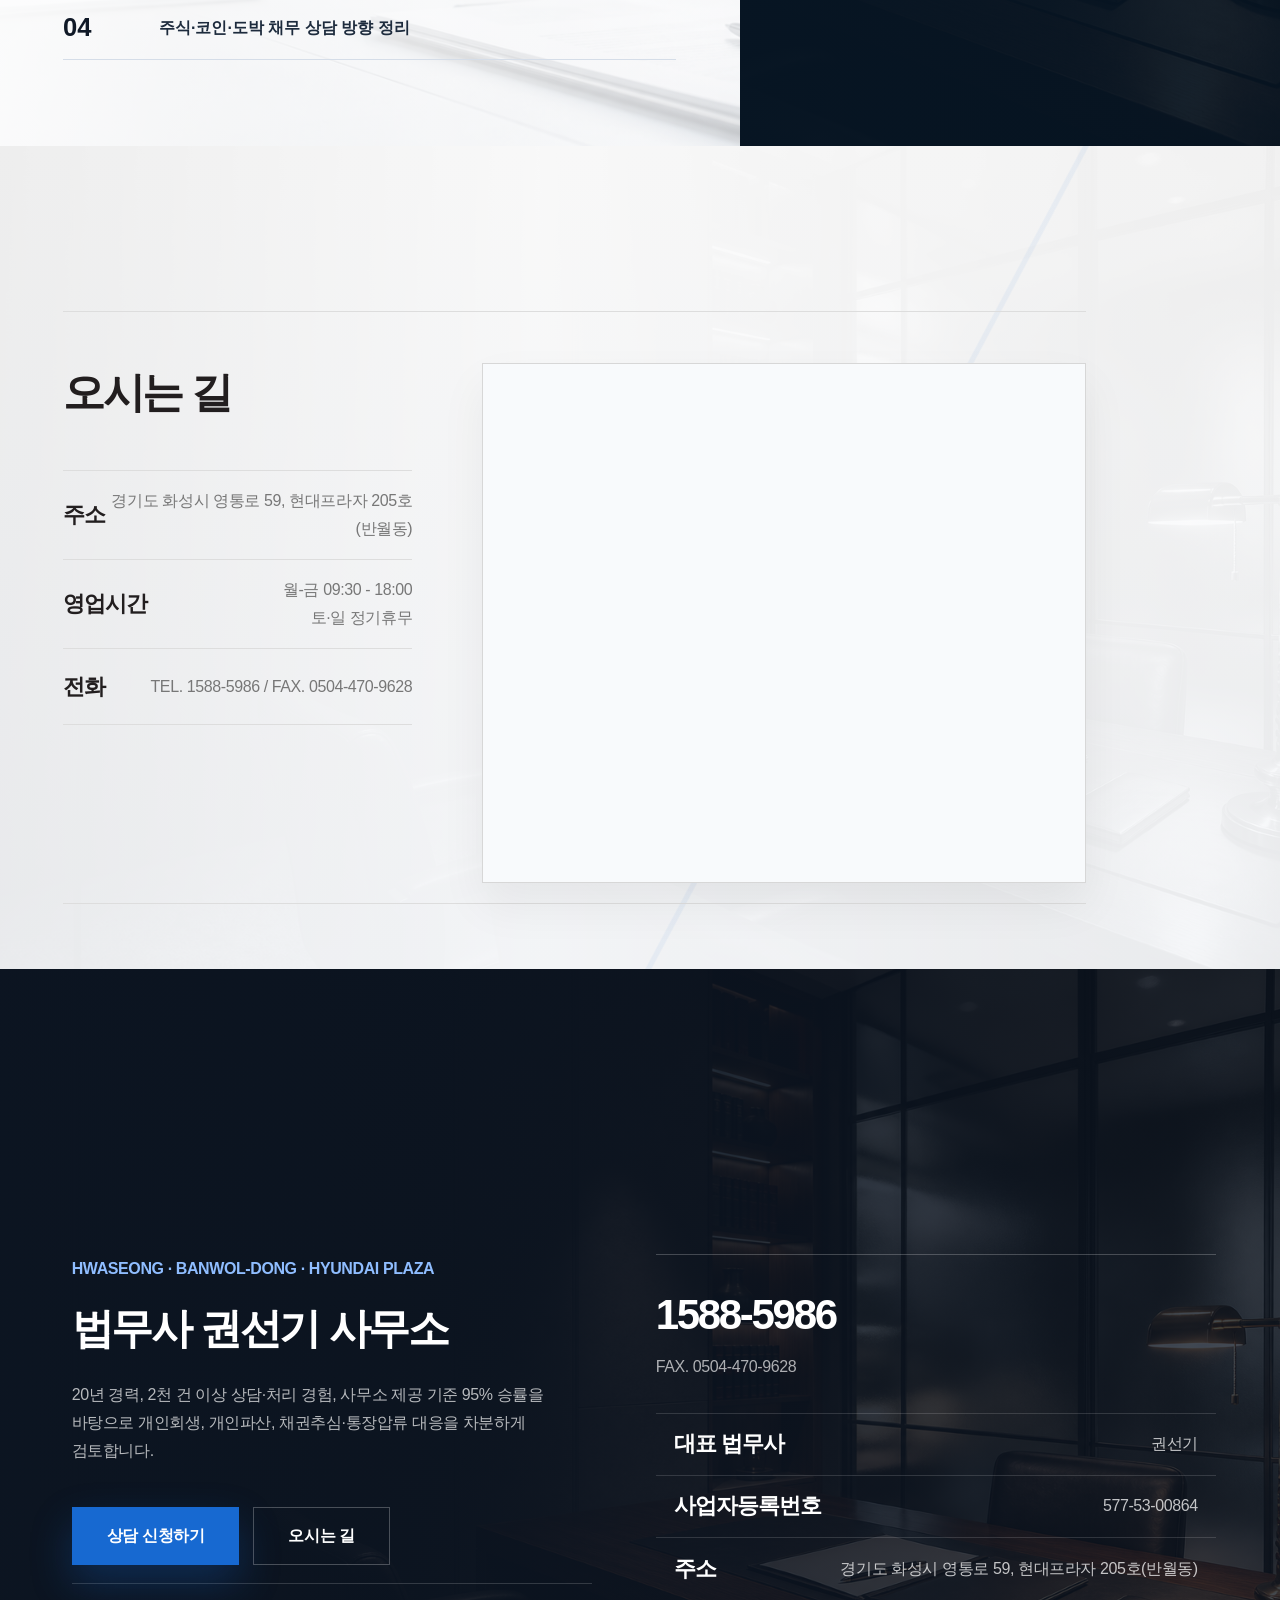
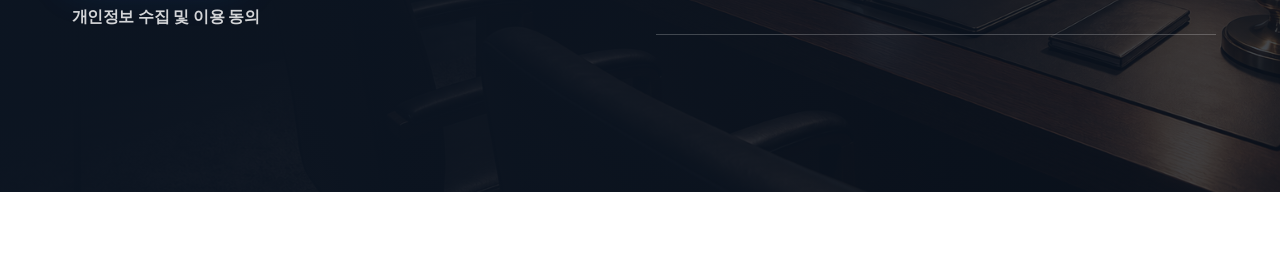
==== commit c3e76a69: "fix: prevent consult step clipping on short desktops" ====
--- a/index.html
+++ b/index.html
@@ -184,7 +184,7 @@
   ]
 }
   </script>
-  <link rel="stylesheet" href="style.css?v=20260703-mobile42">
+  <link rel="stylesheet" href="style.css?v=20260703-mobile43">
 </head>
 <body>
   <div class="page">
--- a/style.css
+++ b/style.css
@@ -3809,6 +3809,67 @@
       margin-top: 18px;
     }
 
+    @media (min-width: 1181px) and (max-height: 820px) {
+      .consult-reference-left {
+        --consult-left-content-shift: -72px;
+        padding: calc(var(--header-h) + 14px) clamp(50px, 4.8vw, 86px) 28px var(--side-pad);
+      }
+
+      .consult-reference-kicker {
+        margin-bottom: 10px;
+        font-size: 15px;
+      }
+
+      .consult-reference-left h1,
+      .consult-reference-left h2 {
+        font-size: clamp(30px, 2.65vw, 42px);
+        line-height: 1.17;
+      }
+
+      .consult-reference-left > p {
+        margin-top: 16px;
+        font-size: clamp(15px, 1vw, 17px);
+        line-height: 1.45;
+      }
+
+      .consult-proof-grid {
+        margin-top: 24px;
+      }
+
+      .consult-proof-grid div {
+        padding: 0 clamp(14px, 1.6vw, 22px);
+      }
+
+      .consult-proof-grid dt {
+        font-size: clamp(30px, 2.65vw, 42px);
+      }
+
+      .consult-proof-grid dd {
+        margin-top: 8px;
+        font-size: 15px;
+        line-height: 1.42;
+      }
+
+      .consult-check-list {
+        margin-top: 24px;
+      }
+
+      .consult-check-list li {
+        grid-template-columns: 64px minmax(0, 1fr);
+        gap: 20px;
+        min-height: 52px;
+      }
+
+      .consult-check-list strong {
+        font-size: clamp(22px, 1.65vw, 28px);
+      }
+
+      .consult-check-list span {
+        font-size: 15px;
+        line-height: 1.42;
+      }
+    }
+
     @keyframes headerDrop {
       from { opacity: 1; transform: translateY(-24px); }
       to { opacity: 1; transform: translateY(0); }
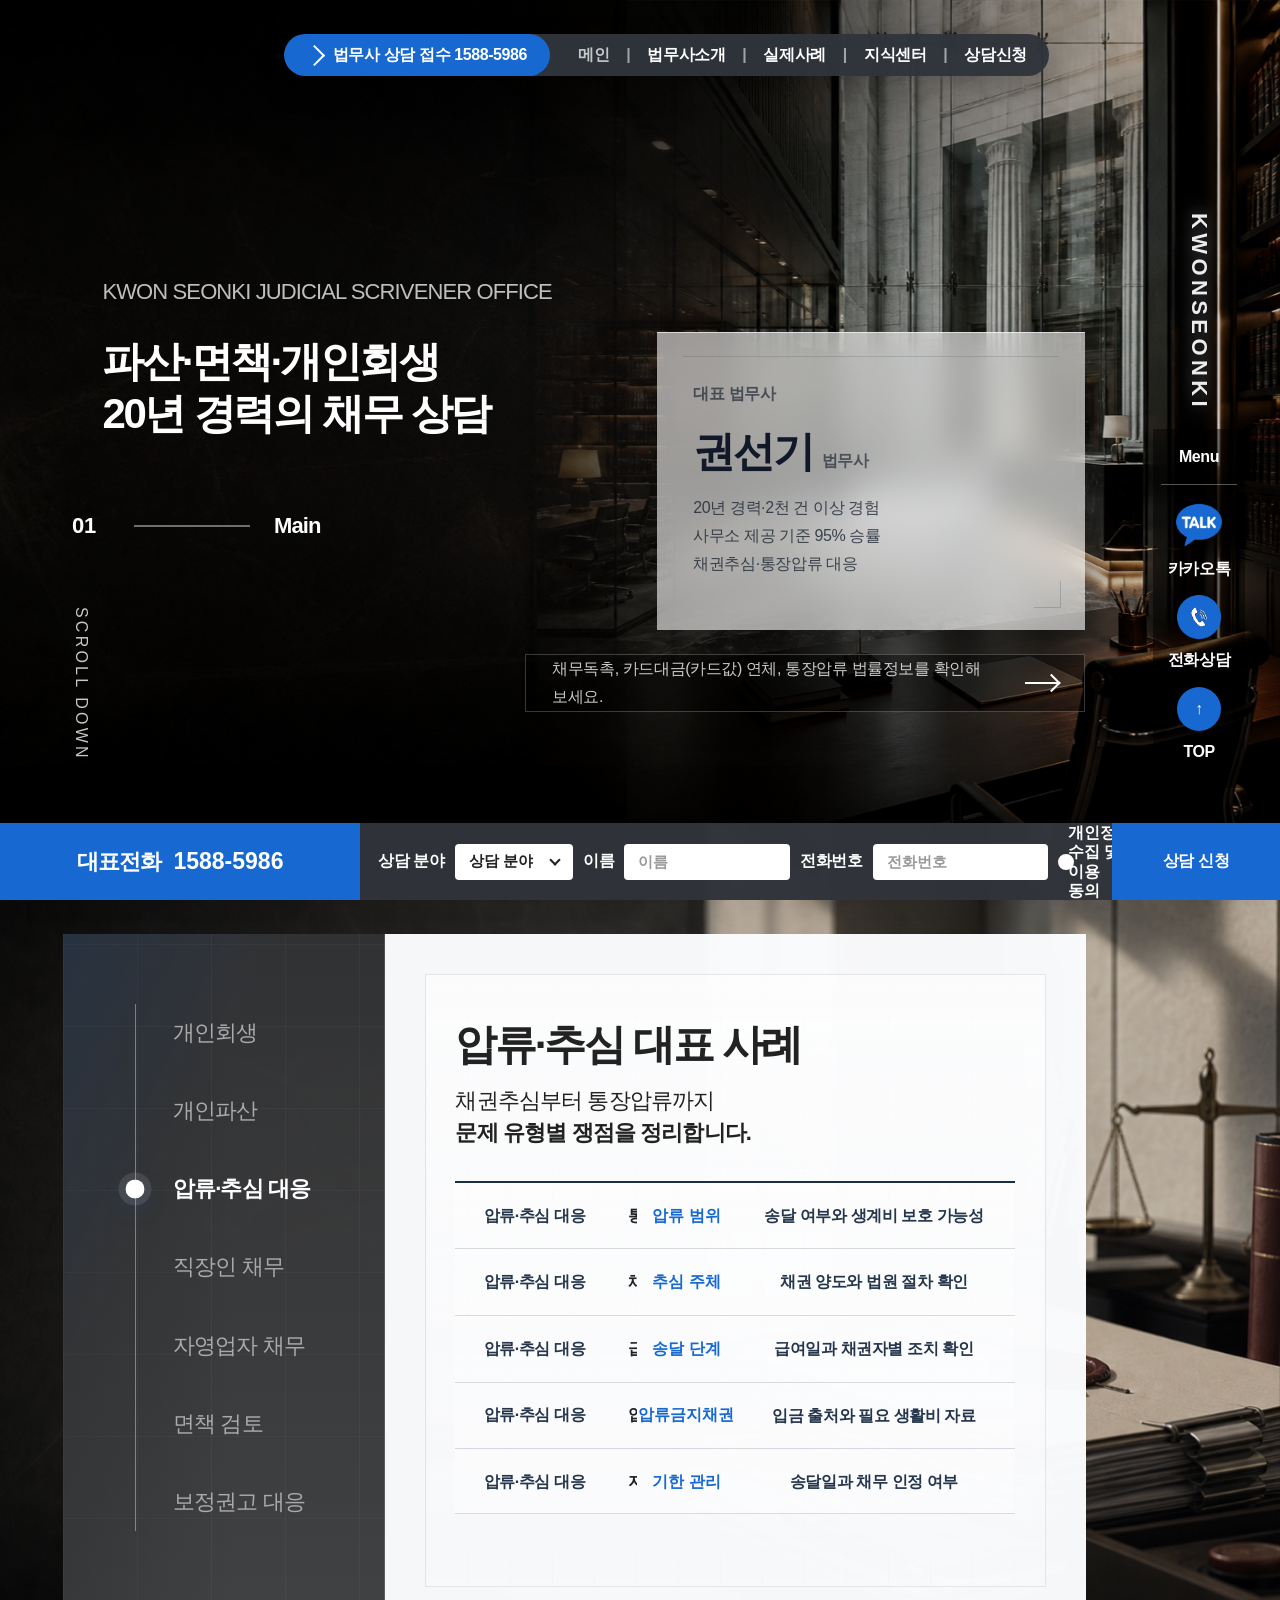
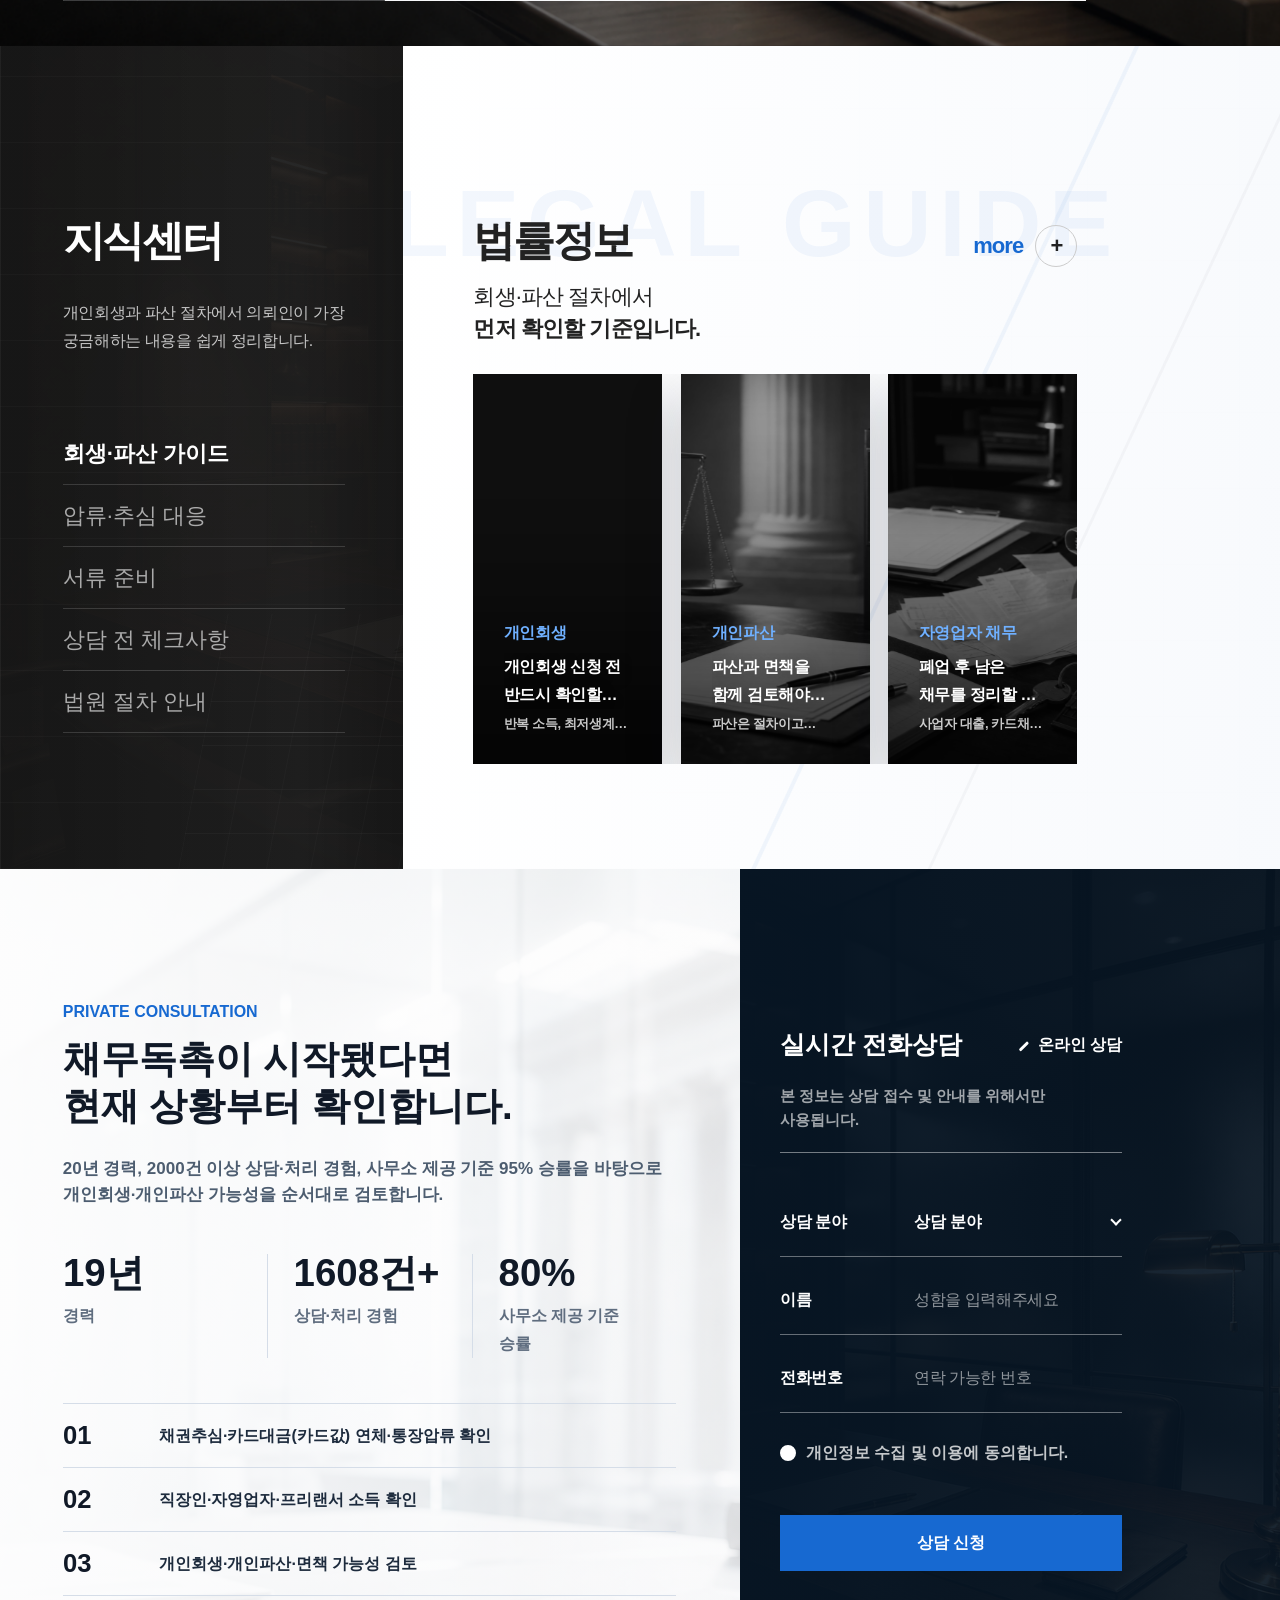
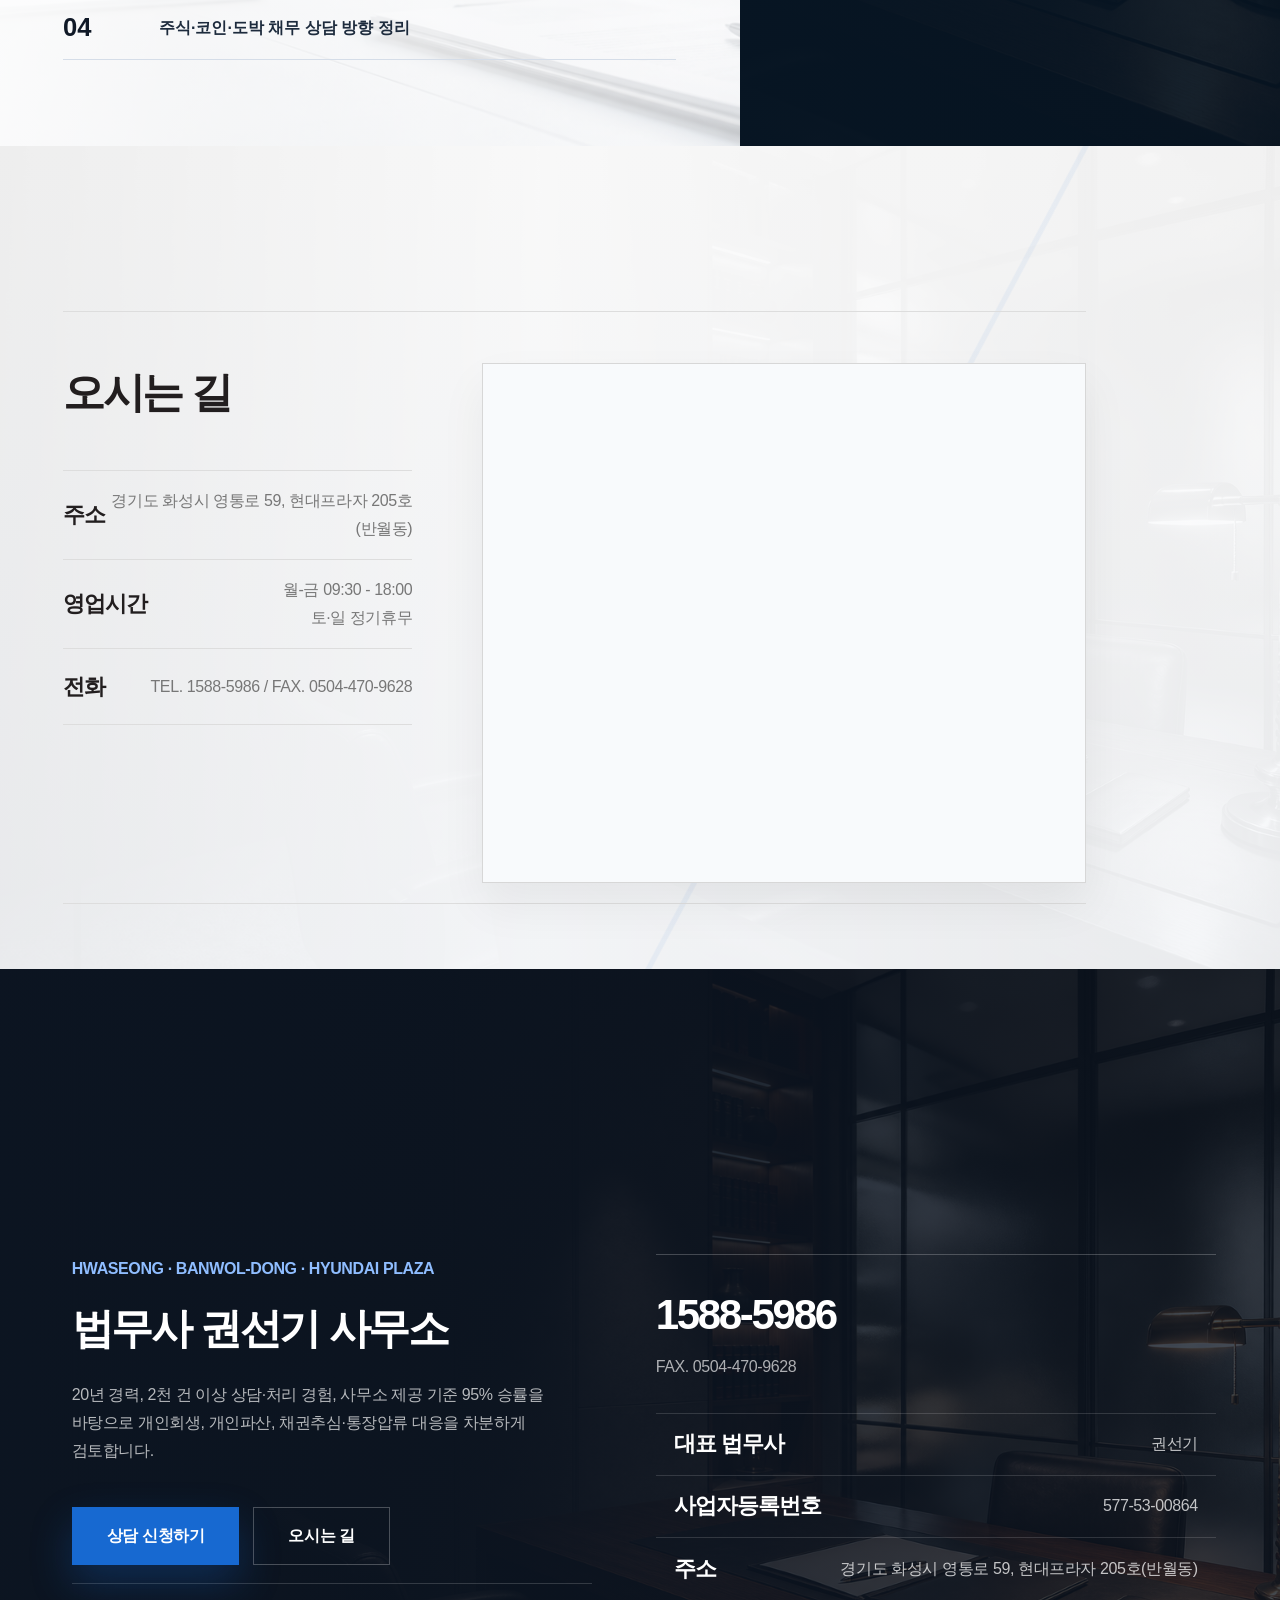
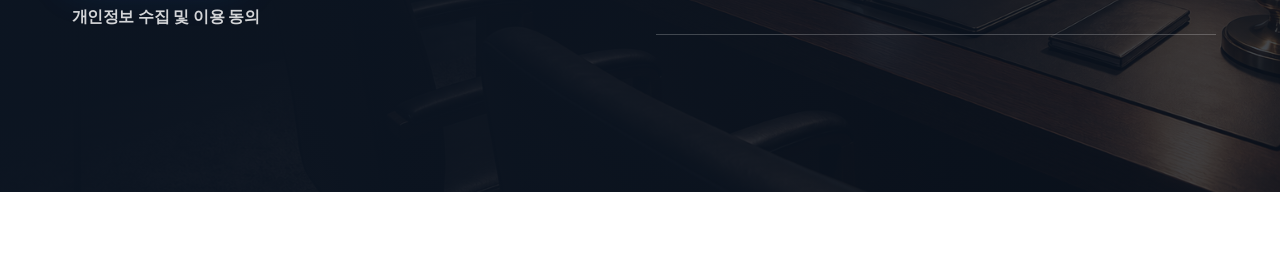
==== commit 1ff3fb84: "fix: remove case category dot decoration" ====
--- a/index.html
+++ b/index.html
@@ -184,7 +184,7 @@
   ]
 }
   </script>
-  <link rel="stylesheet" href="style.css?v=20260703-mobile43">
+  <link rel="stylesheet" href="style.css?v=20260703-mobile44">
 </head>
 <body>
   <div class="page">
--- a/style.css
+++ b/style.css
@@ -2960,16 +2960,6 @@
       margin-bottom: 18px;
     }
 
-    .case-study-category::before {
-      content: "";
-      width: 8px;
-      height: 8px;
-      border-radius: 50%;
-      background: var(--primary);
-      box-shadow: 0 0 0 6px rgba(23,105,209,0.08);
-      flex: 0 0 auto;
-    }
-
     .case-study-card h3 {
       margin: 0 0 18px;
       color: #1f2328;
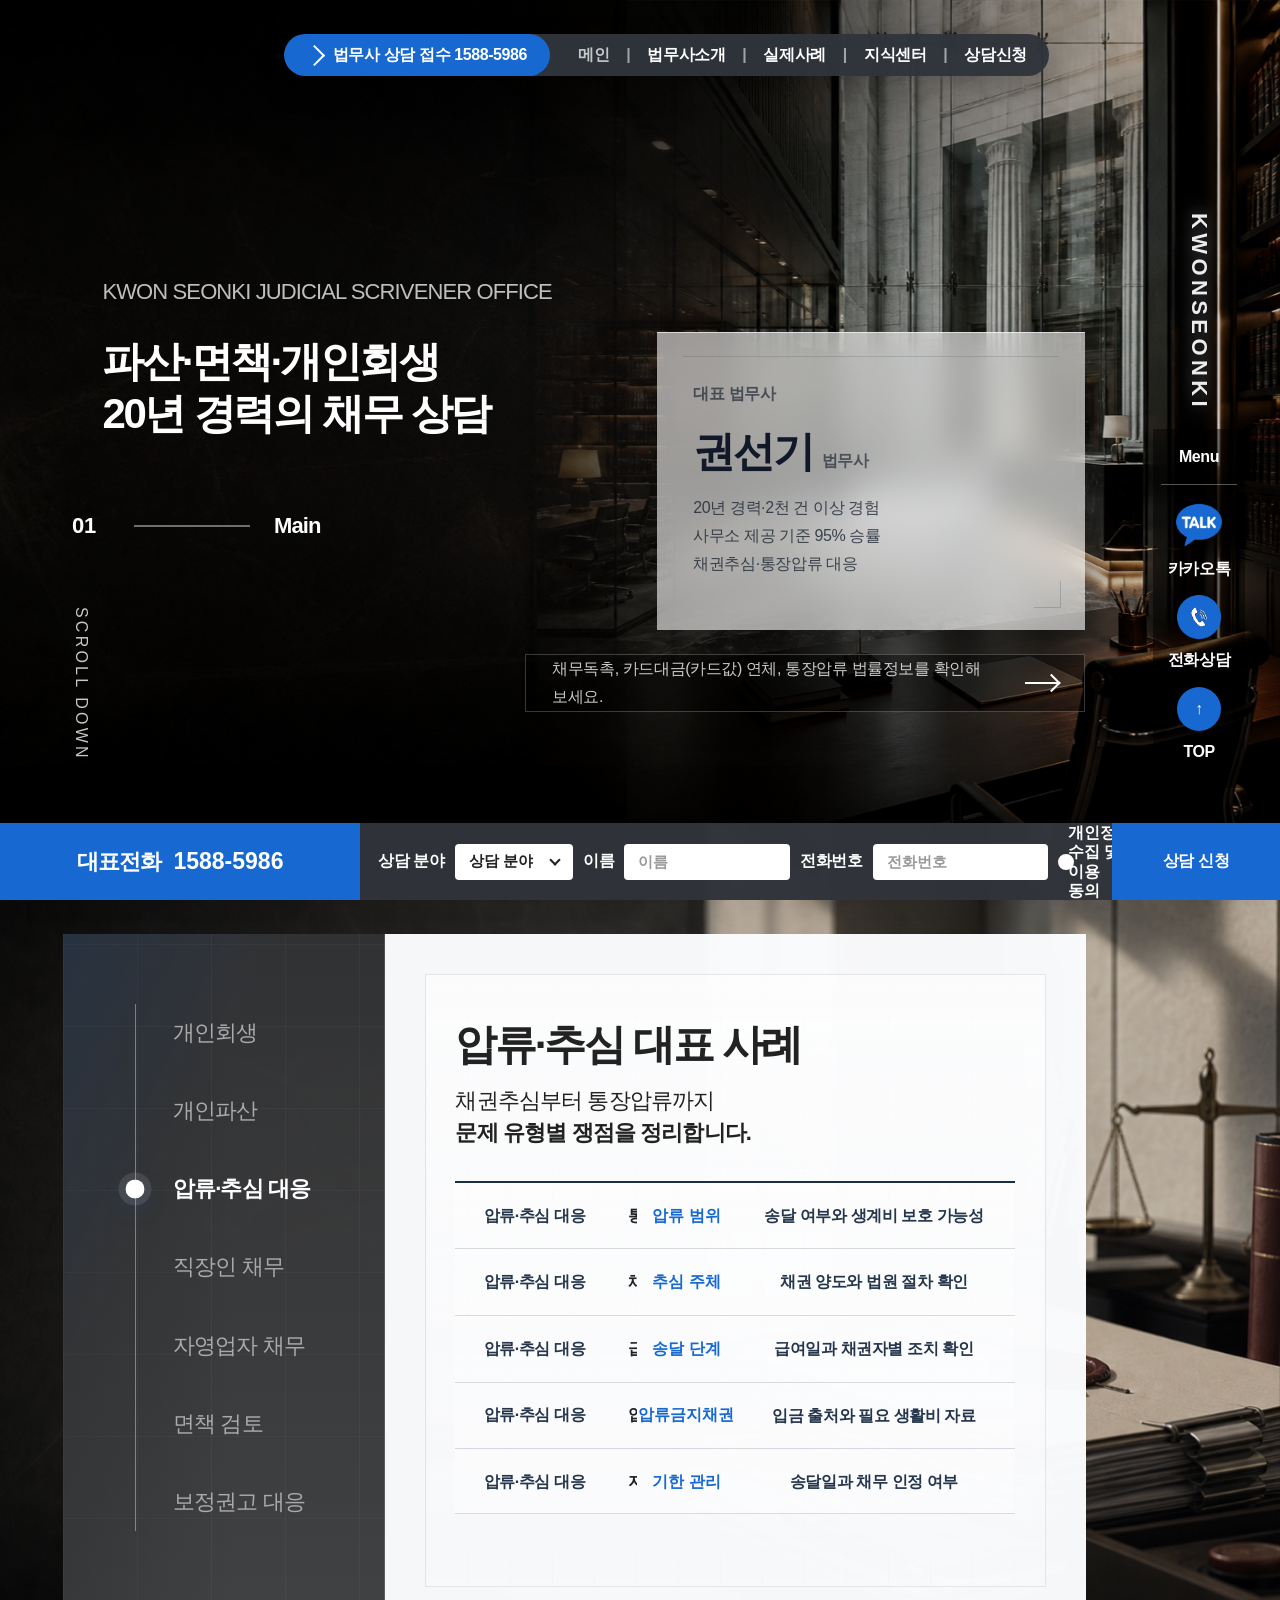
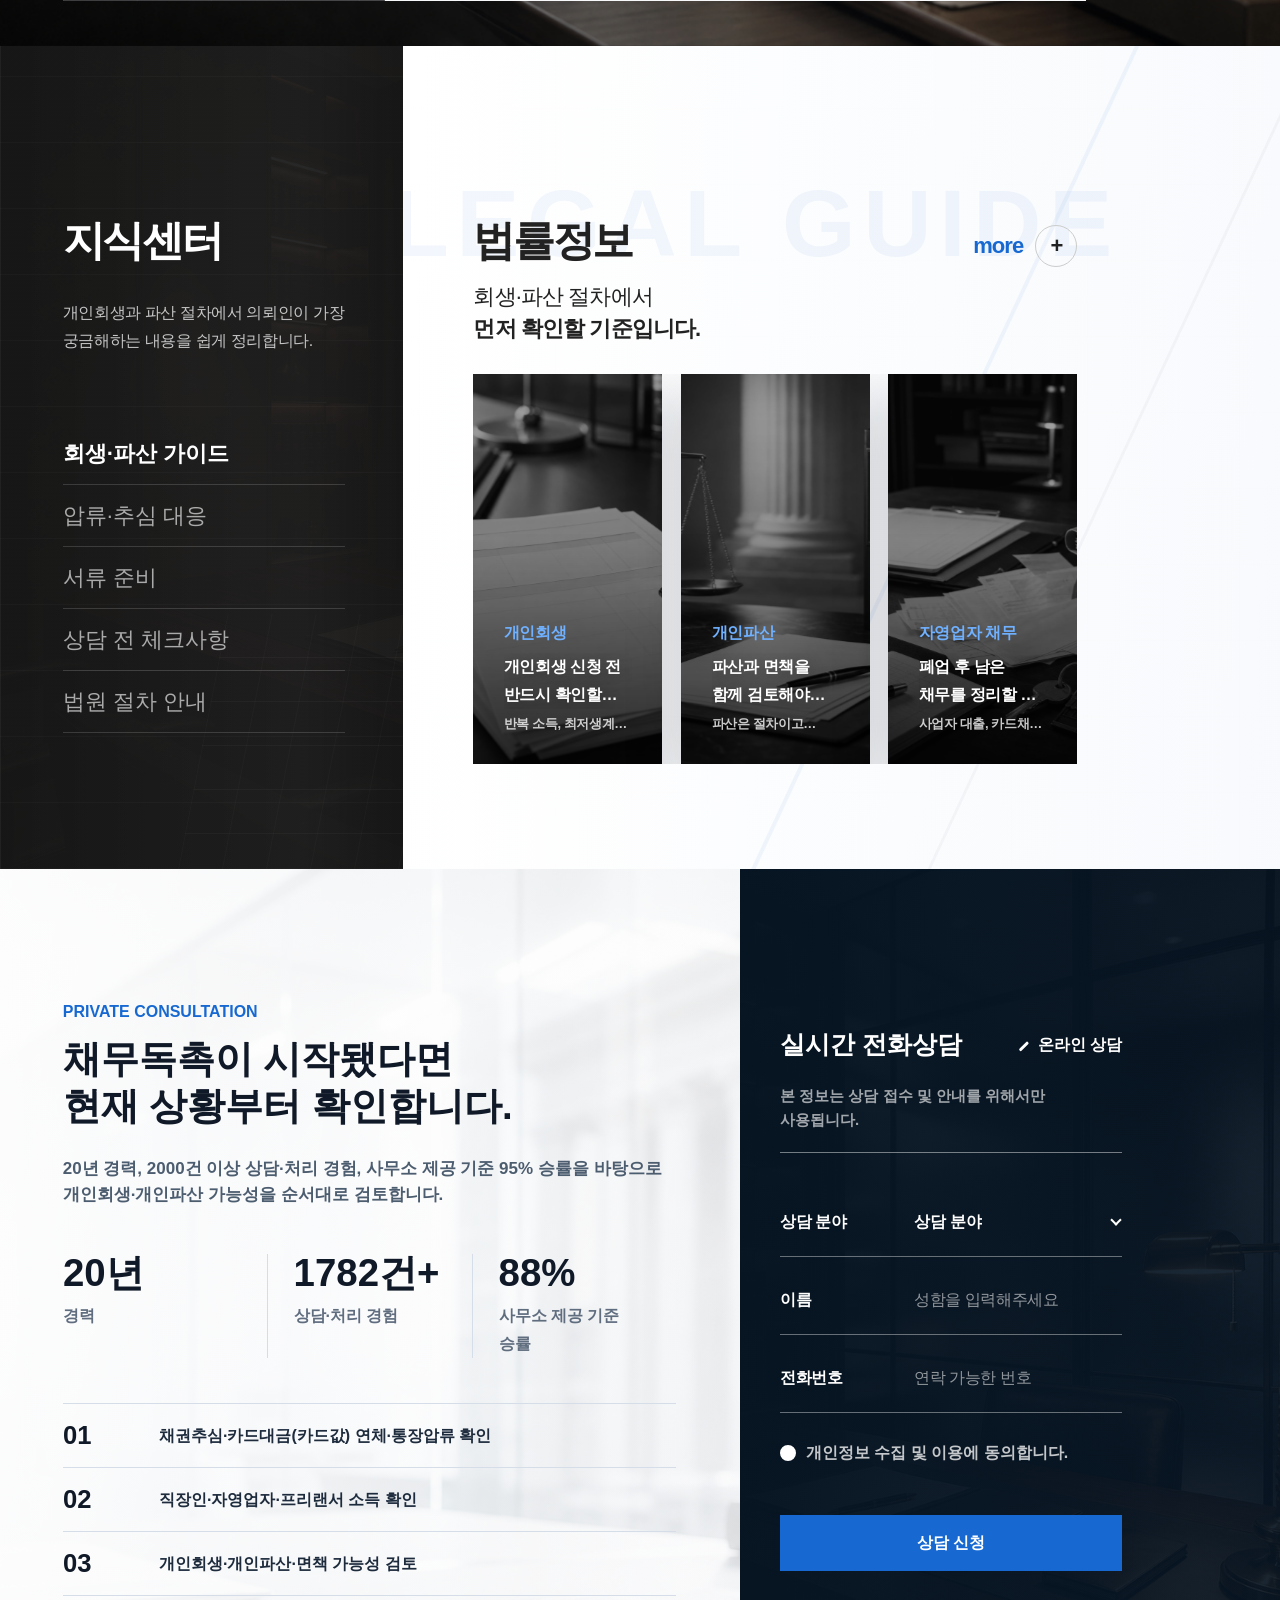
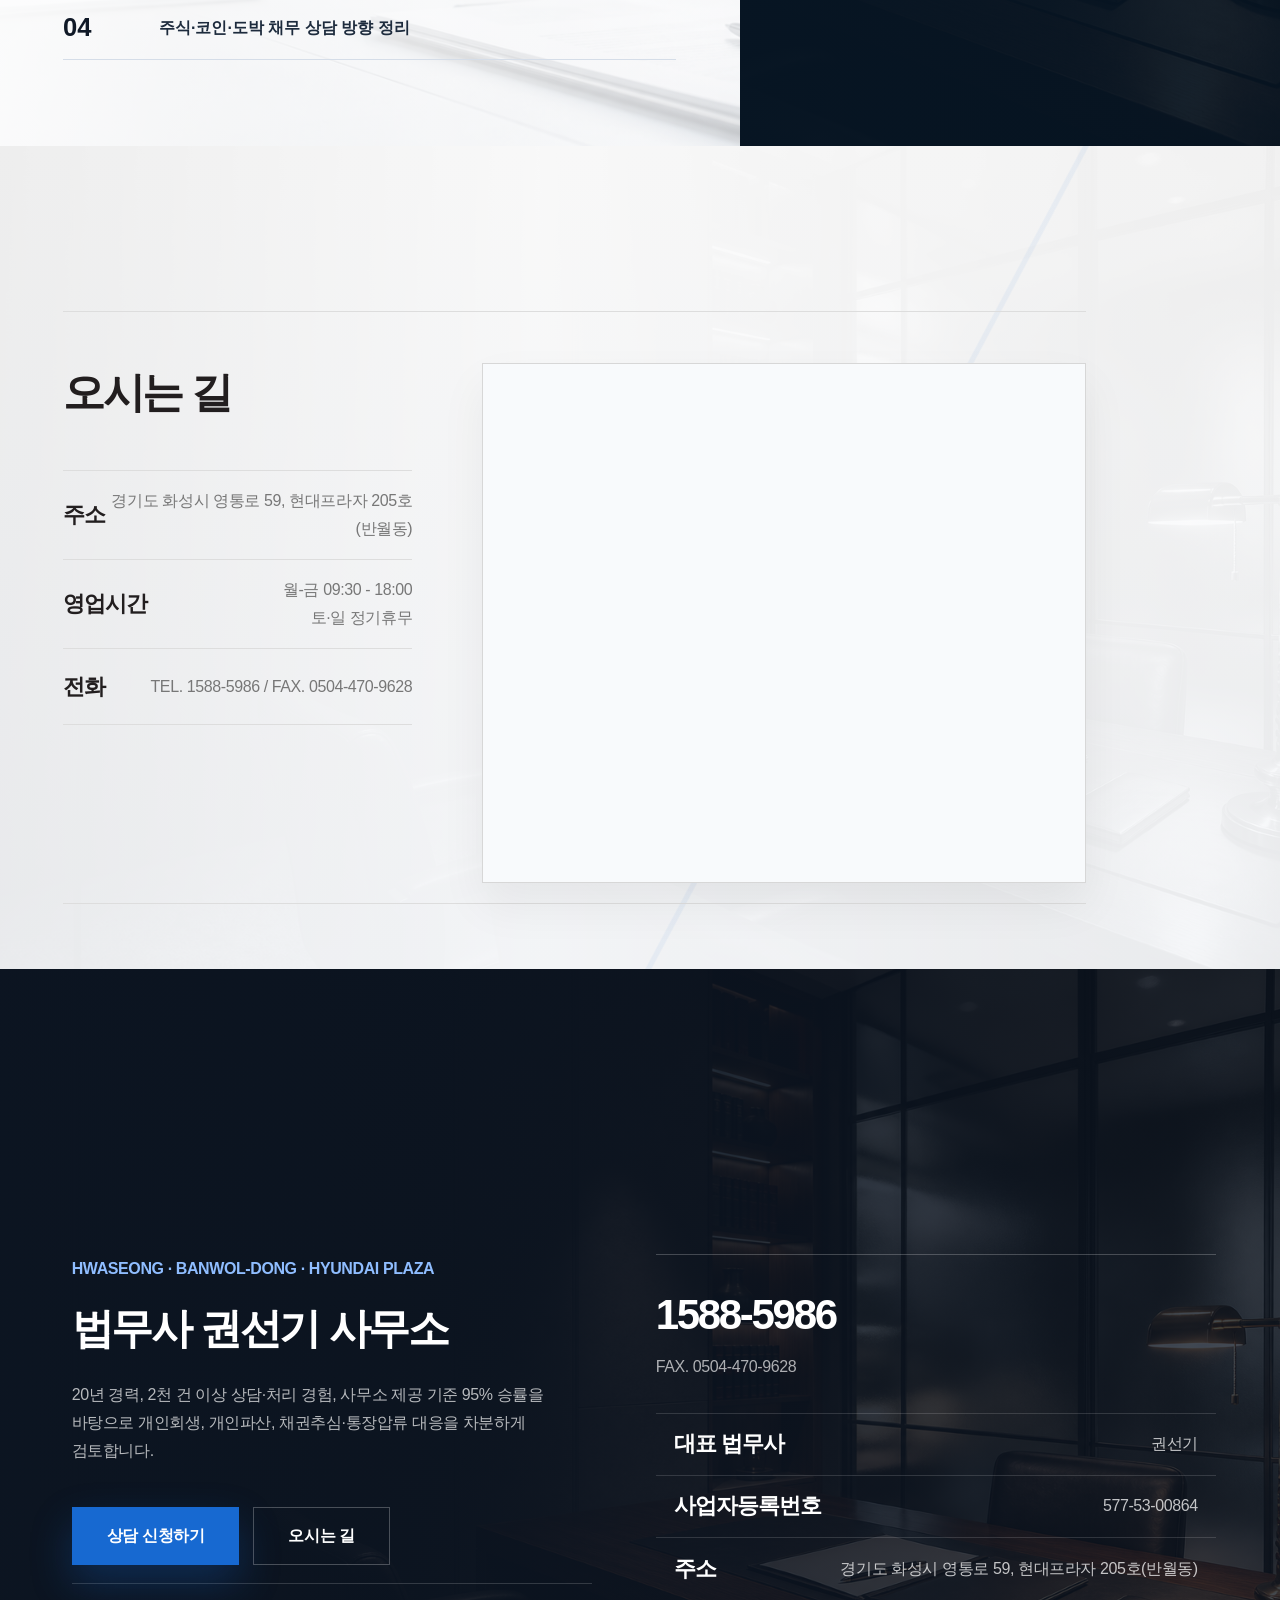
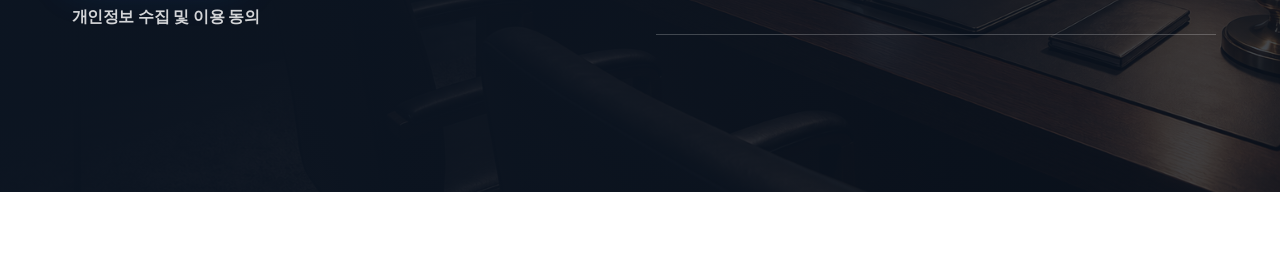
==== commit 706e547f: "fix: align oversized consult snap above bottom bar" ====
--- a/index.html
+++ b/index.html
@@ -402,7 +402,7 @@
     </main>
   </div>
   <script charset="UTF-8" class="daum_roughmap_loader_script" src="https://ssl.daumcdn.net/dmaps/map_js_init/roughmapLoader.js"></script>
-  <script src="layout.js?v=20260625-mobile39"></script>
+  <script src="layout.js?v=20260703-mobile45"></script>
   <script>
     (async () => {
       await window.__layoutReady;
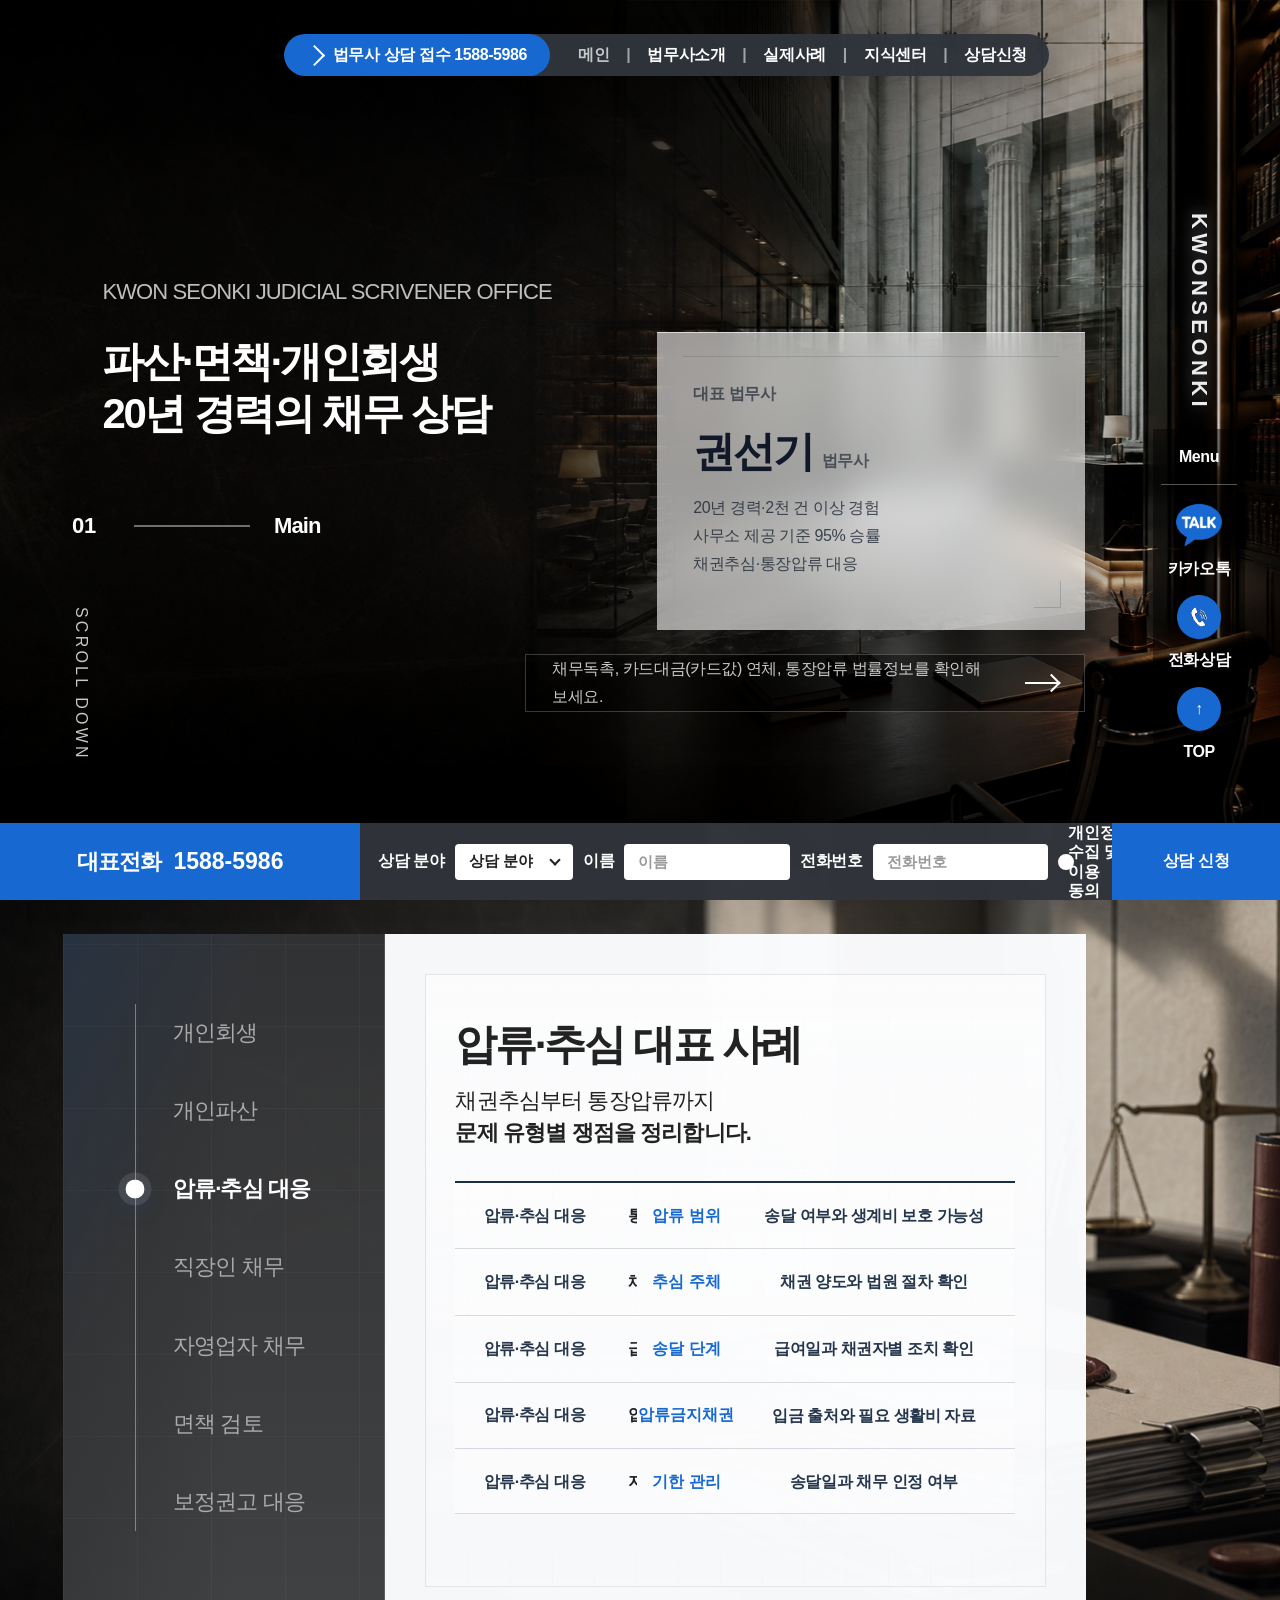
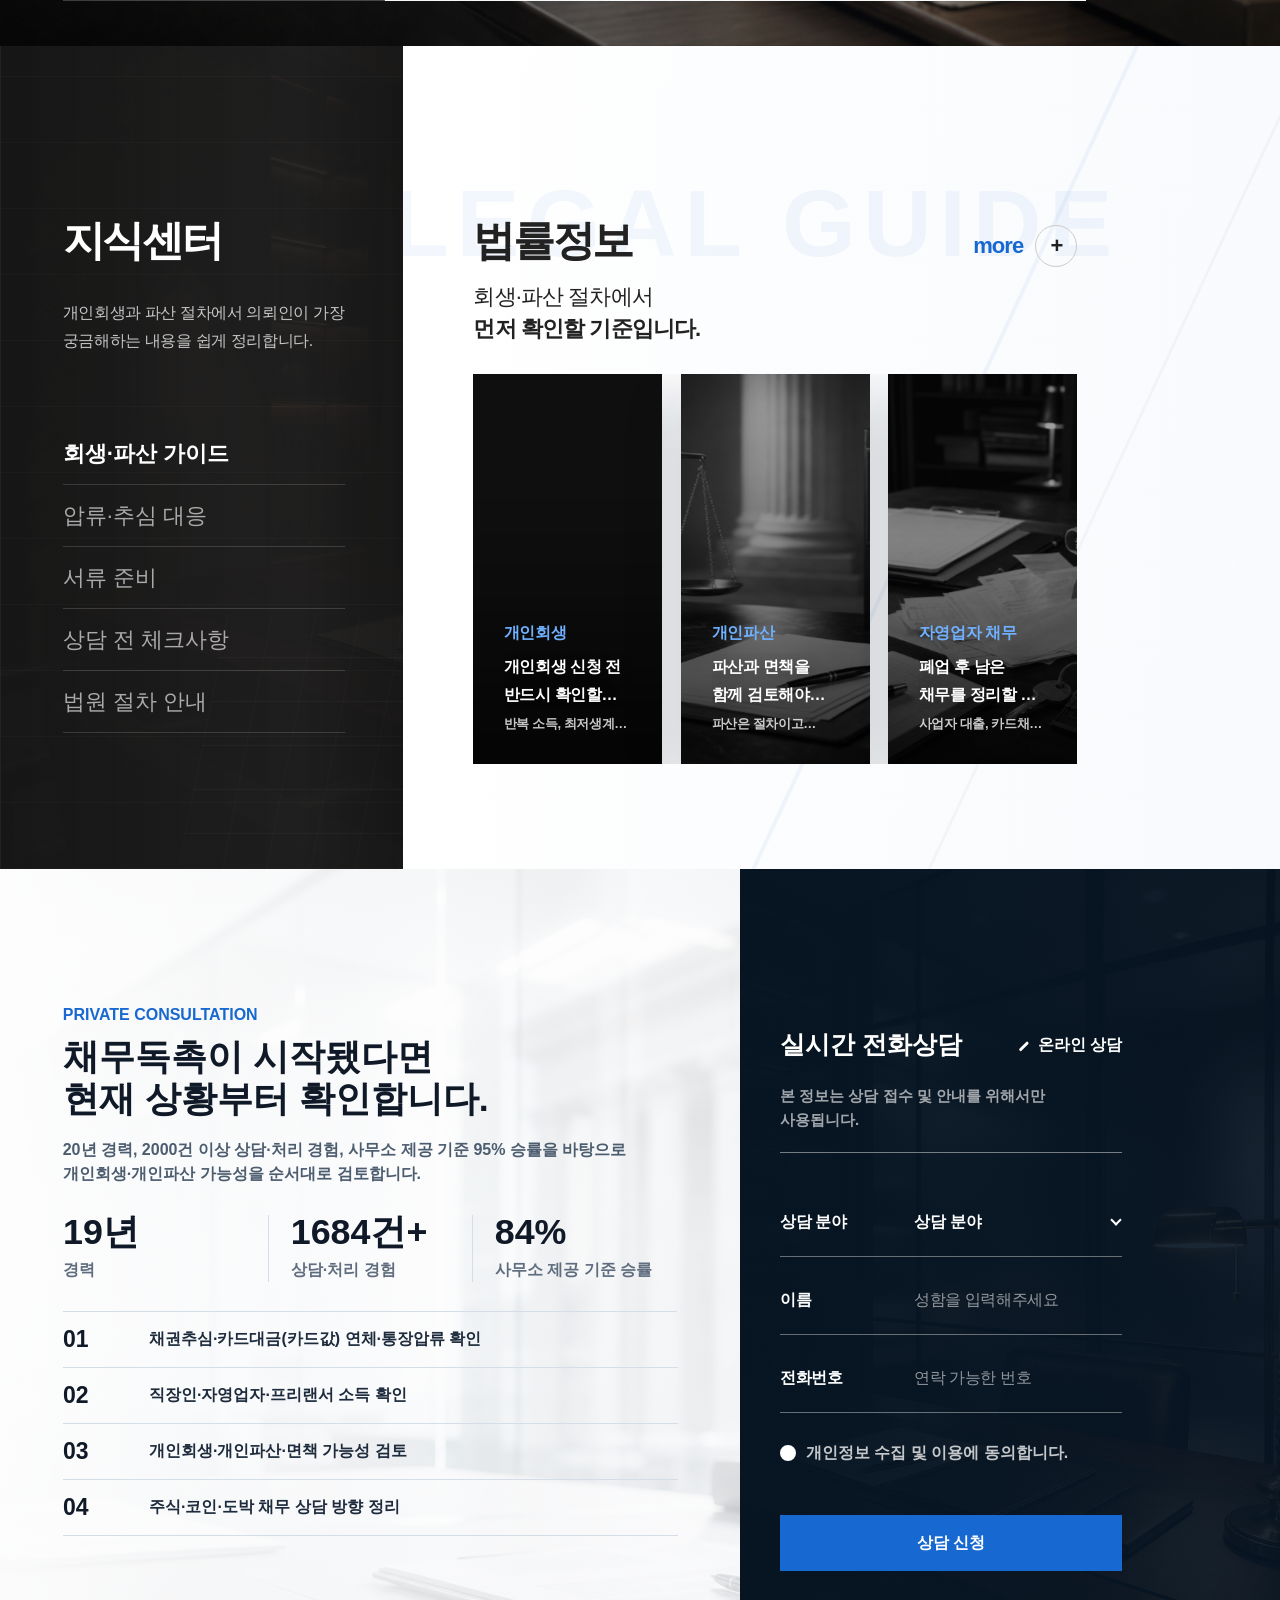
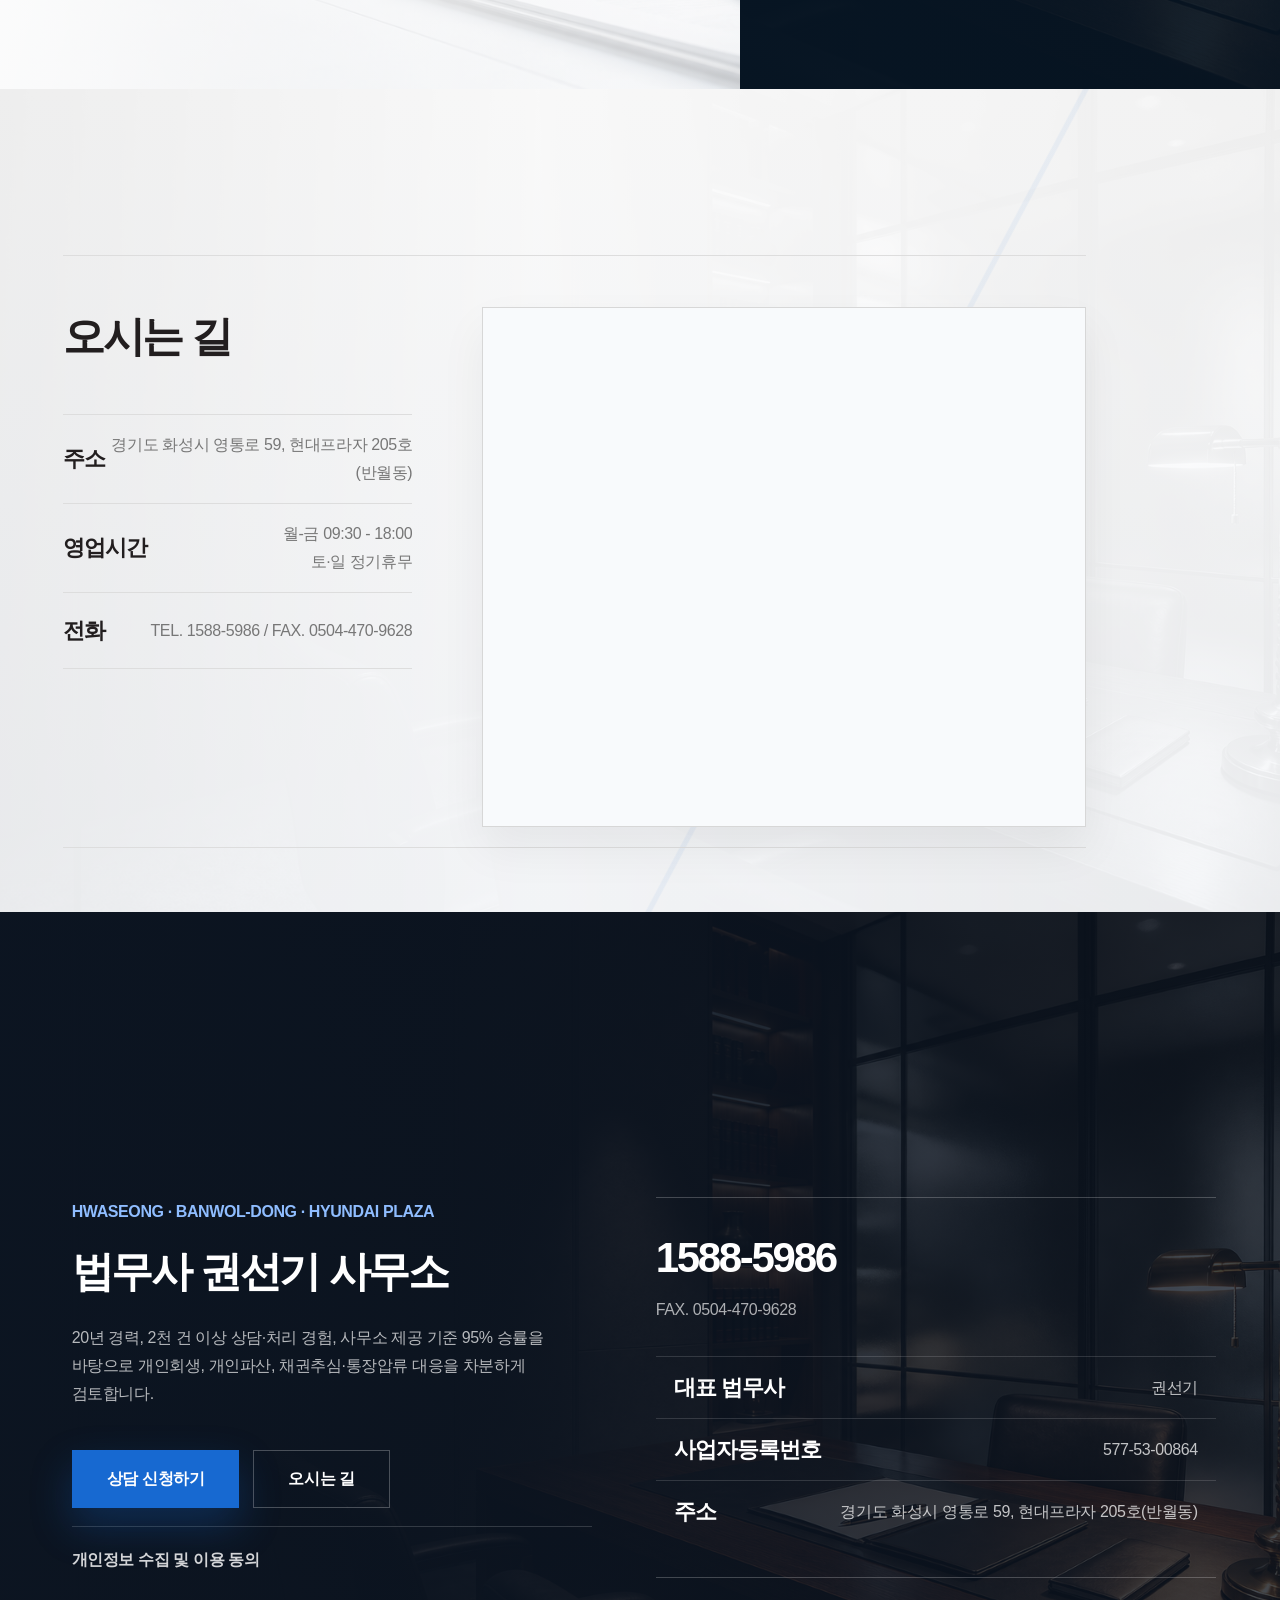
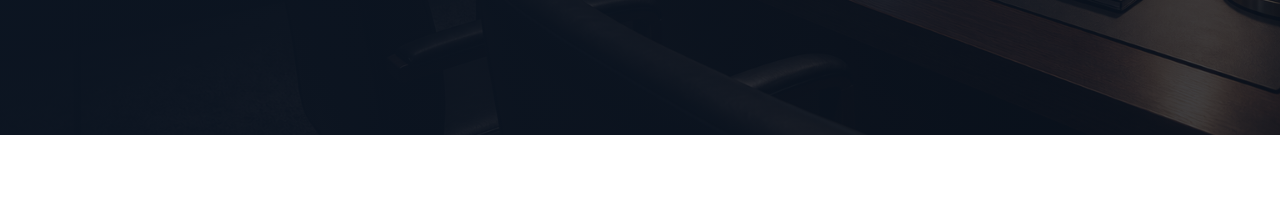
==== commit 1f56255c: "fix: keep consult steps above bottom bar" ====
--- a/index.html
+++ b/index.html
@@ -184,7 +184,7 @@
   ]
 }
   </script>
-  <link rel="stylesheet" href="style.css?v=20260703-mobile44">
+  <link rel="stylesheet" href="style.css?v=20260703-mobile46">
 </head>
 <body>
   <div class="page">
--- a/style.css
+++ b/style.css
@@ -3799,63 +3799,63 @@
       margin-top: 18px;
     }
 
-    @media (min-width: 1181px) and (max-height: 820px) {
+    @media (min-width: 1181px) and (max-height: 960px) {
       .consult-reference-left {
-        --consult-left-content-shift: -72px;
-        padding: calc(var(--header-h) + 14px) clamp(50px, 4.8vw, 86px) 28px var(--side-pad);
+        --consult-left-content-shift: -64px;
+        padding: calc(var(--header-h) + 24px) clamp(52px, 4.9vw, 90px) 38px var(--side-pad);
       }
 
       .consult-reference-kicker {
-        margin-bottom: 10px;
-        font-size: 15px;
+        margin-bottom: 12px;
+        font-size: 16px;
       }
 
       .consult-reference-left h1,
       .consult-reference-left h2 {
-        font-size: clamp(30px, 2.65vw, 42px);
-        line-height: 1.17;
+        font-size: clamp(32px, 2.8vw, 44px);
+        line-height: 1.18;
       }
 
       .consult-reference-left > p {
-        margin-top: 16px;
-        font-size: clamp(15px, 1vw, 17px);
-        line-height: 1.45;
+        margin-top: 18px;
+        font-size: clamp(16px, 1.02vw, 18px);
+        line-height: 1.46;
       }
 
       .consult-proof-grid {
-        margin-top: 24px;
+        margin-top: 30px;
       }
 
       .consult-proof-grid div {
-        padding: 0 clamp(14px, 1.6vw, 22px);
+        padding: 0 clamp(14px, 1.7vw, 24px);
       }
 
       .consult-proof-grid dt {
-        font-size: clamp(30px, 2.65vw, 42px);
+        font-size: clamp(32px, 2.8vw, 46px);
       }
 
       .consult-proof-grid dd {
         margin-top: 8px;
-        font-size: 15px;
+        font-size: 16px;
         line-height: 1.42;
       }
 
       .consult-check-list {
-        margin-top: 24px;
+        margin-top: 30px;
       }
 
       .consult-check-list li {
-        grid-template-columns: 64px minmax(0, 1fr);
+        grid-template-columns: 66px minmax(0, 1fr);
         gap: 20px;
-        min-height: 52px;
+        min-height: 56px;
       }
 
       .consult-check-list strong {
-        font-size: clamp(22px, 1.65vw, 28px);
+        font-size: clamp(23px, 1.75vw, 30px);
       }
 
       .consult-check-list span {
-        font-size: 15px;
+        font-size: 16px;
         line-height: 1.42;
       }
     }
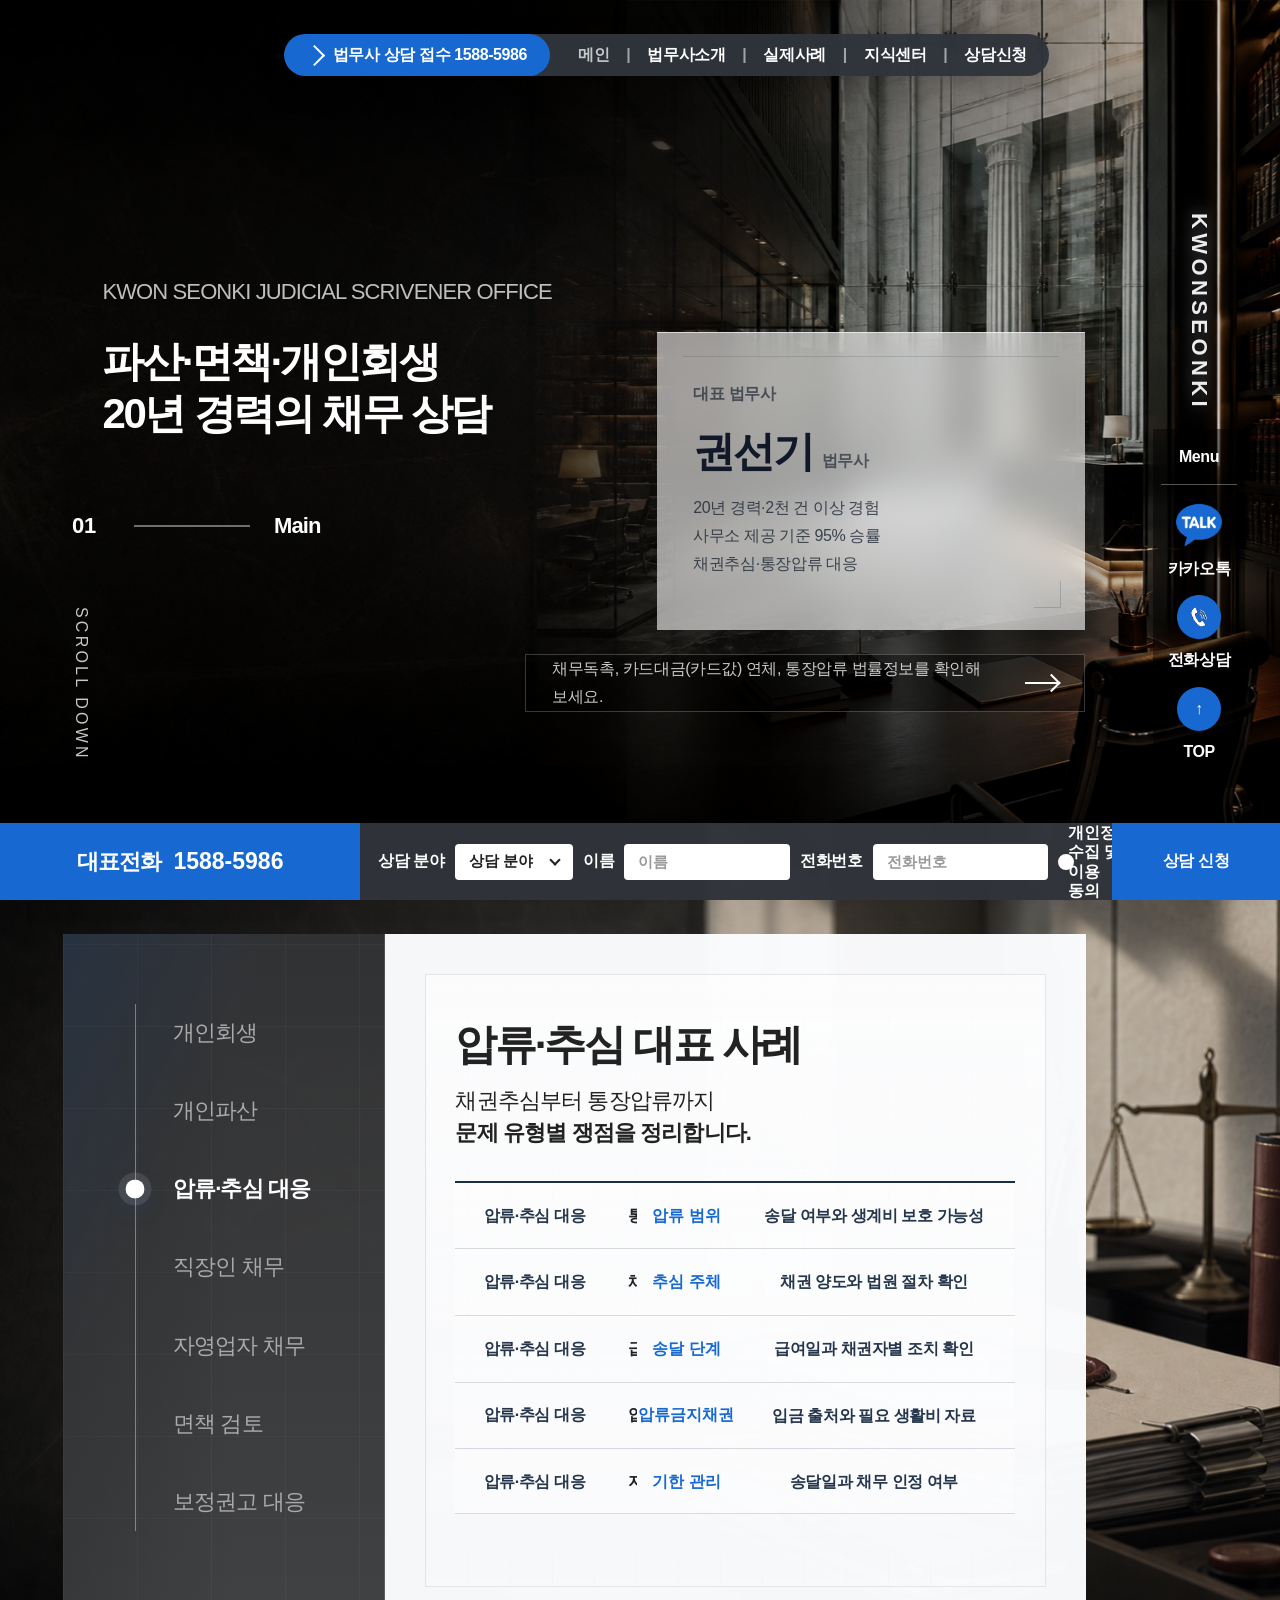
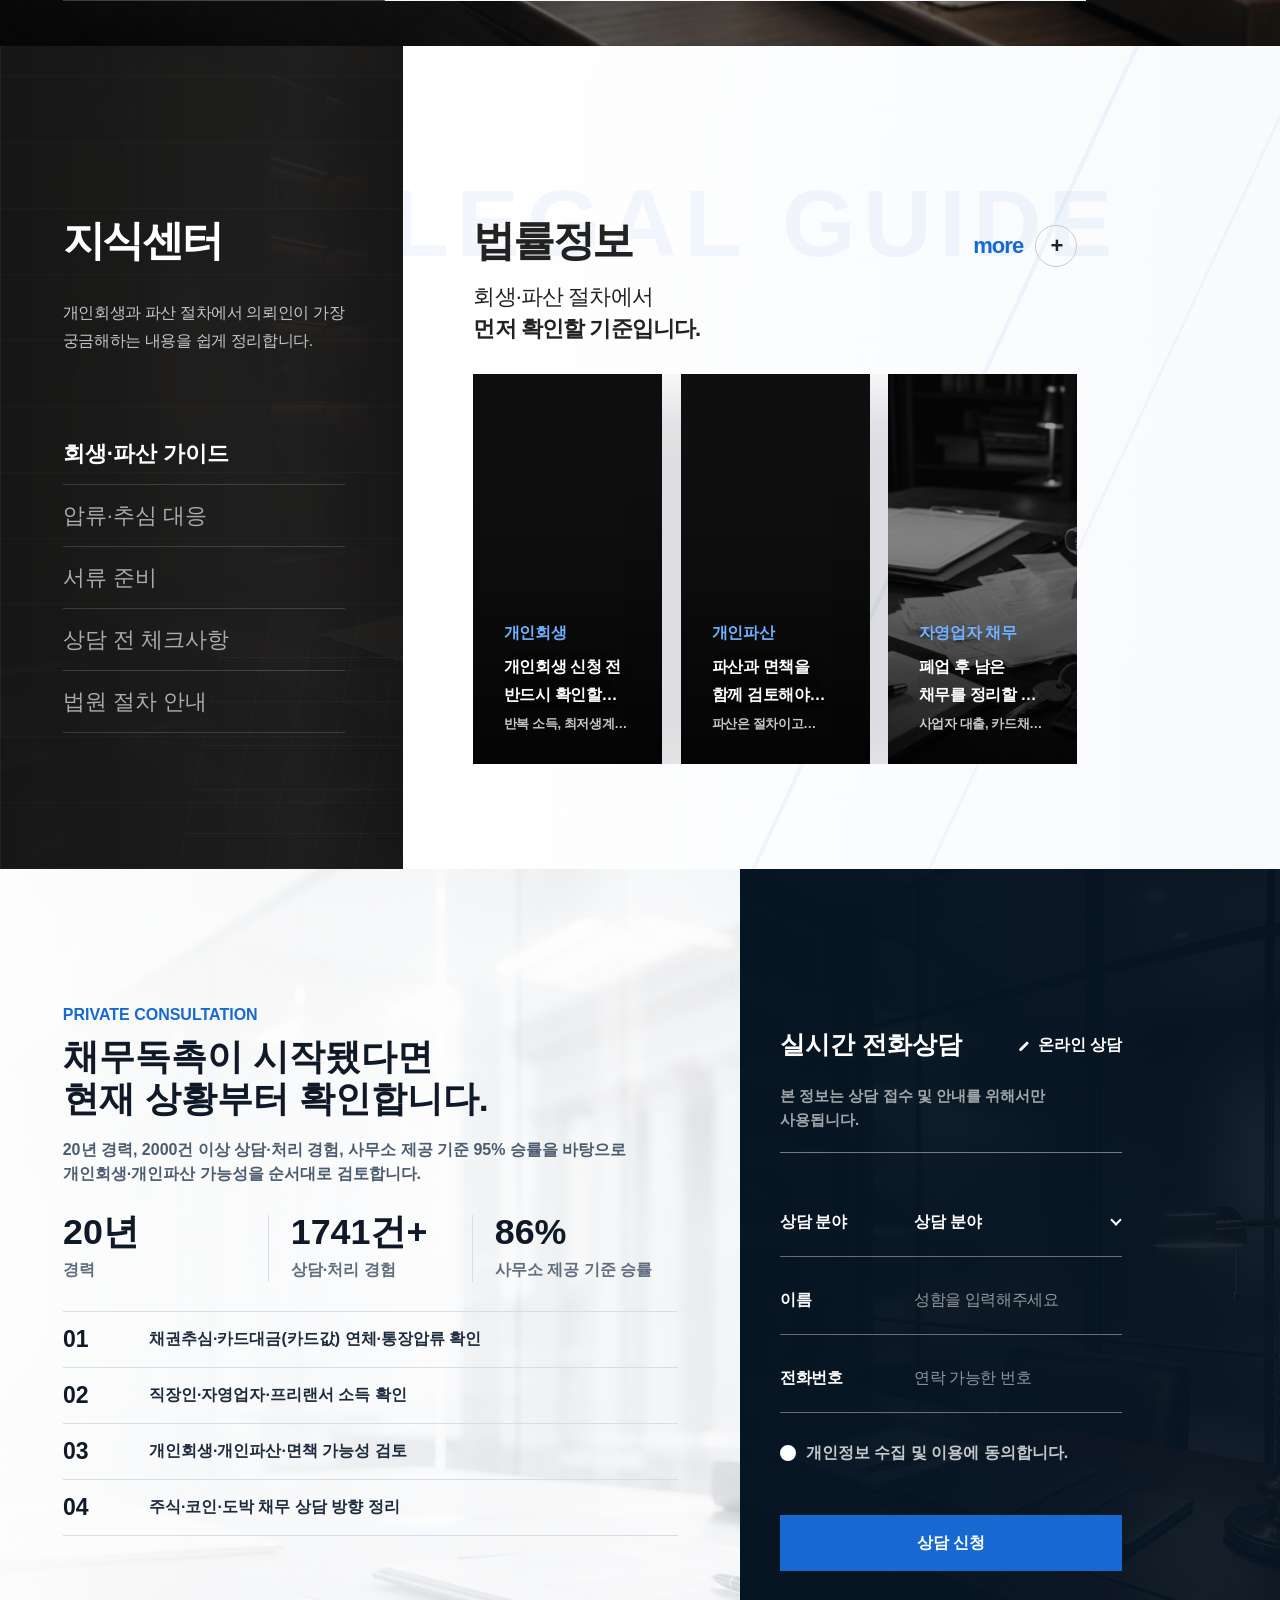
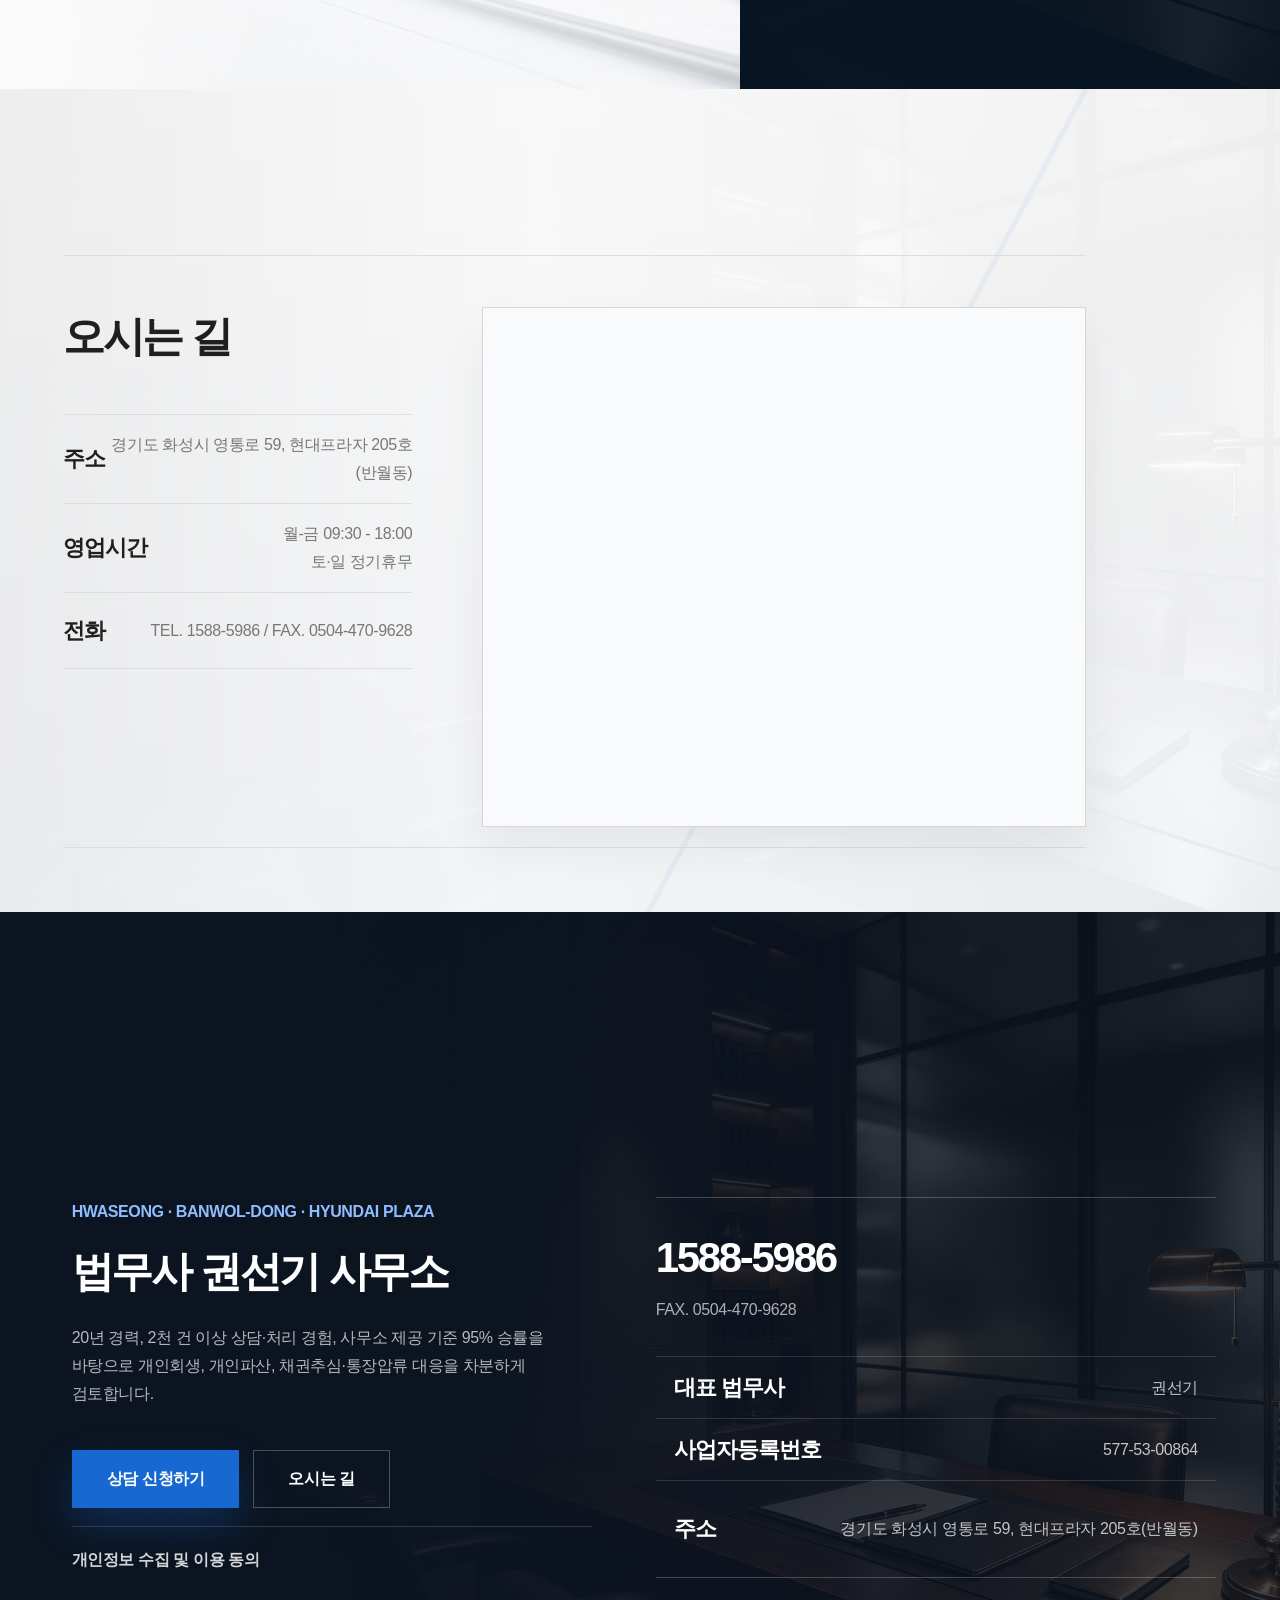
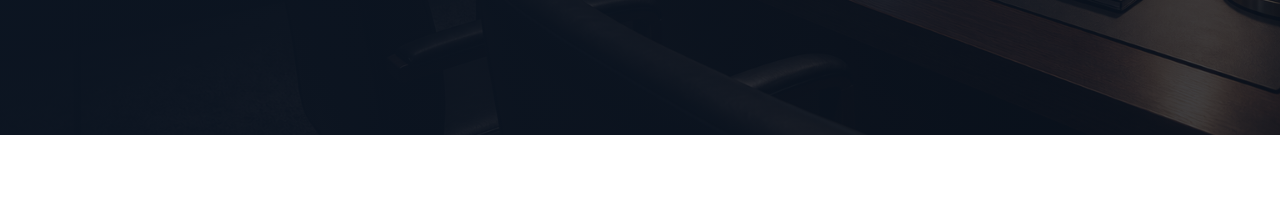
==== commit bddf148b: "fix: center footer address row" ====
--- a/index.html
+++ b/index.html
@@ -184,7 +184,7 @@
   ]
 }
   </script>
-  <link rel="stylesheet" href="style.css?v=20260703-mobile46">
+  <link rel="stylesheet" href="style.css?v=20260703-mobile47">
 </head>
 <body>
   <div class="page">
--- a/style.css
+++ b/style.css
@@ -2679,9 +2679,10 @@
     }
 
     .footer-contact {
+      --footer-contact-bottom-pad: 34px;
       border-top: 1px solid rgba(255,255,255,0.22);
       border-bottom: 1px solid rgba(255,255,255,0.22);
-      padding: 34px 0;
+      padding: 34px 0 0;
       width: 100%;
       max-width: 760px;
       justify-self: stretch;
@@ -2724,6 +2725,7 @@
 
     .footer-info li:last-child {
       border-bottom: 0;
+      min-height: calc(62px + var(--footer-contact-bottom-pad));
     }
 
     .footer-info strong {
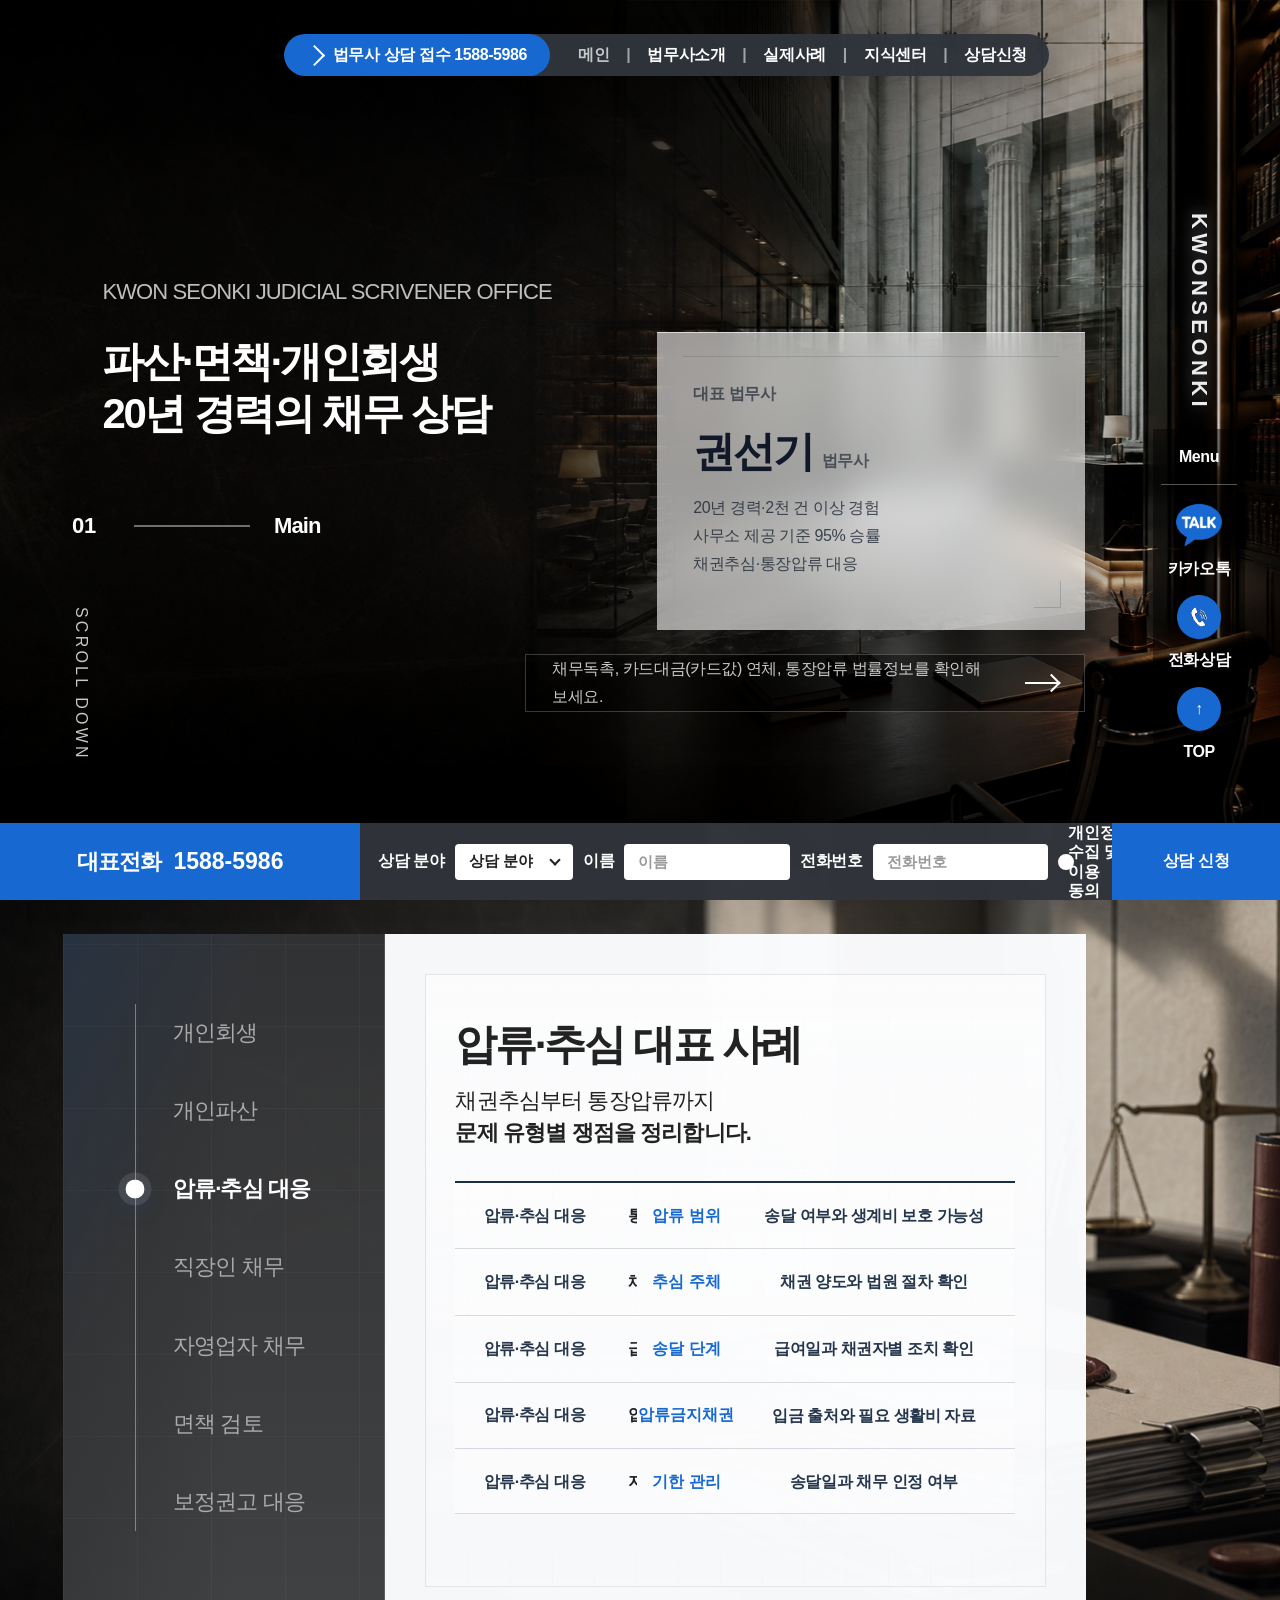
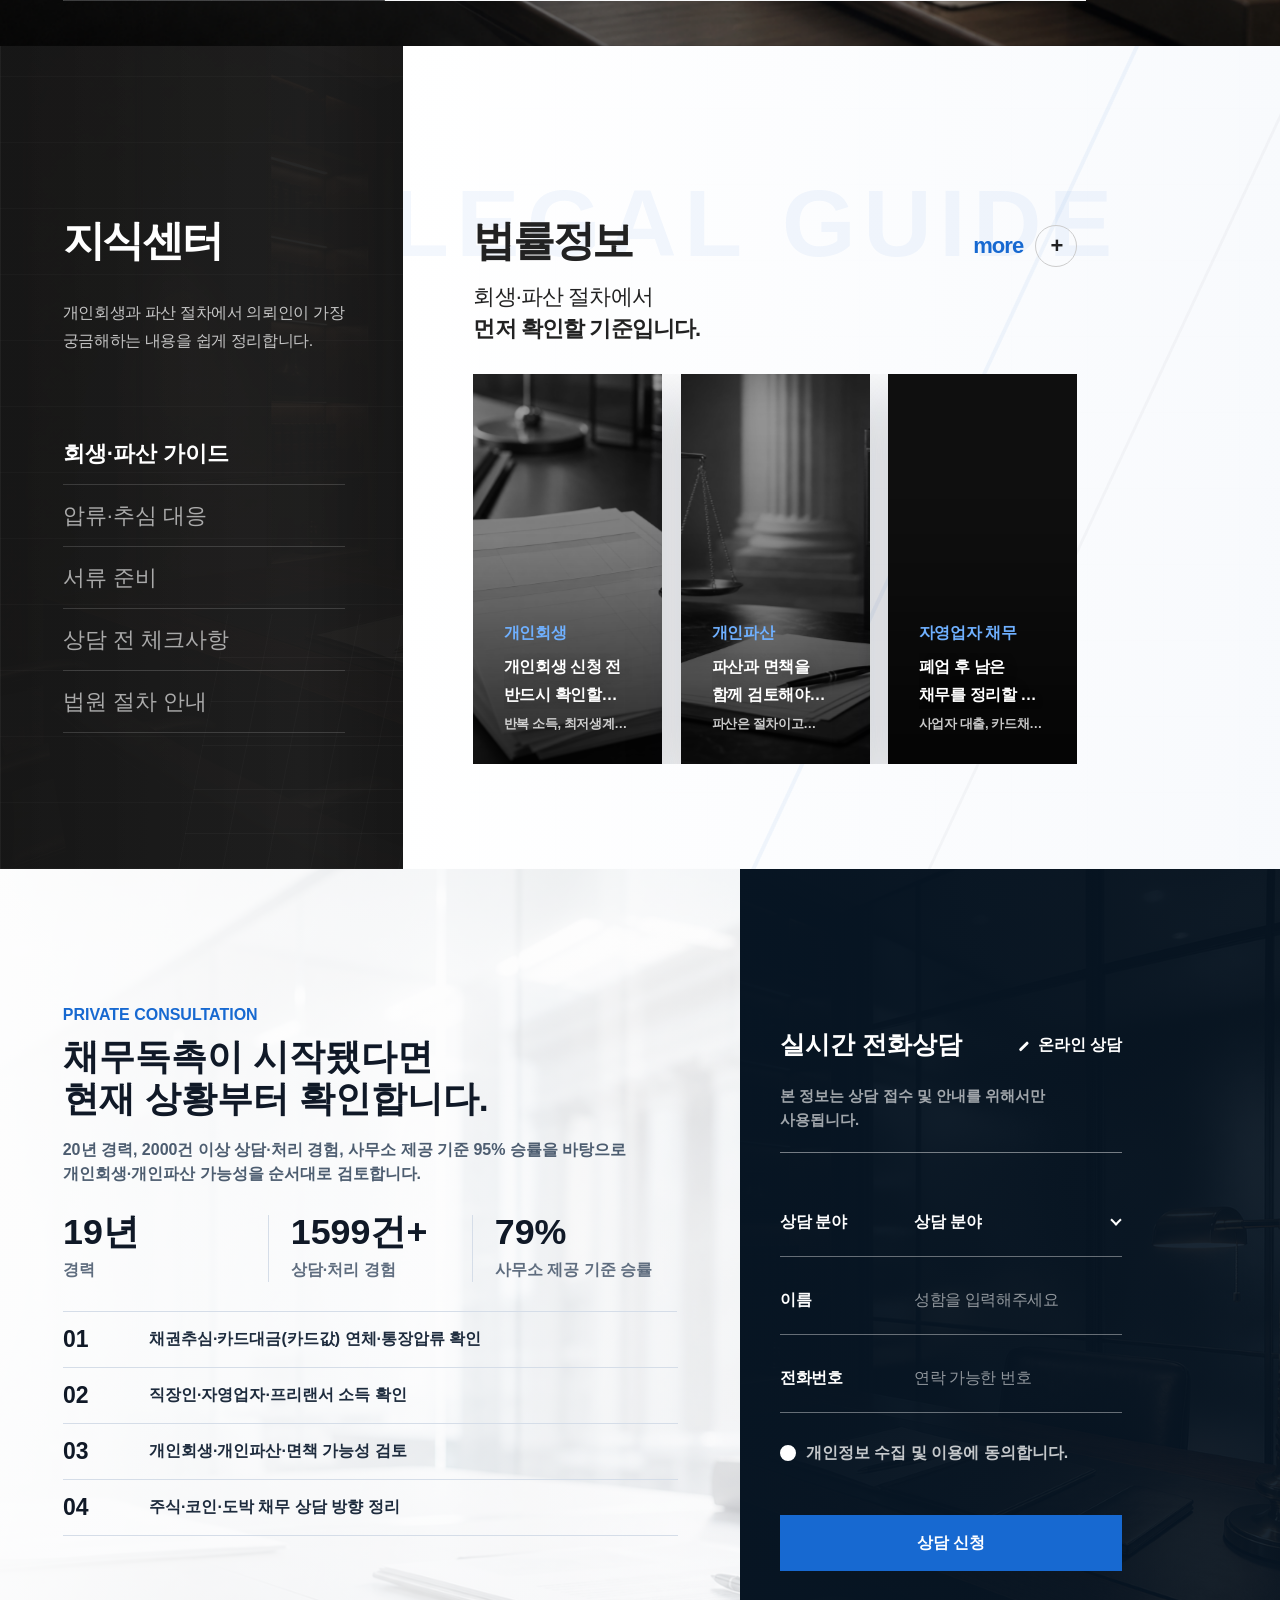
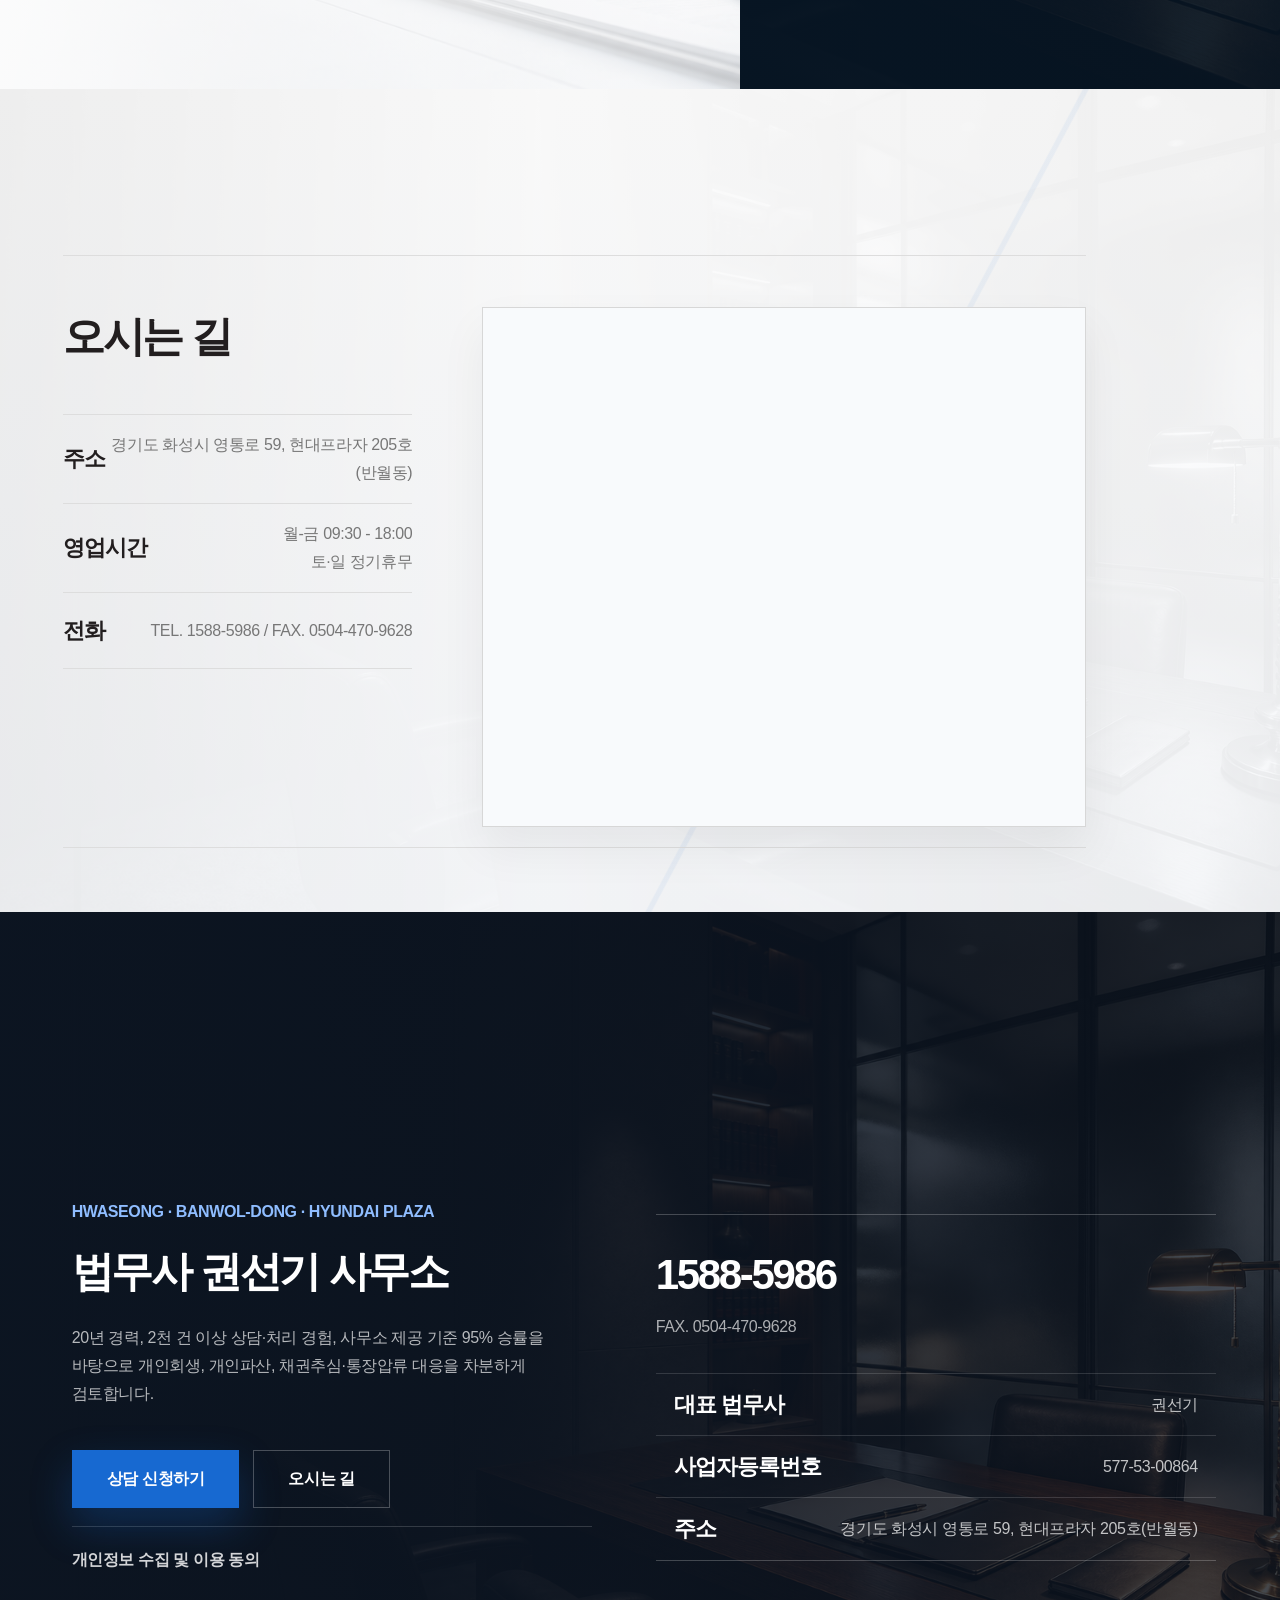
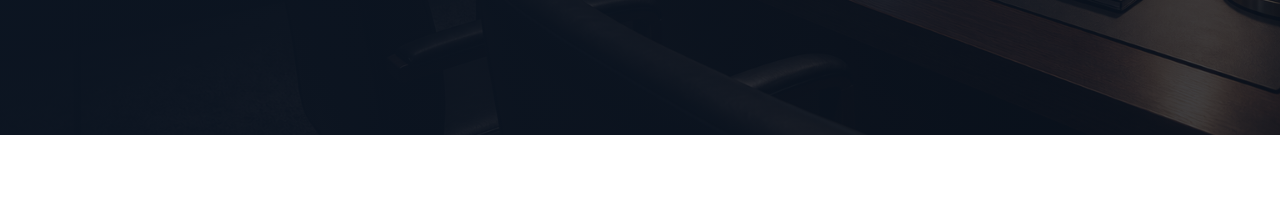
==== commit 603a4fab: "fix: keep footer business rows equal" ====
--- a/index.html
+++ b/index.html
@@ -184,7 +184,7 @@
   ]
 }
   </script>
-  <link rel="stylesheet" href="style.css?v=20260703-mobile47">
+  <link rel="stylesheet" href="style.css?v=20260703-mobile48">
 </head>
 <body>
   <div class="page">
--- a/style.css
+++ b/style.css
@@ -2679,7 +2679,6 @@
     }
 
     .footer-contact {
-      --footer-contact-bottom-pad: 34px;
       border-top: 1px solid rgba(255,255,255,0.22);
       border-bottom: 1px solid rgba(255,255,255,0.22);
       padding: 34px 0 0;
@@ -2725,7 +2724,6 @@
 
     .footer-info li:last-child {
       border-bottom: 0;
-      min-height: calc(62px + var(--footer-contact-bottom-pad));
     }
 
     .footer-info strong {
